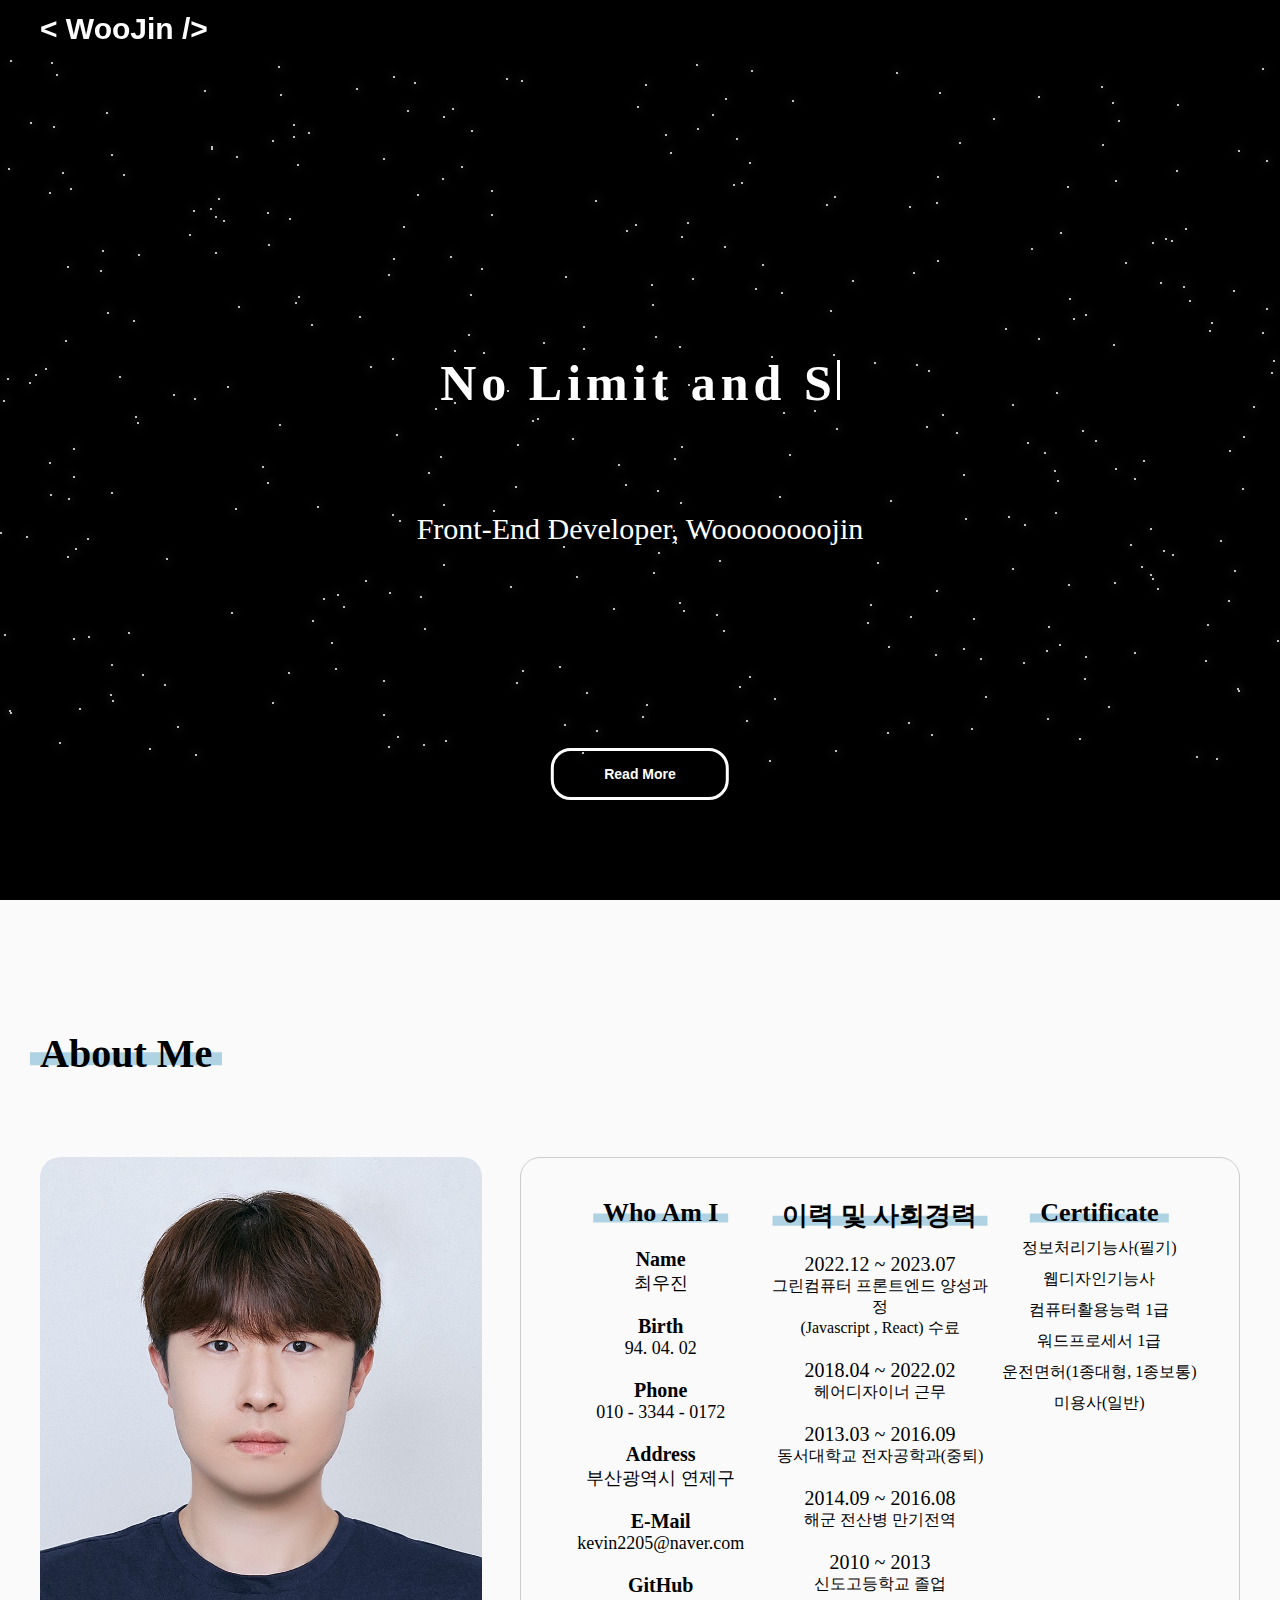
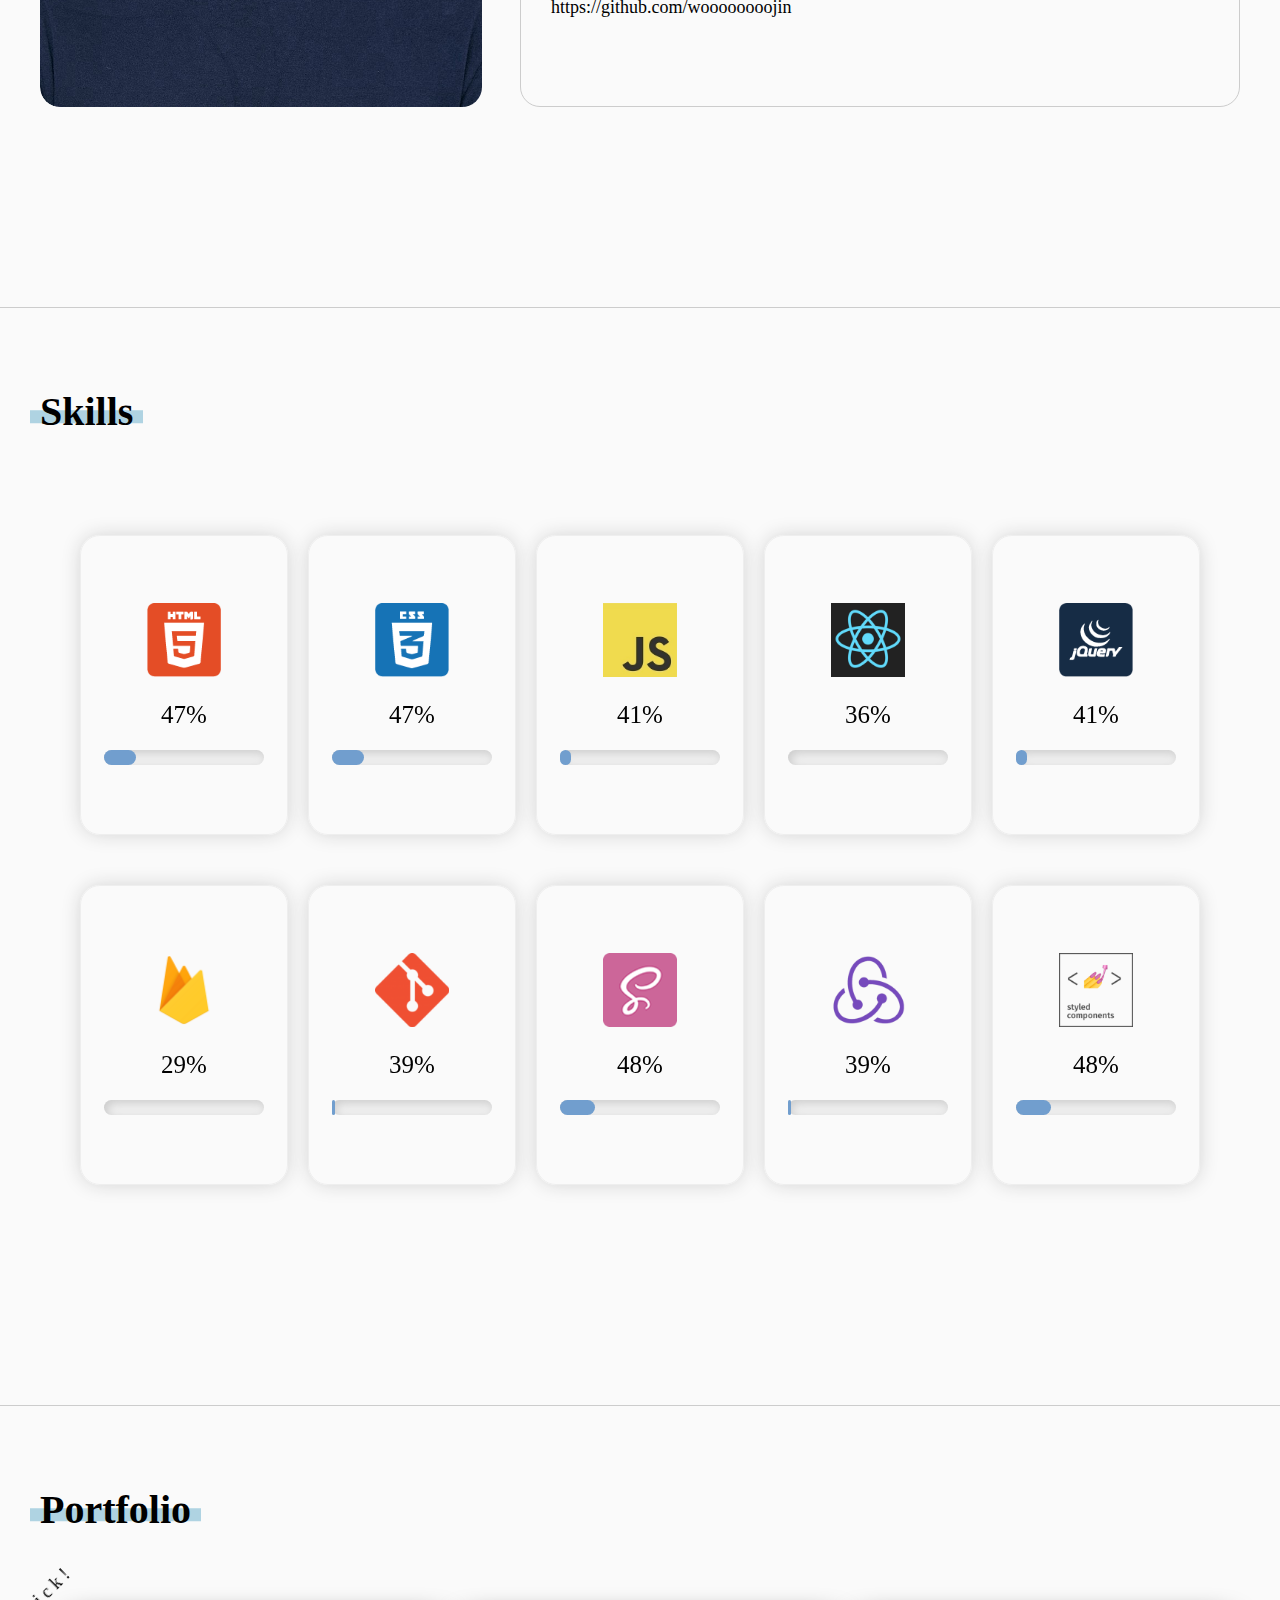
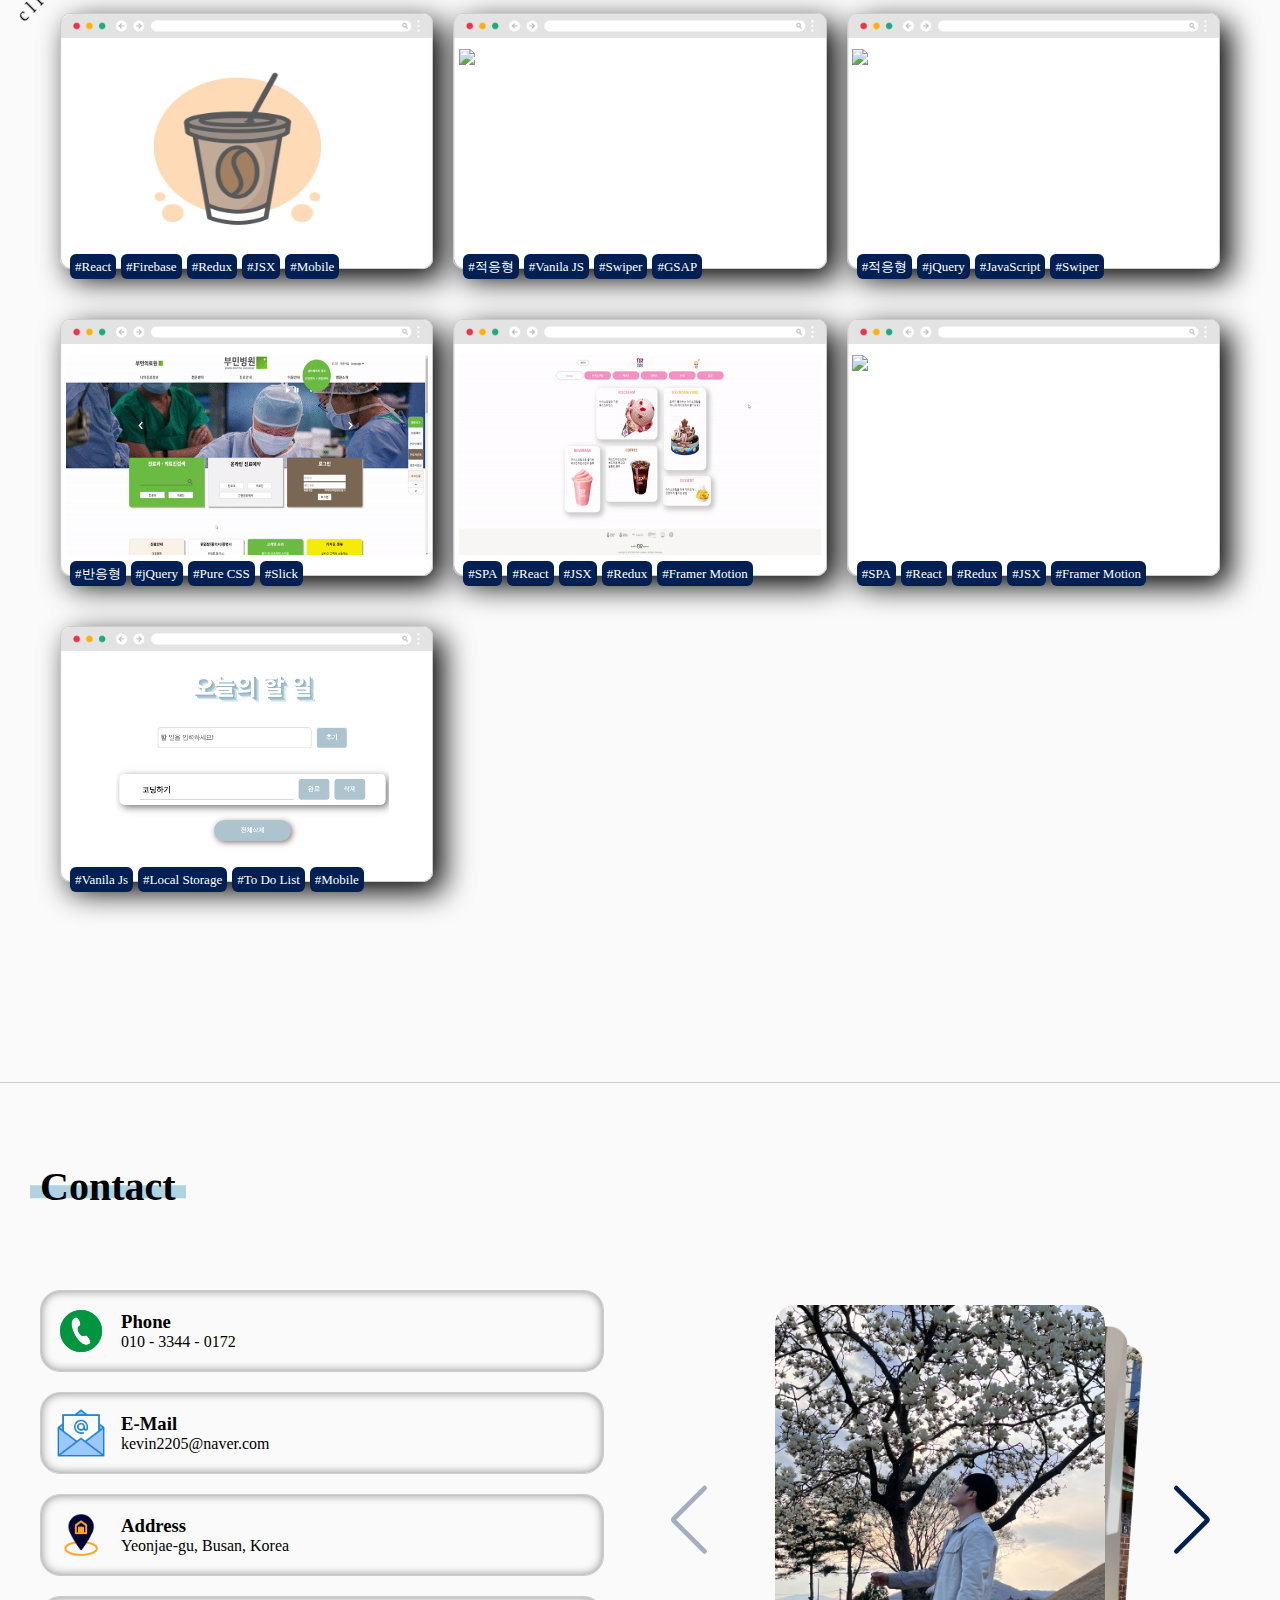
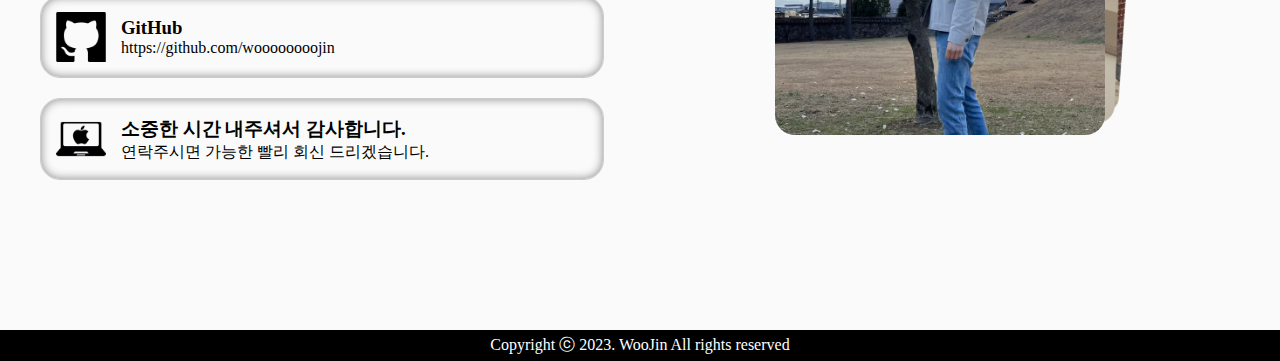
==== index.html @ a0b230aa "css" ====
<!DOCTYPE html>
<html lang="ko">

<head>
    <meta charset="UTF-8">
    <meta http-equiv="X-UA-Compatible" content="IE=edge">
    <meta name="viewport" content="width=device-width, initial-scale=1.0">
    <title>Woojin's</title>
    <script src="./js/jquery-3.6.4.min.js"></script>


    <script src="./js/main.js" defer></script>
    <link rel="stylesheet" href="style.css">
    <link rel="stylesheet" href="https://cdnjs.cloudflare.com/ajax/libs/font-awesome/5.9.0/css/all.min.css" />

    <!--swiper-->
    <link rel="stylesheet" href="https://cdn.jsdelivr.net/npm/swiper@9/swiper-bundle.min.css" />
    <script src="https://cdn.jsdelivr.net/npm/swiper@9/swiper-bundle.min.js"></script>

    <script src="https://cdnjs.cloudflare.com/ajax/libs/gsap/3.11.5/gsap.min.js"></script>
    <!--gsap cdn-->
    <script src="https://cdnjs.cloudflare.com/ajax/libs/gsap/3.11.5/ScrollToPlugin.min.js"></script>
    <!--gsap scroll to-->
    <script src="https://cdnjs.cloudflare.com/ajax/libs/gsap/3.12.1/ScrollTrigger.min.js"></script>
    <!--gsap scroll trigger-->



</head>

<body>
    <header>
        <div class="container">
            <h1>
                <button>
                    < WooJin /></button>
            </h1>
            <nav>
                <ul>
                    <li><button id="btn01">Intro</button></li>
                    <li><button id="btn02">Features</button></li>
                    <li><button id="btn03">Skills</button></li>
                    <li><button id="btn04">Portfolio</button></li>
                    <li><button id="btn05">Contact</button></a></li>
                </ul>
            </nav>
        </div>
        <!--container end-->
    </header>

    <main id="main">
        <div class="container">
            <h2><span></span></h2>
            <p>Front-End Developer, Woooooooojin</p>
            <!-- <button type="button" class="download"><a href="./files/최우진 입사지원서(프론트엔드).pdf"
                    target="_blank">download CV</a></button> -->
            <button type="button" class="download">Read More</button>
            <!-- <div class="mouse"><i class="fas fa-mouse-pointer"></i></div> -->





        </div>
        <!--container end-->

        
        <div class="stars_wrap">
            <div class="stars"></div>
        </div>
        <!--stars end-->


    </main>

    <section class="about" id="about">
        <div class="container">
            <div class="title">

                <h2><span>About Me</span></h2>
            </div>

            <div class="about_self">
                <div class="left">
                    <img src="./img/me/me08.jpeg" alt="img" class="my_img">
                </div>
                <div class="right">

                    <div class="right_box_wrap">
                        <div class="about_left">

                            <ul>
                                <h4>Who Am I</h4>
                                <li><span>Name</span><br />최우진</li>
                                <li><span>Birth</span><br />94. 04. 02 </li>
                                <li><span>Phone</span><br />010 - 3344 - 0172</li>
                                <li><span>Address</span><br /> 부산광역시 연제구</li>
                                <li><span>E-Mail</span><br /> kevin2205@naver.com</li>
                                <li><span>GitHub</span><br /> <a href="https://github.com/woooooooojin"
                                        target="_blank">https://github.com/woooooooojin</a></li>
                                <!-- <li><span>Motto : </span><br/>남과 같이 해서는 남 이상 될 수 없다.</li> -->
                            </ul>
                        </div>
                        <!--about left-->
                        <div class="about_right">

                            <ul>
                                <h4>이력 및 사회경력</h4>
                                <li><span>2022.12 ~ 2023.07</span><br /> 그린컴퓨터 프론트엔드 양성과정<br />(Javascript , React) 수료
                                </li>
                                <li><span>2018.04 ~ 2022.02</span><br /> 헤어디자이너 근무</li>
                                <li><span>2013.03 ~ 2016.09</span><br /> 동서대학교 전자공학과(중퇴)</li>
                                <li><span>2014.09 ~ 2016.08</span><br /> 해군 전산병 만기전역</li>
                                <li><span>2010 ~ 2013</span><br /> 신도고등학교 졸업</li>
                            </ul>

                            <!-- <ul class="certif">
                                <h4>Certificate</h4>
                                <li>정보처리기능사(필기)</li> 
                                <li>웹디자인기능사</li> 
                                <li>컴퓨터활용능력 1급</li>
                                <li>워드프로세서 1급</li>
                                <li>운전면허(1종대형, 1종보통)</li>
                                <li>미용사(일반)</li>
                               
                            </ul> -->


                        </div>
                        <!--about right-->

                        <div class="about_right2">
                            <ul class="certif">
                                <h4>Certificate</h4>
                                <li>정보처리기능사(필기)</li>
                                <li>웹디자인기능사</li>
                                <li>컴퓨터활용능력 1급</li>
                                <li>워드프로세서 1급</li>
                                <li>운전면허(1종대형, 1종보통)</li>
                                <li>미용사(일반)</li>

                            </ul>
                        </div>


                    </div>
                    <!--right box wrap-->
                </div>
                <!--right-->

            </div>
        </div>
        <!--container end-->
    </section>




    <section id="cardflip" class="cardflip">
        <div class="container">
            <div class="title">
                <h2><span>Skills</span></h2>
            </div>
            <!--title-->

            <ul>
                <li class="gsap01">
                    <div class="card_wrap">
                        <div class="card_front">
                            <div class="front_img">
                                <img src="./img/html01.png" alt="img">
                            </div>
                            <!--img-->
                            <div class="counter">
                                <span class="span02 counter" id="skill01">98</span>
                            </div>
                            <div class="progress_wrap">
                                <progress value="100" max="100" id="progress"></progress>
                                <!-- <span class="span01">0%</span> -->

                            </div>
                        </div>
                        <div class="card_back">
                            12칼럼을 이용한 그리드 시스템 활용 가능.<br />
                            시멘틱 태그의 중요성을 인지하고 활용하여 구조설계 가능.<br />
                            웹접근성과 웹표준을(크로스브라우징) 준수하려 노력함.<br />
                        </div>
                    </div>
                    <!--card wrap-->
                </li>

                <li class="gsap01">
                    <div class="card_wrap">
                        <div class="card_front">
                            <div class="front_img">
                                <img src="./img/css01.png" alt="img">
                            </div>
                            <!--img-->
                            <div class="counter">
                                <span class="span02 counter" id="skill02">98</span>
                            </div>
                            <div class="progress_wrap">
                                <progress value="100" max="100" id="progress"></progress>
                                <!-- <span class="span01">0%</span> -->

                            </div>
                        </div>
                        <div class="card_back">
                            keyframe을 이용하여 애니메이션을 구현 가능.<br />
                            미디어쿼리, display, position의 속성들을 이해하고 디바이스 별 반응형 페이지를 구현 가능.<br />
                            가상선택자 활용 가능.
                        </div>
                    </div>
                    <!--card wrap-->
                </li>

                <li class="gsap01">
                    <div class="card_wrap">
                        <div class="card_front">
                            <div class="front_img">
                                <img src="./img/stack_icon/javascript.png" alt="img">
                            </div>
                            <!--img-->
                            <div class="counter">
                                <span class="span02 counter" id="skill03">85</span>
                            </div>
                            <div class="progress_wrap">
                                <progress value="100" max="100" id="progress"></progress>
                                <!-- <span class="span01">0%</span> -->

                            </div>
                        </div>
                        <div class="card_back">
                            js기반의 라이브러리 활용 및 간단한 커스텀 가능.<br />
                            기본문법 숙지 및 사용 가능, 동적데이터 생성, 필터 및 정렬 가능.<br />
                            form과 input태그를 활용한 기능 구현 가능.<br />
                            정규표현식을 이용한 유효성 검사 가능.<br />
                            ES6+ 문법 사용 가능.<br />


                        </div>
                    </div>
                    <!--card wrap-->
                </li>


                <li class="gsap01">
                    <div class="card_wrap">
                        <div class="card_front">
                            <div class="front_img">
                                <img src="./img/stack_icon/react.png" alt="img">
                            </div>
                            <!--img-->
                            <div class="counter">
                                <span class="span02 counter" id="skill01">75</span>
                            </div>
                            <div class="progress_wrap">
                                <progress value="70" max="100" id="progress"></progress>
                                <!-- <span class="span01">0%</span> -->

                            </div>
                        </div>
                        <div class="card_back">
                            Router을 활용하여 SPA를 이해하고 구현할 수 있음.<br />
                            Component의 재사용성을 고려하여 설계가능<br />
                            Redux toolkit을 사용하여 전역상태관리 가능<br />
                            Hook을 이해하고 활용하여 구현가능함.<br />

                        </div>
                    </div>
                    <!--card wrap-->
                </li>


                <li class="gsap01">
                    <div class="card_wrap">
                        <div class="card_front">
                            <div class="front_img">
                                <img src="./img/jquery01.png" alt="img">
                            </div>
                            <!--img-->
                            <div class="counter">
                                <span class="span02 counter" id="skill01">85</span>
                            </div>
                            <div class="progress_wrap">
                                <progress value="90" max="100" id="progress"></progress>
                                <!-- <span class="span01">0%</span> -->

                            </div>
                        </div>
                        <div class="card_back">
                            기본문법을 숙지하고 사용및 활용가능.<br />
                            jQuery기반의 라이브러리 및 애니메이션 사용가능.

                        </div>
                    </div>
                    <!--card wrap-->
                </li>

                <li class="gsap01">
                    <div class="card_wrap">
                        <div class="card_front">
                            <div class="front_img">
                                <img src="./img/stack_icon/firebase.png" alt="img">
                            </div>
                            <div class="counter">
                                <span class="span02 counter" id="skill01">60</span>
                            </div>
                            <div class="progress_wrap">
                                <progress value="60" max="100" id="progress"></progress>

                            </div>
                        </div>
                        <div class="card_back">
                            firebase를 활용하여 <br />로그인, 로그아웃,<br />
                            회원가입, 비밀번호 초기화,<br />간편로그인 구현<br />
                            firestore, storage 활용가능
                        </div>
                    </div>
                </li>

                <li class="gsap01">
                    <div class="card_wrap">
                        <div class="card_front">
                            <div class="front_img">
                                <img src="./img/stack_icon/git.png" alt="img">
                            </div>
                            <!--img-->
                            <div class="counter">
                                <span class="span02 counter" id="skill01">80</span>
                            </div>
                            <div class="progress_wrap">
                                <progress value="80" max="100" id="progress"></progress>
                                <!-- <span class="span01">0%</span> -->

                            </div>
                        </div>
                        <div class="card_back">
                            초기사용을 위한 환경설정 가능.<br />
                            기본 명령어 숙지 및 활용 가능.<br />
                            branch 생성 및 merge 경험.<br />
                            깃허브의 원격저장소 사용가능.
                        </div>
                    </div>
                    <!--card wrap-->
                </li>

                <li class="gsap01">
                    <div class="card_wrap">
                        <div class="card_front">
                            <div class="front_img">
                                <img src="./img/sass01.png" alt="img">
                            </div>
                            <!--img-->
                            <div class="counter">
                                <span class="span02 counter" id="skill01">100</span>
                            </div>
                            <div class="progress_wrap">
                                <progress value="80" max="100" id="progress"></progress>
                                <!-- <span class="span01">0%</span> -->

                            </div>
                        </div>
                        <div class="card_back">
                            SCSS 문법과 모듈화를 활용하여 스타일 가능.
                        </div>
                    </div>
                    <!--card wrap-->
                </li>


                <li class="gsap01">
                    <div class="card_wrap">
                        <div class="card_front">
                            <div class="front_img">
                                <img src="./img/stack_icon/redux.png" alt="img">
                            </div>
                            <!--img-->
                            <div class="counter">
                                <span class="span02 counter" id="skill01">80</span>
                            </div>
                            <div class="progress_wrap">
                                <progress value="80" max="100" id="progress"></progress>
                                <!-- <span class="span01">0%</span> -->

                            </div>
                        </div>
                        <div class="card_back">
                            Redux toolkit을 사용하여 상태관리 가능.
                        </div>
                    </div>
                    <!--card wrap-->
                </li>

                <li class="gsap01">
                    <div class="card_wrap">
                        <div class="card_front">
                            <div class="front_img">
                                <img src="./img/stack_icon/styled_components.png" alt="img">
                            </div>
                            <!--img-->
                            <div class="counter">
                                <span class="span02 counter" id="skill01">100</span>
                            </div>
                            <div class="progress_wrap">
                                <progress value="80" max="100" id="progress"></progress>
                                <!-- <span class="span01">0%</span> -->

                            </div>
                        </div>
                        <div class="card_back">
                            CSS in JS를 이해하고 활용가능.
                        </div>
                    </div>
                    <!--card wrap-->
                </li>

            </ul>

        </div>
        <!--container-->
    </section>

    <section id="portfolio" class="portfolio">
        <div class="container">
            <div class="title">
                <h2><span>Portfolio</span></h2>
            </div>
            <!--title-->

            <div class="portfolio_wrap">

                <div class="portfolio_box">
                    <div class="click">
                        <span>click!</span>
                    </div>
                    <a href="./subpages/subpage07.html" target="_blank">
                        <div class="pbox_wrap">
                            <div class="p_img">
                                <img src="./img/contact_browser_bg.png" alt="img">
                                <img class="maingif cafeicon" src="./img/new_project/cafe_icon.png" alt="img">
                            </div>
                            <!--pf img-->

                            <div class="portfolio_tag">
                                <ul>
                                    <li>#React</li>
                                    <li>#Firebase</li>
                                    <li>#Redux</li>
                                    <li>#JSX</li>
                                    <li>#Mobile</li>
                                </ul>
                            </div>
                            <!--pf tag-->

                            <div class="hover_box">
                                <div class="hover_wrap">
                                    <h4>Caffeine(mobile)</h4>
                                    <p>개인프로젝트</p>
                                </div>
                                <!--hover wrap-->
                            </div>
                            <!--hover box-->

                        </div>
                        <!--wrap -->
                    </a>
                </div>
                <!--box-->

                <div class="portfolio_box">



                    <a href="./subpages/subpage01.html" target="_blank">
                        <div class="pbox_wrap">
                            <div class="p_img">
                                <img src="./img/contact_browser_bg.png" alt="img">
                                <img class="maingif" src="./img/main.gif" alt="gif">
                            </div>
                            <!--pf img-->

                            <div class="portfolio_tag">
                                <ul>
                                    <li>#적응형</li>
                                    <li>#Vanila JS</li>
                                    <li>#Swiper</li>
                                    <li>#GSAP</li>
                                </ul>
                            </div>
                            <!--pf tag-->

                            <div class="hover_box">
                                <div class="hover_wrap">
                                    <h4>Fila 리뉴얼</h4>
                                    <p>팀프로젝트</p>
                                </div>
                                <!--hover wrap-->
                            </div>
                            <!--hover box-->

                        </div>
                        <!--wrap -->
                    </a>
                </div>
                <!--box-->


                <div class="portfolio_box">
                    <a href="./subpages/subpage02.html" target="_blank">
                        <div class="pbox_wrap">
                            <div class="p_img">
                                <img src="./img/contact_browser_bg.png" alt="img">
                                <img class="maingif" src="./img/domino_main.gif" alt="gif">
                            </div>
                            <!--pf img-->

                            <div class="portfolio_tag">
                                <ul>
                                    <li>#적응형</li>
                                    <li>#jQuery</li>
                                    <li>#JavaScript</li>
                                    <li>#Swiper</li>
                                    <!-- <li>#GSAP</li> -->
                                </ul>
                            </div>
                            <!--pf tag-->

                            <div class="hover_box">
                                <div class="hover_wrap">
                                    <h4>Domino 리뉴얼</h4>
                                    <p>개인 프로젝트</p>
                                </div>
                                <!--hover wrap-->
                            </div>
                            <!--hover box-->

                        </div>
                        <!--wrap -->
                    </a>
                </div>
                <!--box-->


                <div class="portfolio_box">
                    <a href="./subpages/subpage04.html" target="_blank">
                        <div class="pbox_wrap">
                            <div class="p_img">
                                <img src="./img/contact_browser_bg.png" alt="img">
                                <img class="maingif" src="./img/buminmain.gif" alt="gif">
                            </div>
                            <!--pf img-->

                            <div class="portfolio_tag">
                                <ul>
                                    <li>#반응형</li>
                                    <li>#jQuery</li>
                                    <li>#Pure CSS</li>
                                    <li>#Slick</li>
                                </ul>
                            </div>
                            <!--pf tag-->

                            <div class="hover_box">
                                <div class="hover_wrap">
                                    <h4>부민병원 리뉴얼(반응형)</h4>
                                    <p>개인프로젝트</p>
                                </div>
                                <!--hover wrap-->
                            </div>
                            <!--hover box-->

                        </div>
                        <!--wrap -->
                    </a>
                </div>
                <!--box-->


                <!-- <div class="portfolio_box">
                    <a href="./subpages/subpage03.html" target="_blank">
                        <div class="pbox_wrap">
                            <div class="p_img">
                                <img src="./img/contact_browser_bg.png" alt="img">
                                <img class="maingif" src="./img/login_landing.PNG" alt="gif">
                            </div>

                            <div class="portfolio_tag">
                                <ul>
                                    <li>#기능구현</li>
                                    <li>#Vanila JS</li>
                                    <li>#jQuery</li>
                                    <li>#UI/UX</li>
                                </ul>
                            </div>

                            <div class="hover_box">
                                <div class="hover_wrap">
                                    <h4>회원가입 구현</h4>
                                    <p>개인프로젝트</p>
                                </div>
                            </div>

                        </div>
                    </a>
                </div> -->


                <div class="portfolio_box">
                    <a href="./subpages/subpage05.html" target="_blank">
                        <div class="pbox_wrap">
                            <div class="p_img">
                                <img src="./img/contact_browser_bg.png" alt="img">
                                <img class="maingif" src="./img/baskin_src/baskin_main.gif" alt="img">
                            </div>
                            <!--pf img-->

                            <div class="portfolio_tag">
                                <ul>
                                    <li>#SPA</li>
                                    <li>#React</li>
                                    <li>#JSX</li>
                                    <li>#Redux</li>
                                    <li>#Framer Motion</li>
                                </ul>
                            </div>
                            <!--pf tag-->

                            <div class="hover_box">
                                <div class="hover_wrap">
                                    <h4>베스킨라빈스 키오스크(React)</h4>
                                    <p>개인프로젝트</p>
                                </div>
                                <!--hover wrap-->
                            </div>
                            <!--hover box-->

                        </div>
                        <!--wrap -->
                    </a>
                </div>
                <!--box-->


                <div class="portfolio_box">
                    <a href="./subpages/subpage06.html" target="_blank">
                        <div class="pbox_wrap">
                            <div class="p_img">
                                <img src="./img/contact_browser_bg.png" alt="img">
                                <img class="maingif" src="./img/react_fila_src/react_fila_main.gif" alt="gif">
                            </div>
                            <!--pf img-->

                            <div class="portfolio_tag">
                                <ul>
                                    <li>#SPA</li>
                                    <li>#React</li>
                                    <li>#Redux</li>
                                    <li>#JSX</li>
                                    <li>#Framer Motion</li>
                                </ul>
                            </div>
                            <!--pf tag-->

                            <div class="hover_box">
                                <div class="hover_wrap">
                                    <h4>Fila(React) 리뉴얼</h4>
                                    <p>개인프로젝트</p>
                                </div>
                                <!--hover wrap-->
                            </div>
                            <!--hover box-->

                        </div>
                        <!--wrap -->
                    </a>
                </div>
                <!--box-->



                <div class="portfolio_box">
                    <a href="./subpages/subpage08.html" target="_blank">
                        <div class="pbox_wrap">
                            <div class="p_img">
                                <img src="./img/contact_browser_bg.png" alt="img">
                                <img class="maingif todo" src="./img/new_project/todo_main.png" alt="img">
                            </div>
                            <!--pf img-->

                            <div class="portfolio_tag">
                                <ul>
                                    <li>#Vanila Js</li>
                                    <li>#Local Storage</li>
                                    <li>#To Do List</li>
                                    <li>#Mobile</li>

                                </ul>
                            </div>
                            <!--pf tag-->

                            <div class="hover_box">
                                <div class="hover_wrap">
                                    <h4>오늘의 할일</h4>
                                    <p>개인프로젝트</p>
                                </div>
                                <!--hover wrap-->
                            </div>
                            <!--hover box-->

                        </div>
                        <!--wrap -->
                    </a>
                </div>
                <!--box-->
                <!-- 
                <div class="portfolio_box">
                    <a href="./subpages/subpage09.html" target="_blank">
                        <div class="pbox_wrap">
                            <div class="p_img">
                                <img src="./img/contact_browser_bg.png" alt="img">
                                <img class="maingif" src="./img/new_project/whatsup_main.png" alt="img">
                            </div> -->
                <!--pf img-->

                <!-- <div class="portfolio_tag">
                                <ul>
                                    <li>#React</li>
                                    <li>#Firebase</li>
                                    <li>#TS</li>
                                    <li>#Vite</li>
                                    <li>#SPA</li>
                                </ul>
                            </div> -->
                <!--pf tag-->

                <!-- <div class="hover_box">
                                <div class="hover_wrap">
                                    <h4>What's Up</h4>
                                    <p>개인프로젝트</p>
                                </div>
                            </div>

                        </div>
                    </a>
                </div> -->
                <!--box-->




            </div>
            <!--portfolio wrap-->




        </div>
        <!--container-->

    </section>



    <section id="contact" class="contact">
        <div class="container">
            <div class="title">
                <h2><span>Contact</span></h2>
            </div><!-- tit end-->

            <div class="contact_me">
                <div class="left">
                    <div class="card">
                        <div class="icon">
                            <img src="./img/phone.png" alt="img">
                        </div>

                        <div class="info_text">
                            <h3>Phone</h3>
                            <p>010 - 3344 - 0172</p>
                        </div>
                    </div>
                    <!--card end-->

                    <div class="card">
                        <div class="icon">
                            <img src="./img/email.png" alt="img">
                        </div>

                        <div class="info_text">
                            <h3>E-Mail</h3>
                            <p>kevin2205@naver.com</p>
                        </div>
                    </div>
                    <!--card end-->

                    <div class="card">
                        <div class="icon">
                            <img src="./img/location.png" alt="img">
                        </div>

                        <div class="info_text">
                            <h3>Address</h3>
                            <p>Yeonjae-gu, Busan, Korea</p>
                        </div>
                    </div>
                    <!--card end-->

                    <div class="card">
                        <div class="icon">
                            <img src="./img/github01.png" alt="img">
                        </div>

                        <div class="info_text">
                            <a href="https://github.com/woooooooojin" target="_blank">
                                <h3>GitHub</h3>
                                <p>https://github.com/woooooooojin</p>
                            </a>
                        </div>
                    </div>
                    <!--card end-->

                    <div class="card">
                        <div class="icon">
                            <img src="./img/appleicon.png" alt="img">
                        </div>

                        <div class="info_text">
                            <h3>소중한 시간 내주셔서 감사합니다.</h3>
                            <p>연락주시면 가능한 빨리 회신 드리겠습니다.</p>
                        </div>
                    </div>
                    <!--card end-->


                </div>
                <!--left end-->


                <div class="right">

                    <div class="swiper">
                        <div class="swiper-wrapper">
                            <div class="swiper-slide">
                                <img src="./img/me/me10.jpeg" alt="img">
                            </div>

                            <div class="swiper-slide">
                                <img src="./img/me/me12.jpeg" alt="img">
                            </div>

                            <div class="swiper-slide">
                                <img src="./img/me/me01.jpeg" alt="img">
                            </div>

                        </div>
                        <!-- <div class="swiper-pagination"></div> -->

                        <div class="swiper-button-prev"></div>
                        <div class="swiper-button-next"></div>

                    </div>


                </div>
                <!--right end-->


            </div>
            <!-- contact me end-->


        </div>
        <!--container end -->

    </section>





    <footer>
        <p>Copyright ⓒ 2023. WooJin All rights reserved</p>
    </footer>







    <script>
        const swiper = new Swiper('.swiper', {
            effect: "cards",
            grabCursor: true,
            // pagination: {
            //     el: '.swiper-pagination',
            // },

            navigation: {
                nextEl: '.swiper-button-next',
                prevEl: '.swiper-button-prev',
            },


        });
    </script>

</body>

</html>
---- style.css ----
* {
    margin: 0;
    padding: 0;
    box-sizing: border-box;
}

li {
    list-style: none;
}

a,
a:link,
a:visited {
    text-decoration: none;
    color: #000;
}

body{
    background-color: rgb(250, 250, 250);
}


.container {
    width: 1200px;
    margin: 0 auto;
    /* padding: 0 150px; */
}

header {
    position: fixed;
    color: white;
    top: 0;
    z-index: 999;
    width: 100%;
    padding: 10px;
}

header.active {
    background-color: #000;
    animation: fadeIn .5s ease-in-out;
}

header.active nav ul li {
    display: block;
}

@keyframes fadeIn {
    0% {
        opacity: 0;
    }

    100% {
        opacity: 1;
    }
}

header .container {
    display: flex;
    justify-content: space-between;
    align-items: center;
    width: 100%;
    padding: 0 30px;
}

header nav ul {
    display: flex;
}

header nav ul li {
    padding: 10px;
    display: none;
}

header button {
    background-color: transparent;
    border: 0;
    cursor: pointer;
}

header h1 button {
    font-size: 30px;
    font-weight: bold;
    color: white;
}

header nav ul li button {
    font-size: 18px;
    color: white;
}

main {
    width: 100%;
    height: 100vh;
    color: white;
    background: linear-gradient(rgba(0, 0, 0, 1), rgba(0, 0, 0, 1));
    background-size: cover;
    display: flex;
    justify-content: center;
    align-items: center;
    text-align: center;
}

main h4 {
    font-size: 30px;
}

main h2 {
    font-size: 50px;
    letter-spacing: 5px;

}

main p {
    width: 500px;
    margin: 0 auto;
    margin-top: 100px;
    font-size: 30px;
}

main button.download {
    background-color: transparent;
    border: 3px solid white;
    border-radius: 20px;
    padding: 15px 50px;
    font-weight: bold;
    cursor: pointer;
    position: absolute;
    bottom: 100px;
    right: 50%;
    transform: translateX(50%);
    z-index: 10;
    transition: .3s;
}
main button.download:hover{
    box-shadow: 0 0 20px #fff;
}
main button.download{
    color: #fff;
    font-size: 14px;
}

/* main .mouse{
    background-color: transparent;
    border: none;
    color: white;
    font-size: 30px;
    position: absolute;
    bottom: 210px;
    right: 0%;
    transform: translateX(-50%);
    animation:upDown 4.5s ease-in-out infinite;
    cursor: pointer;
} */

@keyframes upDown {
    0% {
        right: 10%;
    }

    50% {
        right: 45%;
    }

    100% {
        right: 10%;
    }
}

main h2 span::after {
    content: "";
    height: 40px;
    width: 3px;
    background-color: #fff;
    display: inline-block;
    animation: blink .7s ease-in-out infinite;
}

@keyframes blink {
    0% {
        opacity: 1;
    }

    100% {
        opacity: 0;
    }

}

main h2 {}

.stars_wrap {
    position: absolute;
    top: 60px;
    width: 100%;
    height: calc(100% - 80px);
    overflow: hidden;

}

.stars {
    width: 2px;
    height: 2px;
    border-radius: 50%;
    background-color: #fff;
    animation: star 2s infinite ease-in-out;
    box-shadow: 0 0 10px #fff;
    margin-left: 10px;
}

.stars:nth-child(2n) {
    animation: star2 4s infinite linear;
}

.stars:nth-child(5n) {
    animation: star3 5s infinite linear;
}

.stars:nth-child(10) {
    animation: star4 3s infinite ease-in-out;
}

.stars:nth-child(20) {
    animation: star4 1.5s infinite ease-in-out;
}

.stars:nth-child(30) {
    animation: star4 1s ease-in-out;
}

.stars:nth-child(40) {
    animation: star4 3s ease-in-out;
}

.stars:nth-child(50n) {
    animation: star4 2.5s ease-in-out;
}

@keyframes star {
    0% {}

    50% {
        opacity: 0;
    }
}

@keyframes star2 {
    0% {}

    30% {
        opacity: 0;
    }
}

@keyframes star3 {
    0% {}

    80% {
        opacity: 0;
    }
}

@keyframes star4 {
    0% {}

    100% {
        transform: translate(-600px, 800px);
    }
}

/*****section about*****/
.about {
    width: 100%;
    /* height: 100vh; */
    padding: 100px 0;

}

body {
    /* background-color: #f8f8f8; */
}

section .title {
    margin-top: 30px;
}


section .title h2 {
    font-size: 40px;
    /* text-shadow: 20px 10px 10px black; */
}

section .title span {
    position: relative;
}

section .title span::after {
    content: '';
    display: block;
    position: absolute;
    top: calc(50% + 5px);
    left: -10px;
    width: calc(100% + 20px);
    height: 30%;
    transform: translateY(-50%);
    z-index: -1;
    background-color: #AFD3E2;
}

section .title span::before {}


section .about_self {
    display: flex;
    justify-content: space-between;
    align-items: center;
    margin-top: 80px;
    overflow: hidden;
}

section .about_self .left {
    width: 40%;
    height: 550px;
    transform: translateY(-800px);
    opacity: 0;
    border-radius: 20px;
    overflow: hidden;
}

section .about_self .left img {
    width: 92%;
    height: 100%;
    border-radius: 20px;
   /* margin-left: 10px; */
   transition: .3s;
   transform: translate3d(0px, 0px, 0.01px);

}


section .about_self .right {
    width: 60%;
    padding: 10px 20px;
    height: 550px;
    border: 1px solid #ccc;
    transform: translateY(800px);
    opacity: 0;
    border-radius: 20px;
}

section .about_self .right h4 {
    font-size: 26px;
    position: relative;
    display: inline-block;
}
section .about_self .right h4::after{
    content: '';
    display: block;
    position: absolute;
    top: calc(50% + 5px);
    left: 50%;
    width: calc(100% + 20px);
    height: 30%;
    transform: translate(-50%, -50%);
    z-index: -1;
    background-color: #AFD3E2;
}

.right_box_wrap {
    height: 100%;
    display: flex;
    justify-content: center;
    padding: 30px 10px;
}


.about_left {
    width: 33.3333%;
    text-align: center;
}

.about_left ul {}

.about_left li {
    margin-top: 20px;
    font-size: 18px;
}

.about_left li span {
    font-size: 20px;
    font-weight: bold;
}

.about_right {
    width: 33.3333%;
}

.about_right ul {
   text-align: center;
}



.about_right ul li {
    margin-top: 20px;
}

.about_right ul li span {
    font-size: 20px;
}

.about_right2{
    width: 33.3333%;
}
.about_right2 ul{
    text-align: center;
}
.about_right2 ul li{
    margin-top: 10px;
}









/********cardflip*******/
.cardflip {
    width: 100%;
    padding: 50px 0;
    margin-top: 100px;
    border-top: 1px solid #ccc;
    /* height: 100vh; */
}

.cardflip ul {
    margin-top: 80px;
    display: flex;
    flex-wrap: wrap;
    overflow: hidden;
    padding: 20px;
}

.cardflip ul li {
    width: calc(100% - 80% - 24px);
    height: 300px;
    margin-right: 20px;
    margin-bottom: 50px;
    opacity: 0;
}

.cardflip ul li:nth-child(1) {
    transform: translateX(-700px);
}

.cardflip ul li:nth-child(2) {
    transform: translateX(-900px);
}

.cardflip ul li:nth-child(3) {
    transform: translateX(-1200px);
}

.cardflip ul li:nth-child(4) {
    transform: translateX(-1400px);
}

.cardflip ul li:nth-child(5) {
    transform: translateX(-1400px);
}

.cardflip ul li:nth-child(6) {
    transform: translateX(1200px);
}

.cardflip ul li:nth-child(7) {
    transform: translateX(900px);
}

.cardflip ul li:nth-child(8) {
    transform: translateX(700px);
}
.cardflip ul li:nth-child(9) {
    transform: translateX(500px);
}
.cardflip ul li:nth-child(10) {
    transform: translateX(300px);
}




.cardflip ul li:nth-child(1) {
    margin-left: 20px;
}

.cardflip ul li:nth-child(6) {
    margin-left: 20px;
}

.cardflip ul li:nth-child(5n) {
    margin-right: 0;
}



.cardflip ul li .card_wrap {
    width: 100%;
    height: 100%;
    border: 1px solid #eee;
    position: relative;
    text-align: center;
    transition: .5s;
    transform-style: preserve-3d;
    border-radius: 20px;
    box-shadow: 0px 0px 20px -2px #ccc
}

.cardflip ul li:hover .card_wrap {
    transform: rotateY(180deg);
}

.cardflip ul li .card_front {
    width: 100%;
    height: 100%;
    padding: 10px;
    display: flex;
    flex-direction: column;
    justify-content: center;
    align-items: center;
    position: absolute;
    backface-visibility: hidden;
}

.cardflip ul li .card_front .front_img {
    width: 40%;
    margin-bottom: 20px;
    /* height: 100%; */
}

.cardflip ul li .card_front .front_img img {
    width: 100%;
    height: auto;
}

.cardflip ul li .card_back {
    width: 100%;
    height: 100%;
    padding: 10px;
    display: flex;
    flex-direction: column;
    justify-content: center;
    align-items: center;
    border: 1px solid Eccc;
    transform: rotateY(180deg);
    position: absolute;
    backface-visibility: hidden;
    font-size: 14px;
}

.progress_wrap {}

#progress {
    appearance: none;
}

#progress::-webkit-progress-bar {
    background: #f0f0f0;
    border-radius: 10px;
    box-shadow: inset 3px 3px 10px #ccc;
    height: 15px;
    transition: .3s;
}

#progress::-webkit-progress-value {
    border-radius: 10px;
    background: #719ece;

}

/* .progress_wrap .span01 {
    position: absolute;
    left: 5px;
    top: 50%;
    transform: translateY(-50%);
    font-size: 14px;
    font-weight: bold;
} */

/* .progress_wrap .span02 {
    position: absolute;
    right: 5px;
    top: 50%;
    transform: translateY(-50%);
    font-size: 14px;
    color: black;
    font-weight: bold;
} */

.counter {
    font-size: 25px;
    margin-bottom: 20px;
}



/**********portfolio*************/

.portfolio {
    width: 100%;
    margin-top: 100px;
    border-top: 1px solid #ccc;
    padding: 50px 0;
}

.portfolio_wrap {
    display: flex;
    flex-wrap: wrap;
    margin-top: 80px;
    position: relative;
}
.portfolio_wrap .portfolio_box .click{
    position: absolute;
    top: -30px;
    left: -50px;
    z-index: 9999;
    transform: rotate(-45deg);
}
.portfolio_wrap .portfolio_box .click span{
    font-size: 18px;
    letter-spacing: 5px;
}

.portfolio_wrap .portfolio_box {
    width: calc(33.3333% - 26.6666px);
    margin-right: 20px;
    margin-bottom: 50px;
    position: relative;
    cursor: pointer;
}

.portfolio_wrap .portfolio_box:nth-child(1),
.portfolio_wrap .portfolio_box:nth-child(4),
.portfolio_wrap .portfolio_box:nth-child(7) {
    margin-left: 20px;
}

.portfolio_wrap .portfolio_box .p_img {
    width: 100%;
    position: relative;
    font-size: 0;
}

.portfolio_wrap .portfolio_box .p_img img:nth-child(1) {
    box-shadow: 10px 10px 30px black;
}

.portfolio_wrap .portfolio_box .p_img img {
    width: 100%;
    height: auto;
    border-radius: 10px;
    border: 1px solid #ccc;

}

.portfolio_wrap .portfolio_box .p_img .maingif {
    position: absolute;
    width: 97%;
    height: 200px;
    top: 53%;
    left: 1.5%;
    transform: translateY(-50%);
    border-radius: 0;
    border: 0;
}
.portfolio_wrap .portfolio_box .p_img .maingif.cafeicon{
    width: 65%;
    left: 15%;
}
.portfolio_wrap .portfolio_box .p_img .maingif.todo{
    width: 73%;
    left: 15%;
}
.portfolio_wrap .portfolio_box .portfolio_tag {
    position: relative;
}

.portfolio_wrap .portfolio_box .portfolio_tag ul {
    display: flex;
    position: absolute;
    top: -15px;
    left: 10px;
}

.portfolio_wrap .portfolio_box .portfolio_tag ul li {
    height: 25px;
    line-height: 25px;
    /* border: 1px solid #eee; */
    font-size: 13px;
    margin-right: 5px;
    padding: 0 5px;
    background-color: #002053;
    color: #fff;
    border-radius: 6px;
}

.portfolio_wrap .portfolio_box .hover_box {
    position: absolute;
    width: 100%;
    height: 100%;
    top: 0;

}

.portfolio_wrap .portfolio_box .hover_box .hover_wrap {
    width: 100%;
    height: 100%;
    background-color: rgba(0, 0, 0, 0.7);
    border-radius: 10px;
    transition: .3s;
    opacity: 0;
    position: relative;
    color: #fff;
}

.portfolio_wrap .portfolio_box .hover_box .hover_wrap h4 {
    position: absolute;
    width: 100%;
    text-align: center;
    top: 30%;
    left: 50%;
    transform: translateX(-50%);
    font-size: 24px;
}

.portfolio_wrap .portfolio_box .hover_box .hover_wrap p {
    position: absolute;
    bottom: 30%;
    left: 50%;
    transform: translateX(-50%);
    font-size: 20px;

}

.pbox_wrap:hover .hover_box .hover_wrap {
    opacity: 1;
}

/***********contact**************/

.contact {
    width: 100%;
    /* height: 100vh; */
    margin-top: 100px;
    border-top: 1px solid #ccc;
    padding: 50px 0;
}

section.contact .contact_me {
    margin-top: 80px;
    display: flex;
    justify-content: center;
}

section.contact .contact_me .left {
    width: 47%;
    justify-content: space-between;
    margin-right: 3%;
}

section.contact .contact_me .left .card {
    border: 1px solid #ccc;
    padding: 15px;
    display: flex;
    align-items: center;
    width: 100%;
    margin-bottom: 20px;
    border-radius: 20px;
    box-shadow: inset 0 0 10px #888;
    transition: .3s;

}

section.contact .contact_me .left .card:hover {
    box-shadow: inset 0 0 10px steelblue;
}

section.contact .contact_me .left .card:last-child {
    margin-bottom: 0;
}

section.contact .contact_me .left .card .icon {
    width: 50px;
    height: 50px;
    margin-right: 15px;
}

section.contact .contact_me .left .card .icon img {
    width: 100%;
    height: 100%;
}


section.contact .contact_me .right {
    width: 50%;
    padding: 15px;
}

section.contact .contact_me .right .swiper {
    width: 330px;
    height: 430px;
}

section.contact .contact_me .right .swiper .swiper-slide {
    border-radius: 20px;
}

section.contact .contact_me .right .swiper img {
    width: 100%;
    height: 100%;
}

.swiper .swiper-button-next {
    right: -100px;
}

.swiper .swiper-button-prev {
    left: -100px;
}

.swiper .swiper-button-next:after,
.swiper .swiper-button-prev:after {
    font-size: 70px;
    color: #002053;
}

.swiper .swiper-pagination.swiper-pagination-bullets {
    top: auto;
    bottom: -50px;
    /* transition: .3s;   */
}

.swiper .swiper-pagination-bullet {
    width: 15px;
    height: 15px;
    transition: .3s;
    background-color: #002053;
}

.swiper .swiper-pagination-bullet.swiper-pagination-bullet-active {
    width: 35px;
    height: 15px;
    border-radius: 20px;
}


/********footer*********/
footer {
    margin-top: 100px;
    text-align: center;
    background-color: #000;
    color: #fff;
    padding: 5px 0;

}



/***************popup***************/

.popup {}

.popup .popup_wrap {}
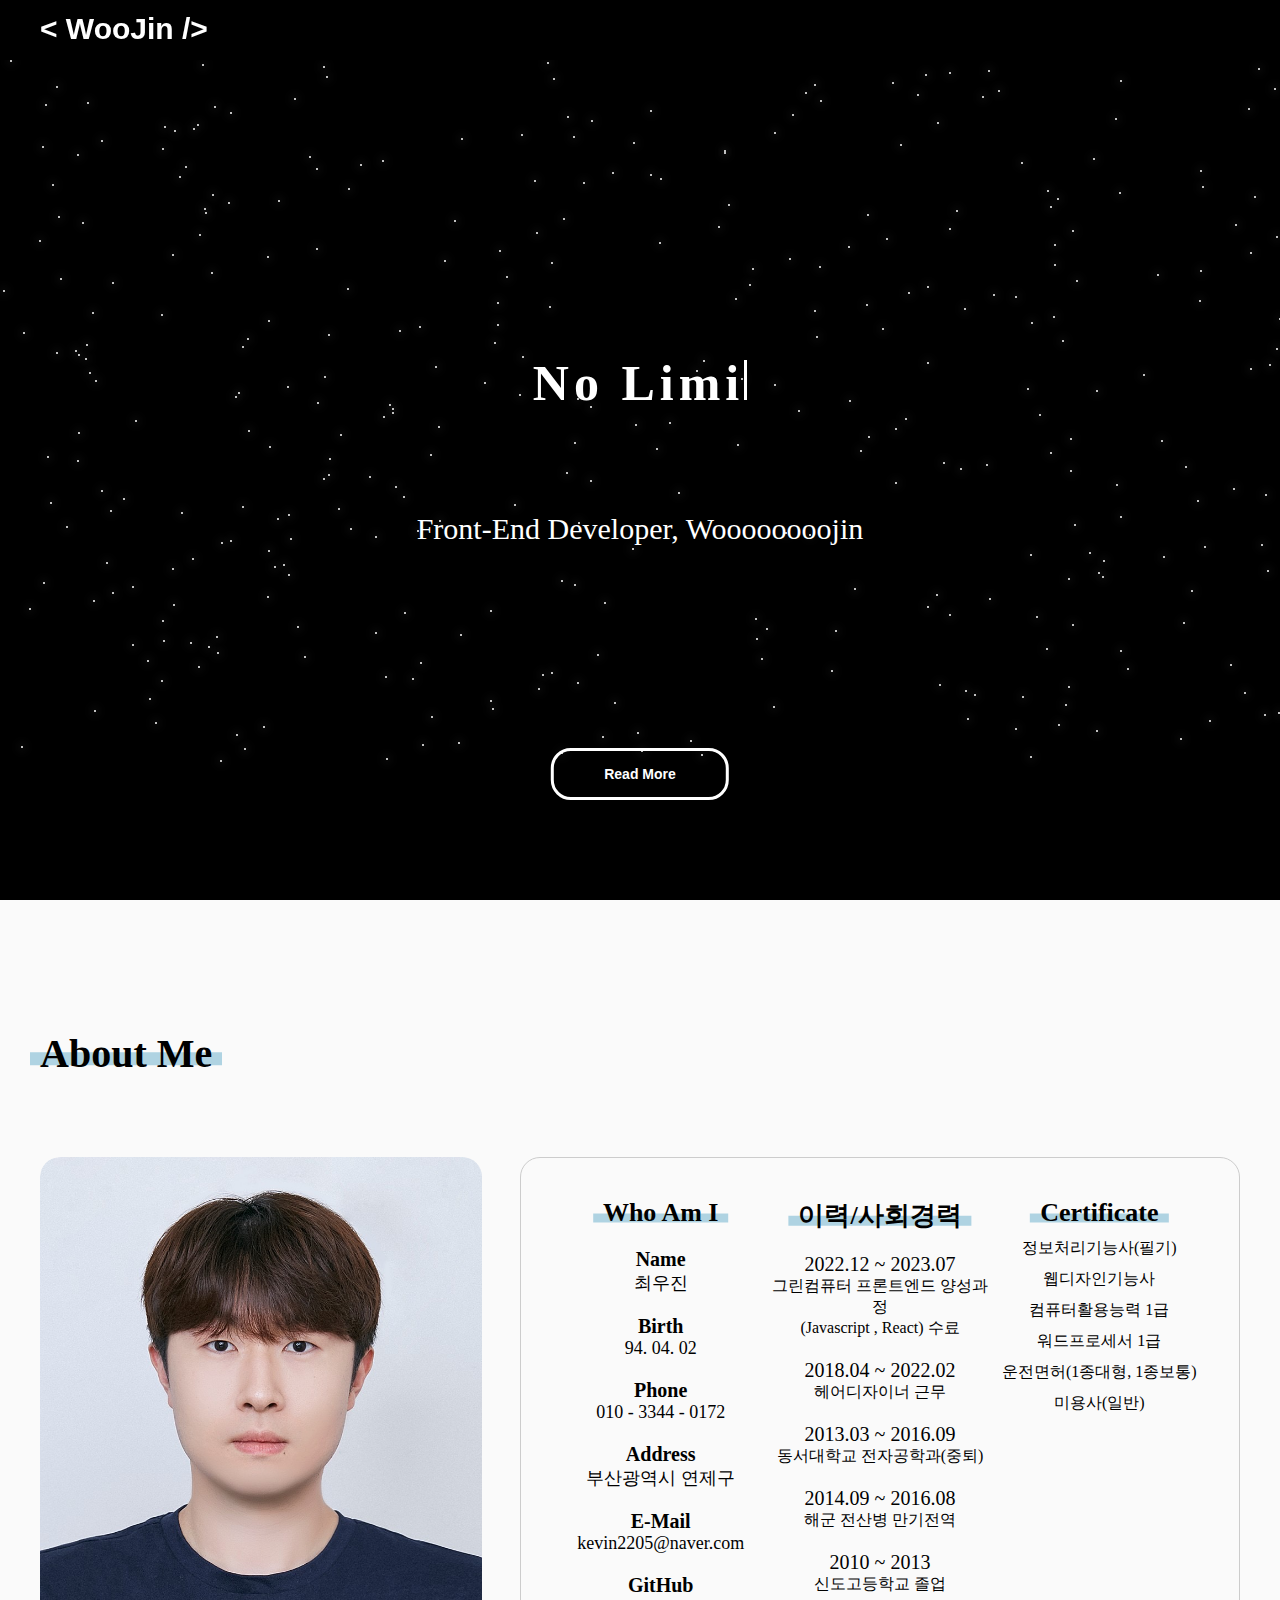
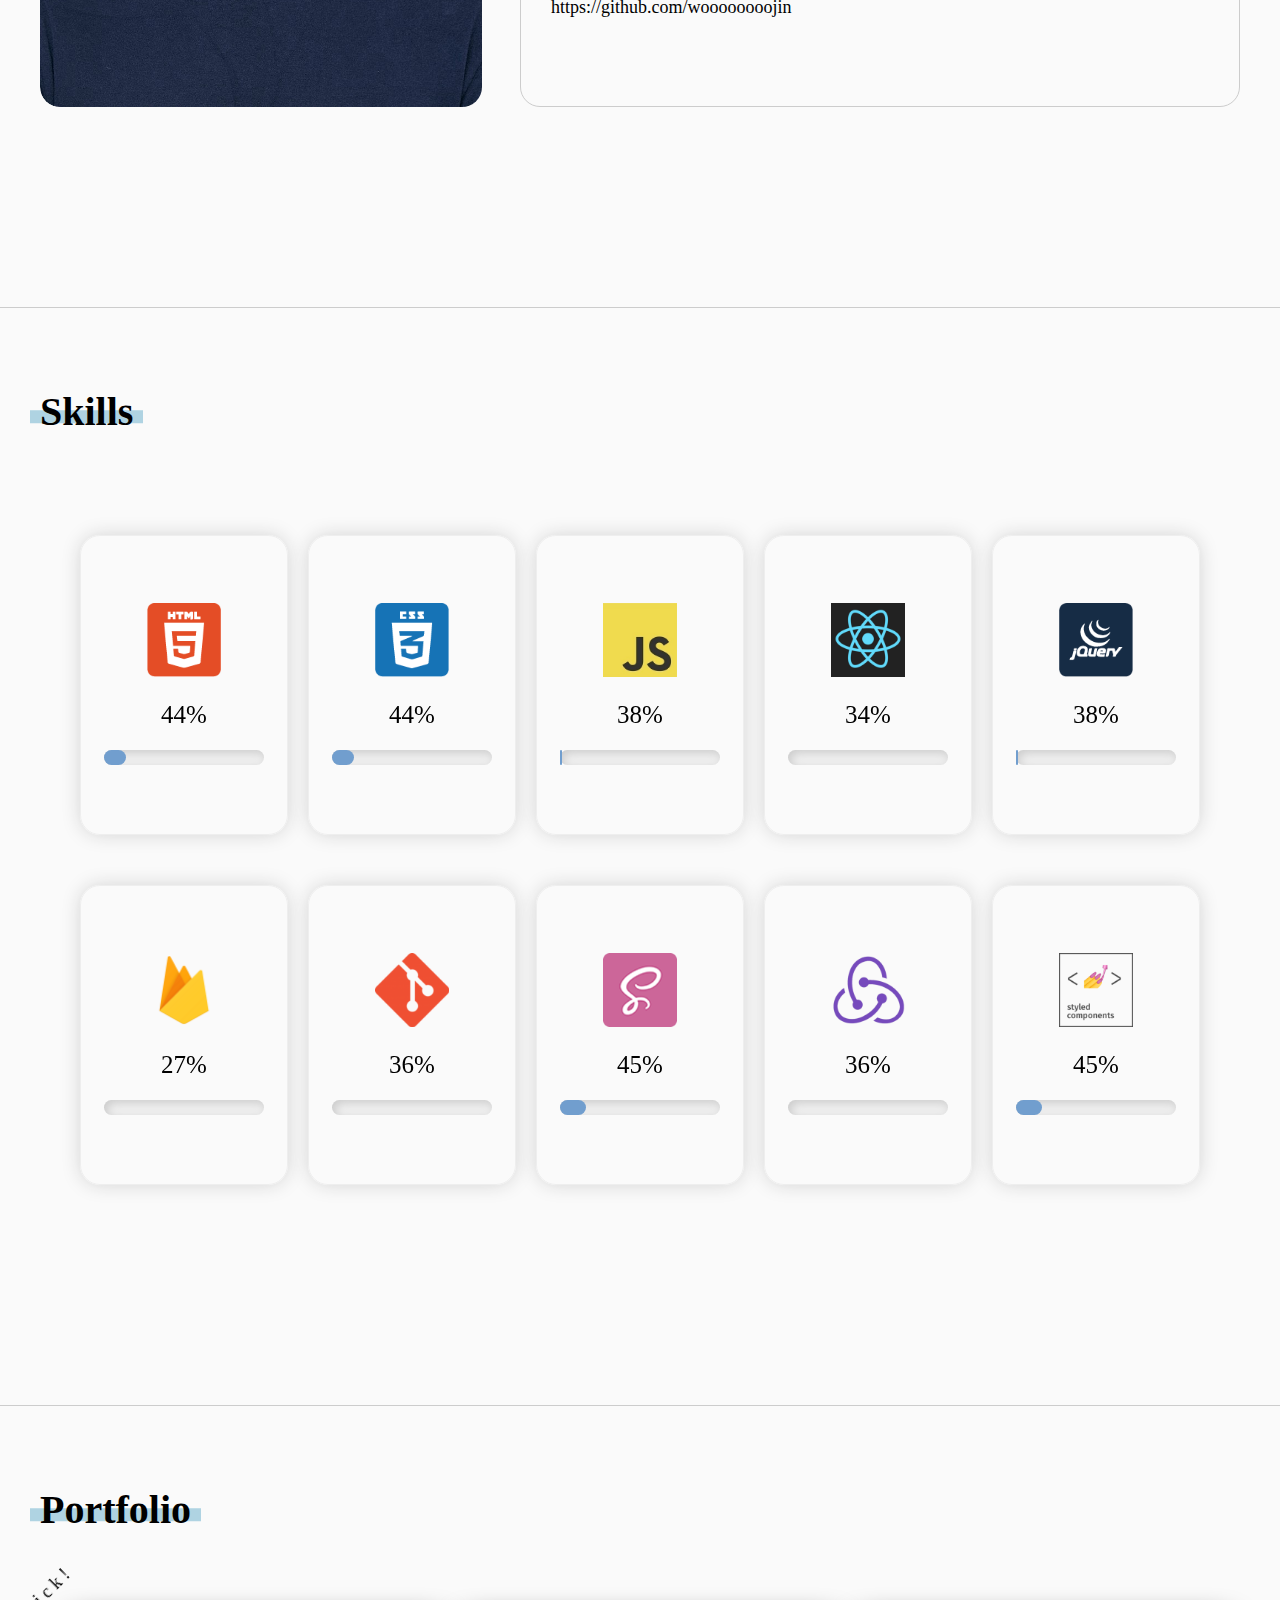
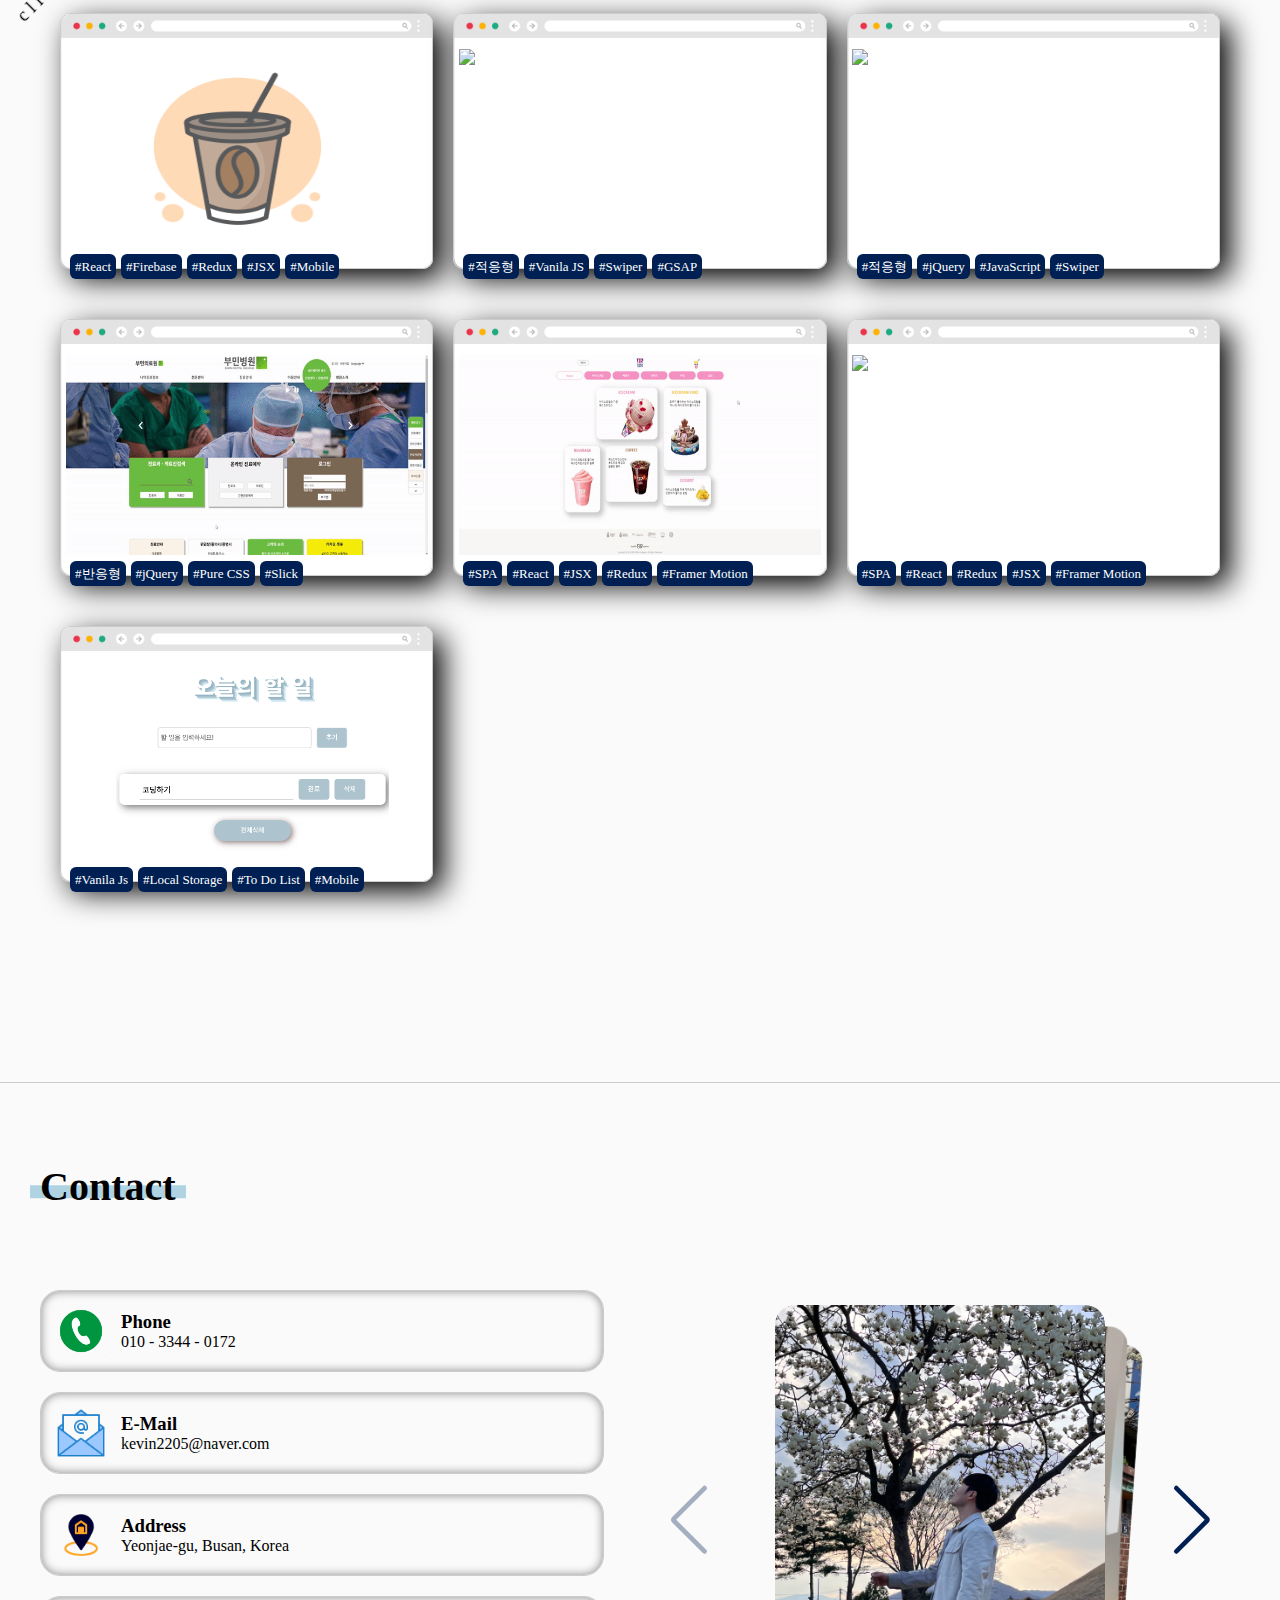
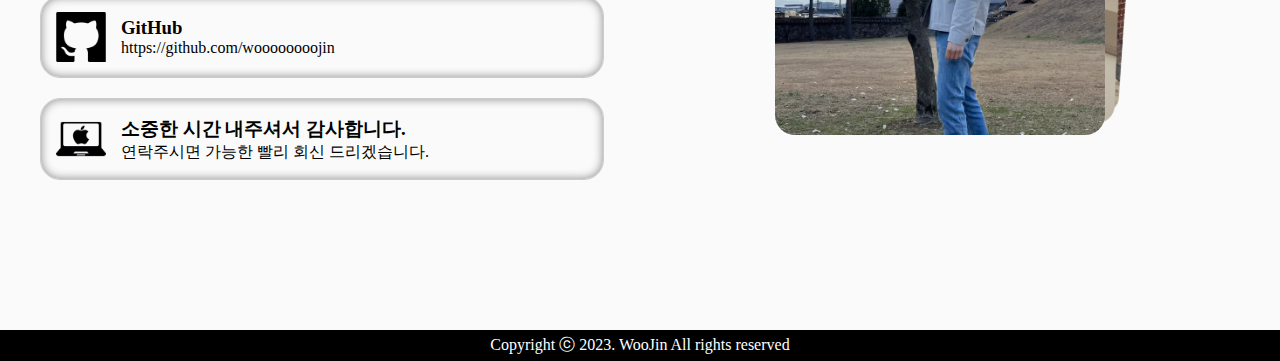
==== commit 652d5225: "내용수정" ====
--- a/index.html
+++ b/index.html
@@ -105,7 +105,7 @@
                         <div class="about_right">
 
                             <ul>
-                                <h4>이력 및 사회경력</h4>
+                                <h4>이력/사회경력</h4>
                                 <li><span>2022.12 ~ 2023.07</span><br /> 그린컴퓨터 프론트엔드 양성과정<br />(Javascript , React) 수료
                                 </li>
                                 <li><span>2018.04 ~ 2022.02</span><br /> 헤어디자이너 근무</li>
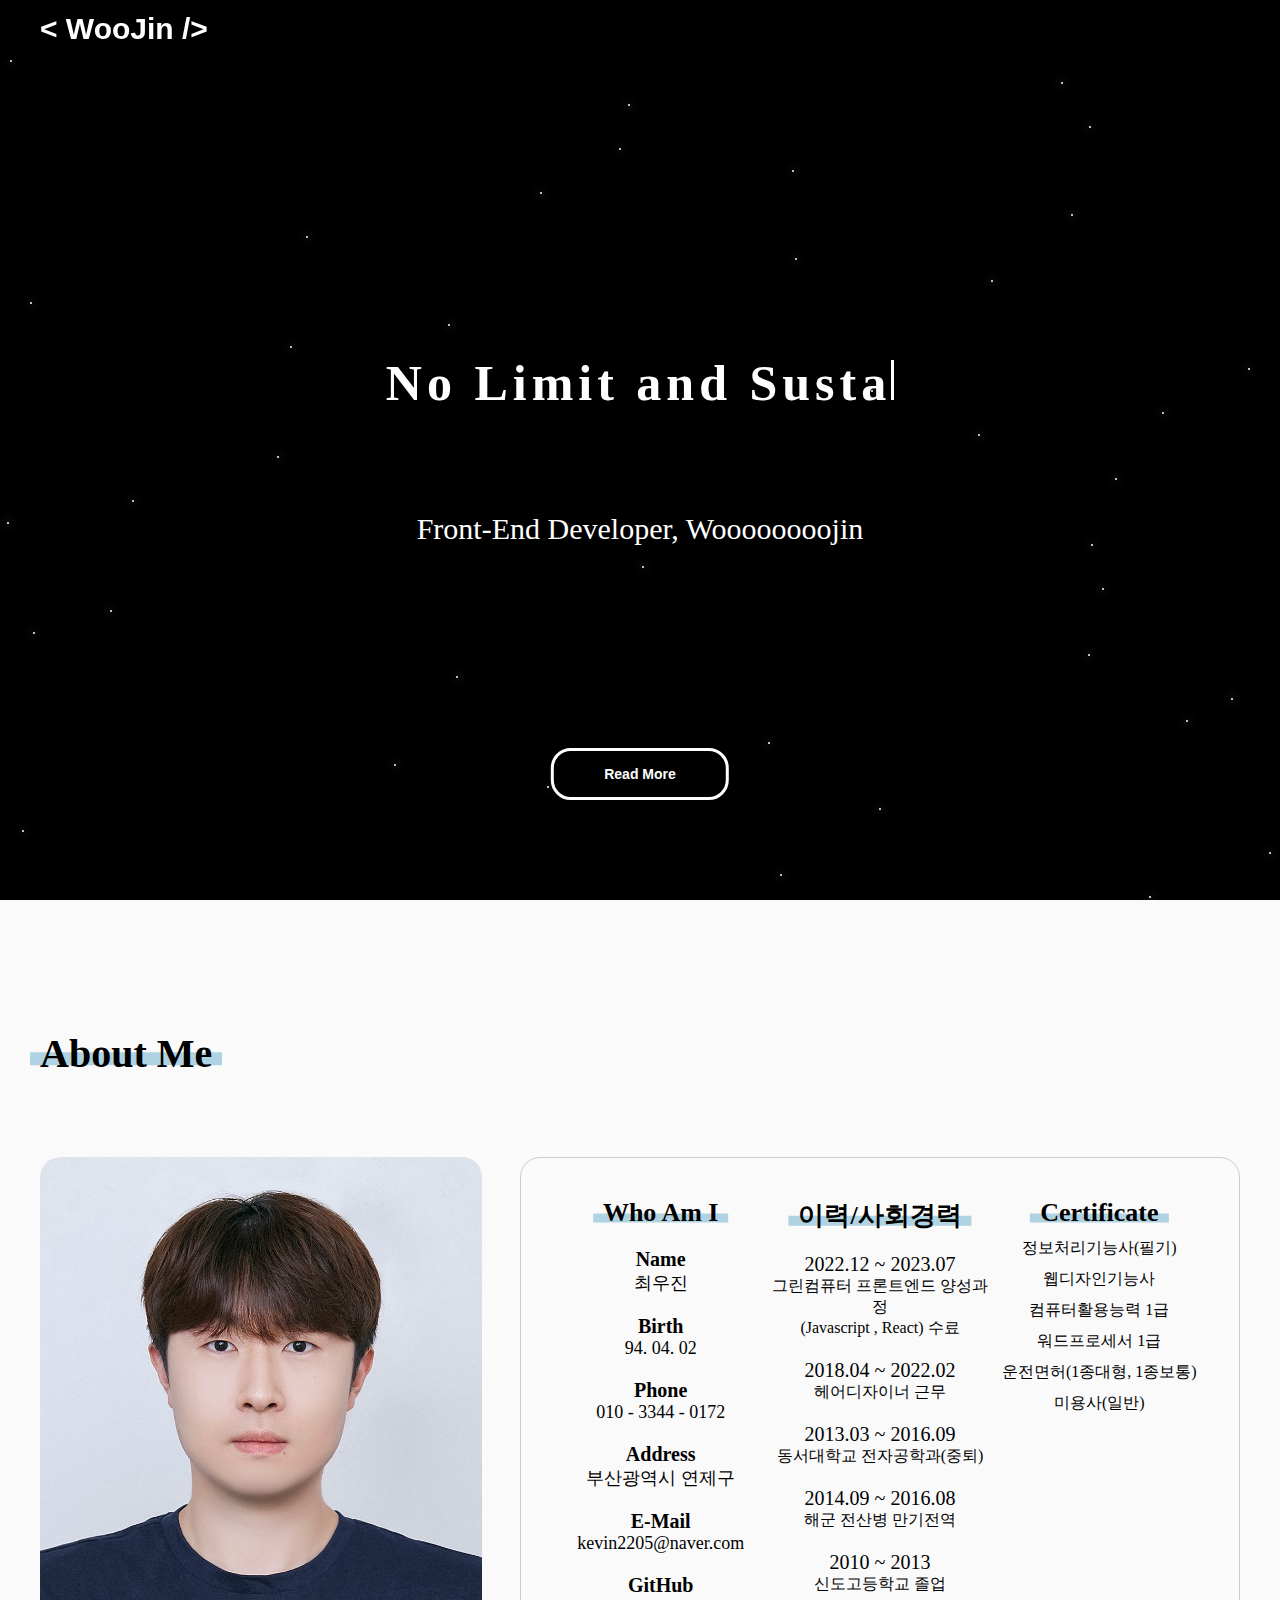
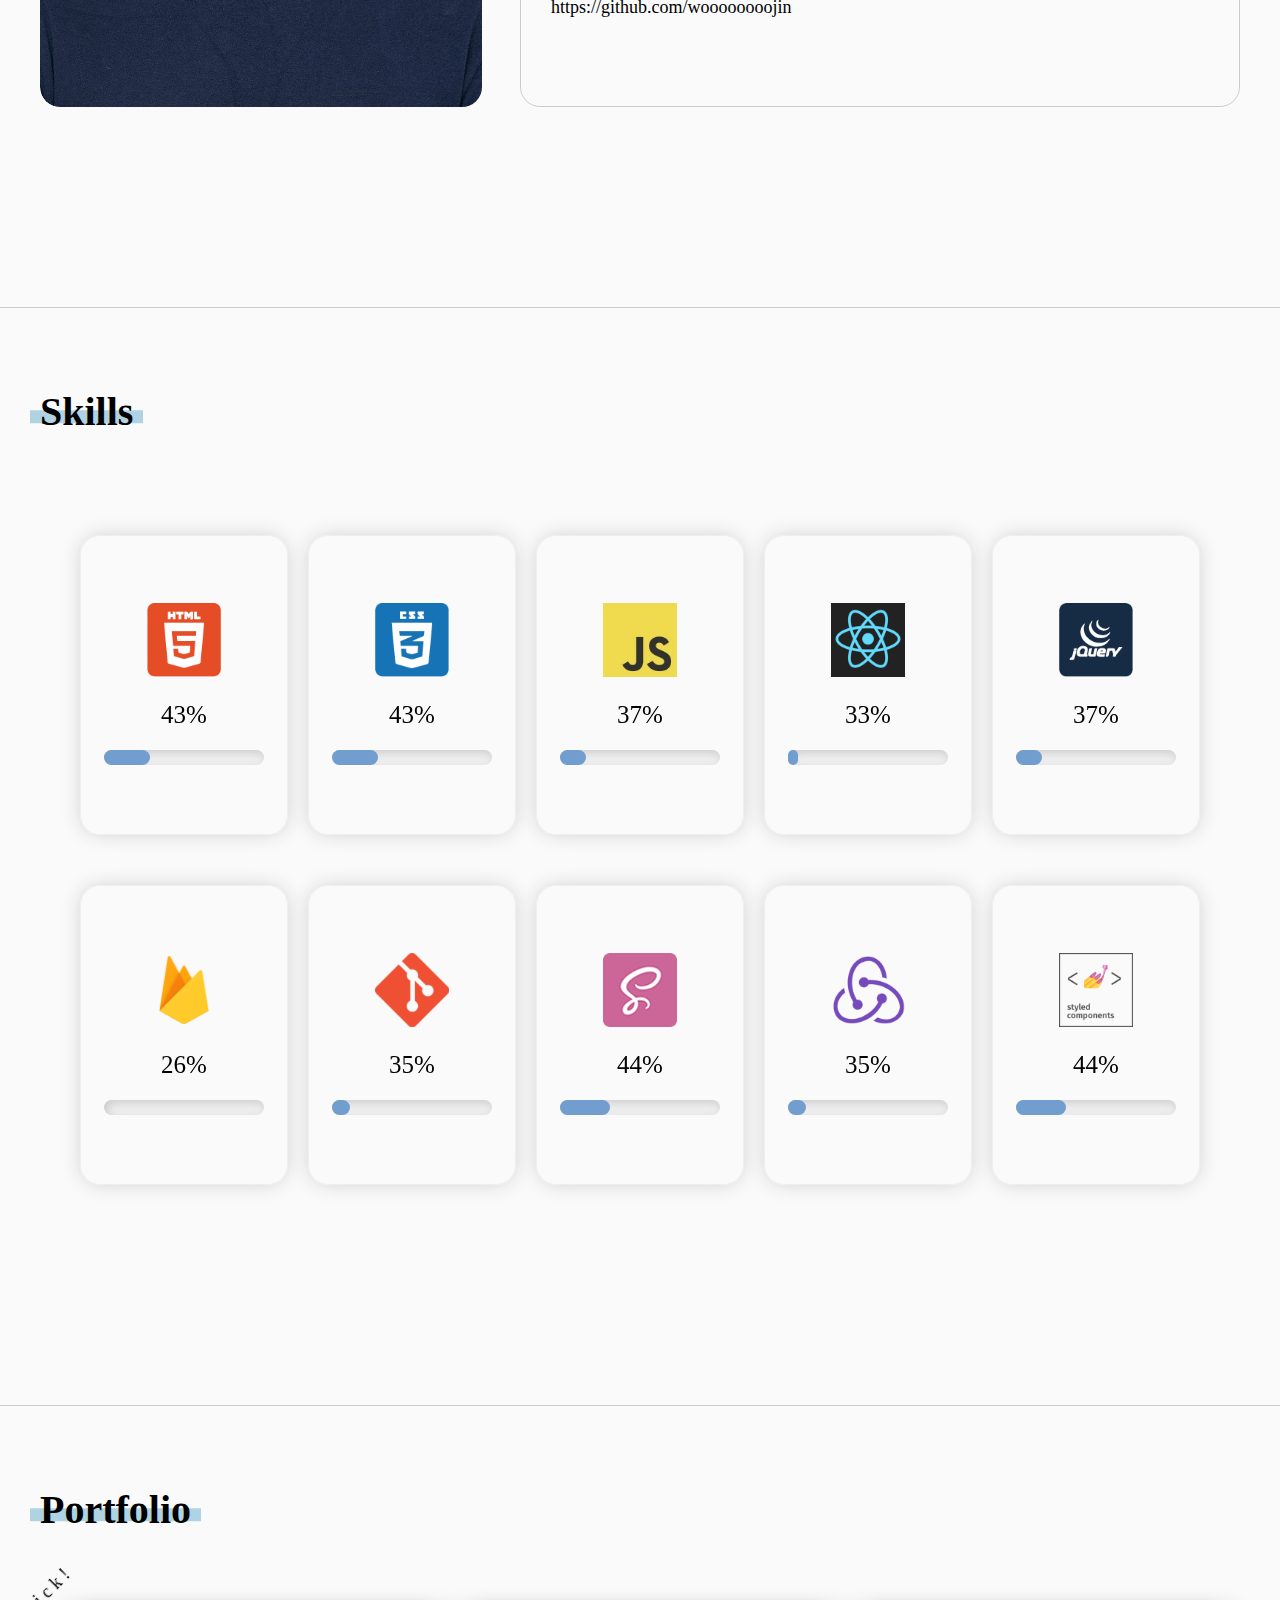
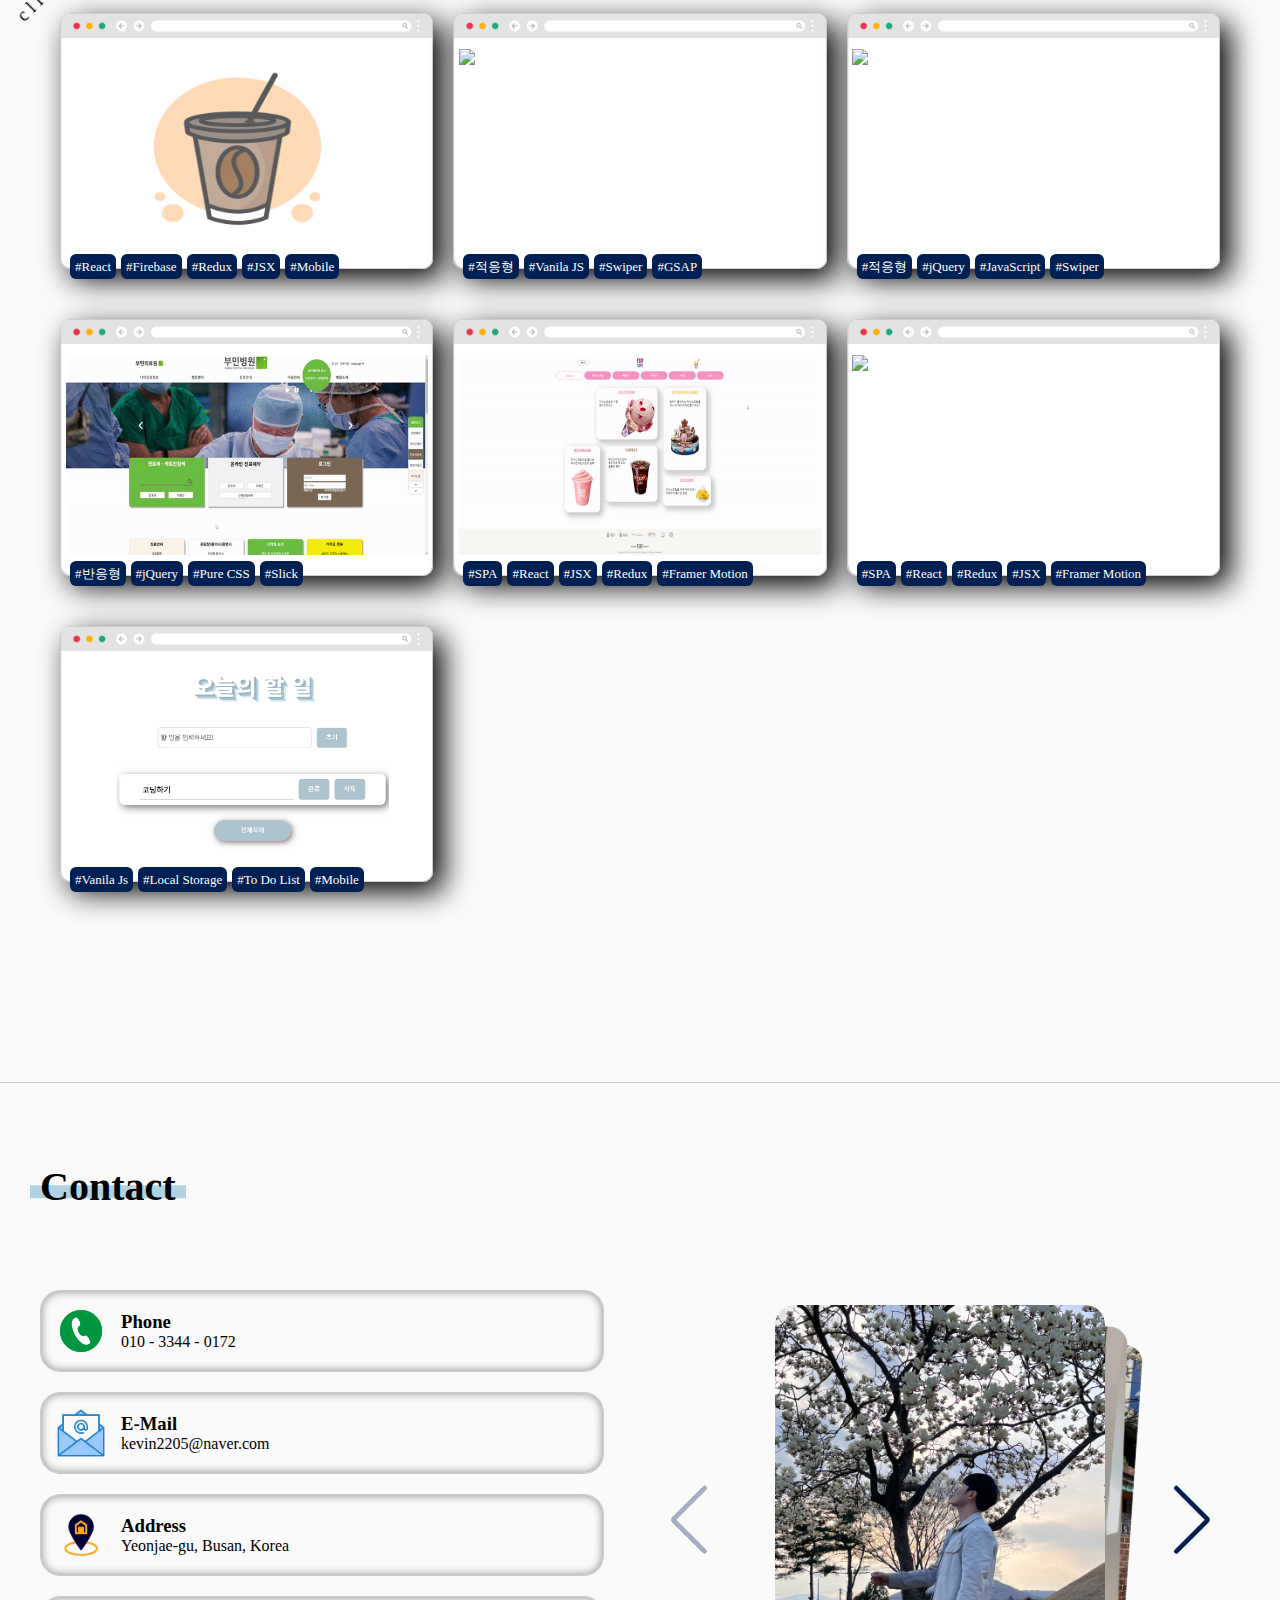
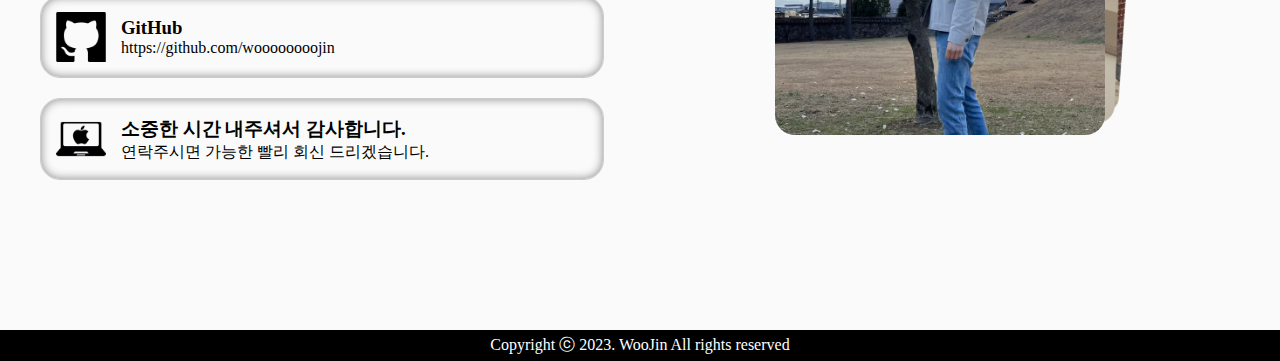
==== commit a4864386: "add channel talk" ====
--- a/index.html
+++ b/index.html
@@ -893,9 +893,7 @@
         const swiper = new Swiper('.swiper', {
             effect: "cards",
             grabCursor: true,
-            // pagination: {
-            //     el: '.swiper-pagination',
-            // },
+         
 
             navigation: {
                 nextEl: '.swiper-button-next',
@@ -906,6 +904,15 @@
         });
     </script>
 
+    <script>
+        (function(){var w=window;if(w.ChannelIO){return w.console.error("ChannelIO script included twice.");}var ch=function(){ch.c(arguments);};ch.q=[];ch.c=function(args){ch.q.push(args);};w.ChannelIO=ch;function l(){if(w.ChannelIOInitialized){return;}w.ChannelIOInitialized=true;var s=document.createElement("script");s.type="text/javascript";s.async=true;s.src="https://cdn.channel.io/plugin/ch-plugin-web.js";var x=document.getElementsByTagName("script")[0];if(x.parentNode){x.parentNode.insertBefore(s,x);}}if(document.readyState==="complete"){l();}else{w.addEventListener("DOMContentLoaded",l);w.addEventListener("load",l);}})();
+
+        ChannelIO('boot', {
+            "pluginKey": "23466c36-1972-4240-aefd-c01eaeb927e6"
+        });
+    </script>
+
+
 </body>
 
 </html>--- a/style.css
+++ b/style.css
@@ -192,7 +192,7 @@
     position: absolute;
     top: 60px;
     width: 100%;
-    height: calc(100% - 80px);
+    height: calc(100% - 60px);
     overflow: hidden;
 
 }
@@ -205,6 +205,7 @@
     animation: star 2s infinite ease-in-out;
     box-shadow: 0 0 10px #fff;
     margin-left: 10px;
+    margin-bottom: 20px;
 }
 
 .stars:nth-child(2n) {
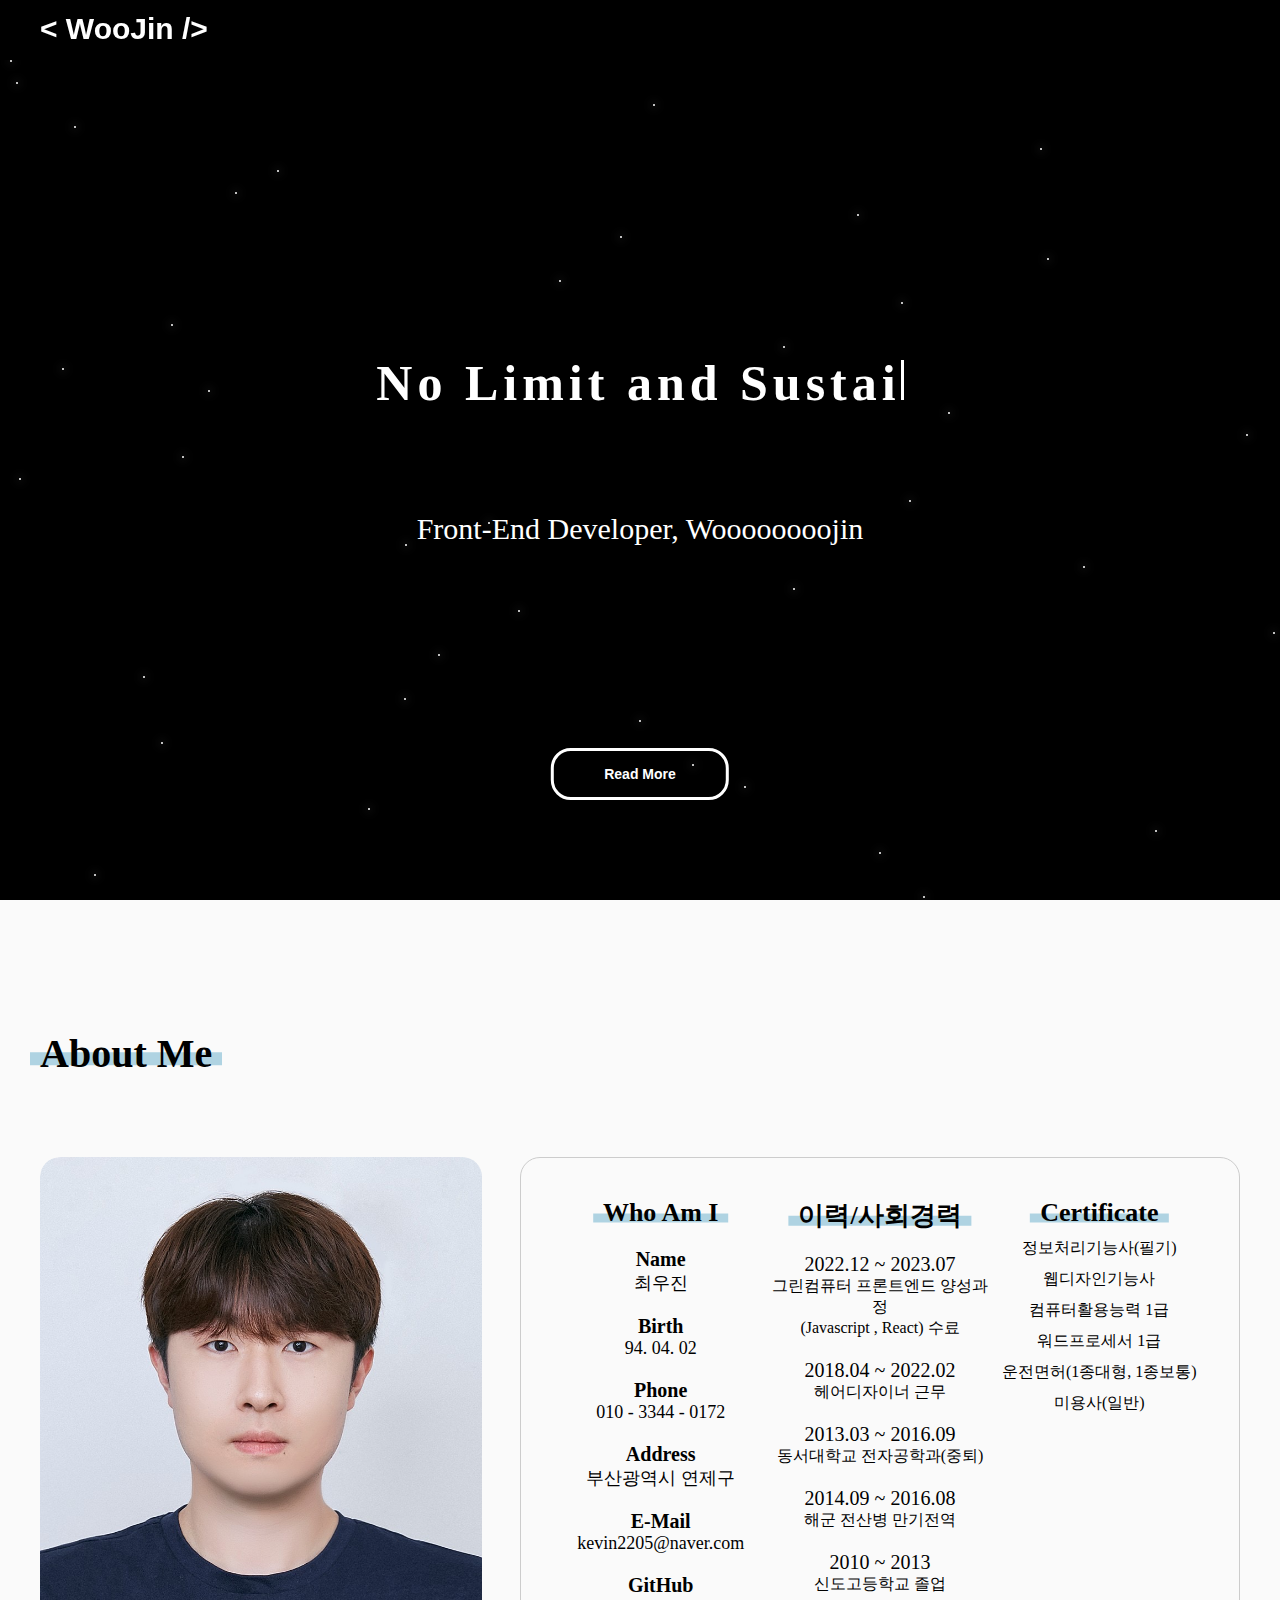
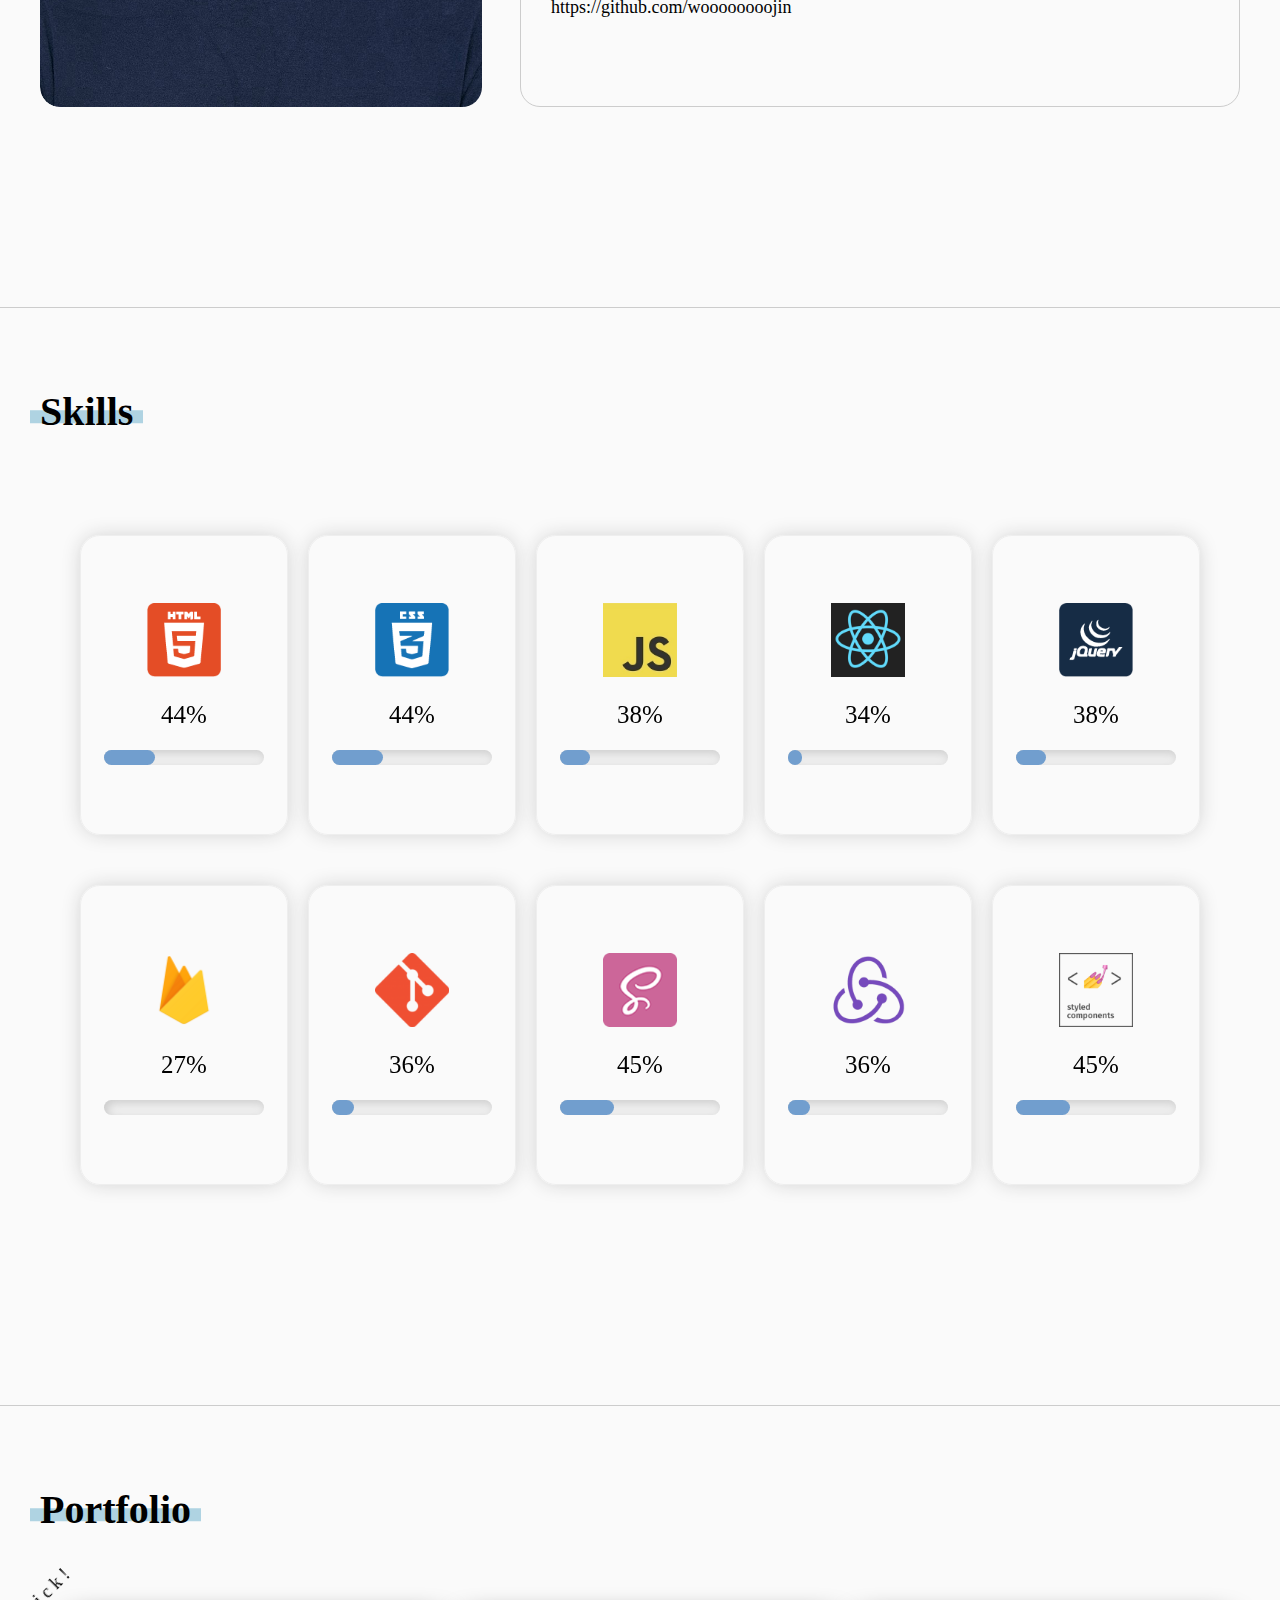
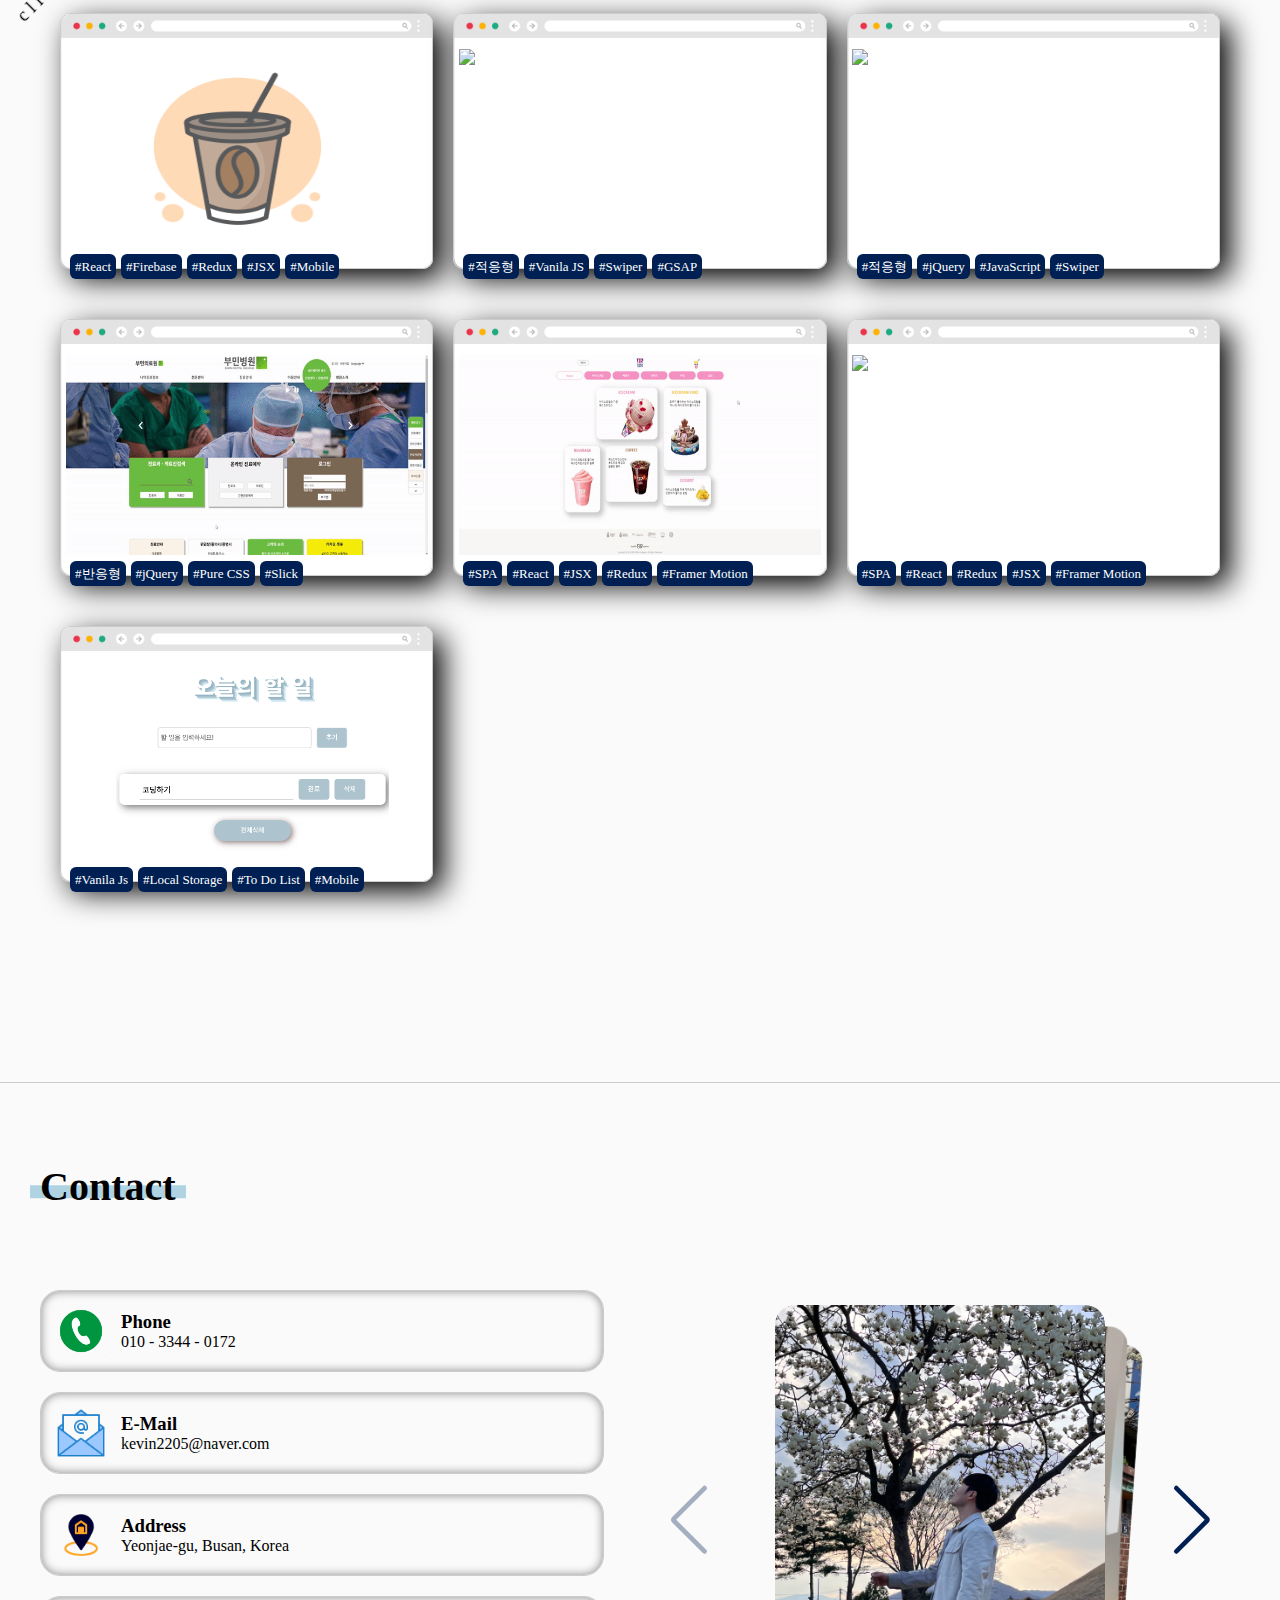
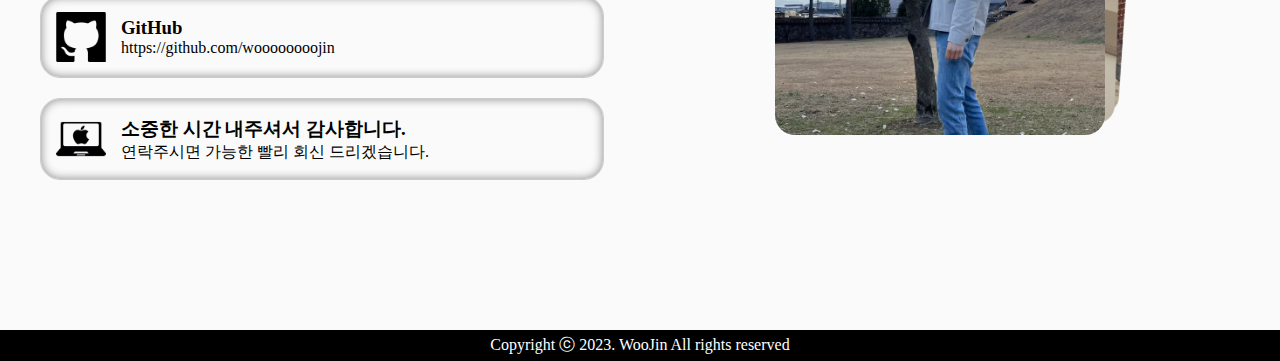
==== commit 651ca42a: "channel talk" ====
--- a/index.html
+++ b/index.html
@@ -64,7 +64,7 @@
         </div>
         <!--container end-->
 
-        
+
         <div class="stars_wrap">
             <div class="stars"></div>
         </div>
@@ -893,7 +893,7 @@
         const swiper = new Swiper('.swiper', {
             effect: "cards",
             grabCursor: true,
-         
+
 
             navigation: {
                 nextEl: '.swiper-button-next',
@@ -905,10 +905,43 @@
     </script>
 
     <script>
-        (function(){var w=window;if(w.ChannelIO){return w.console.error("ChannelIO script included twice.");}var ch=function(){ch.c(arguments);};ch.q=[];ch.c=function(args){ch.q.push(args);};w.ChannelIO=ch;function l(){if(w.ChannelIOInitialized){return;}w.ChannelIOInitialized=true;var s=document.createElement("script");s.type="text/javascript";s.async=true;s.src="https://cdn.channel.io/plugin/ch-plugin-web.js";var x=document.getElementsByTagName("script")[0];if(x.parentNode){x.parentNode.insertBefore(s,x);}}if(document.readyState==="complete"){l();}else{w.addEventListener("DOMContentLoaded",l);w.addEventListener("load",l);}})();
-
+        (function () {
+            var w = window;
+            if (w.ChannelIO) {
+                return w.console.error("ChannelIO script included twice.");
+            }
+            var ch = function () {
+                ch.c(arguments);
+            };
+            ch.q = [];
+            ch.c = function (args) {
+                ch.q.push(args);
+            };
+            w.ChannelIO = ch;
+
+            function l() {
+                if (w.ChannelIOInitialized) {
+                    return;
+                }
+                w.ChannelIOInitialized = true;
+                var s = document.createElement("script");
+                s.type = "text/javascript";
+                s.async = true;
+                s.src = "https://cdn.channel.io/plugin/ch-plugin-web.js";
+                var x = document.getElementsByTagName("script")[0];
+                if (x.parentNode) {
+                    x.parentNode.insertBefore(s, x);
+                }
+            }
+            if (document.readyState === "complete") {
+                l();
+            } else {
+                w.addEventListener("DOMContentLoaded", l);
+                w.addEventListener("load", l);
+            }
+        })();
         ChannelIO('boot', {
-            "pluginKey": "23466c36-1972-4240-aefd-c01eaeb927e6"
+            "pluginKey": '23466c36-1972-4240-aefd-c01eaeb927e6'
         });
     </script>
 
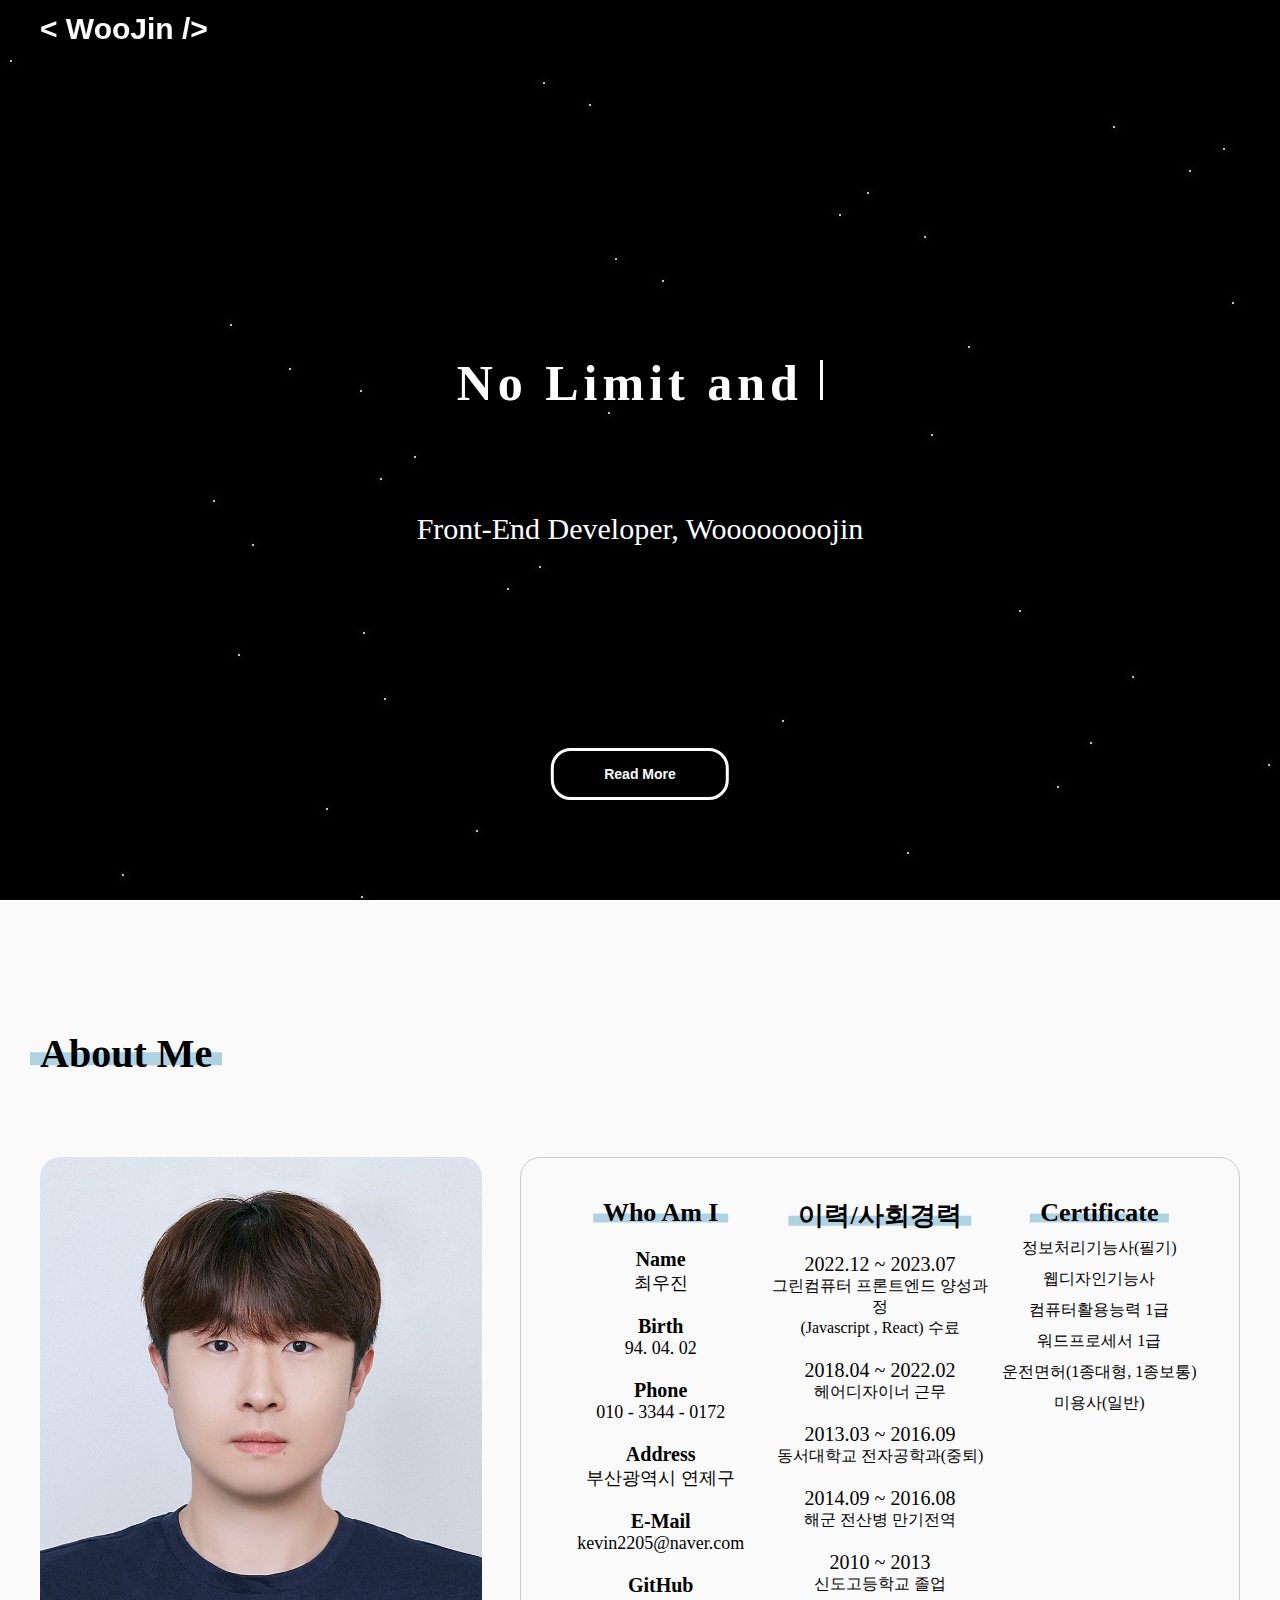
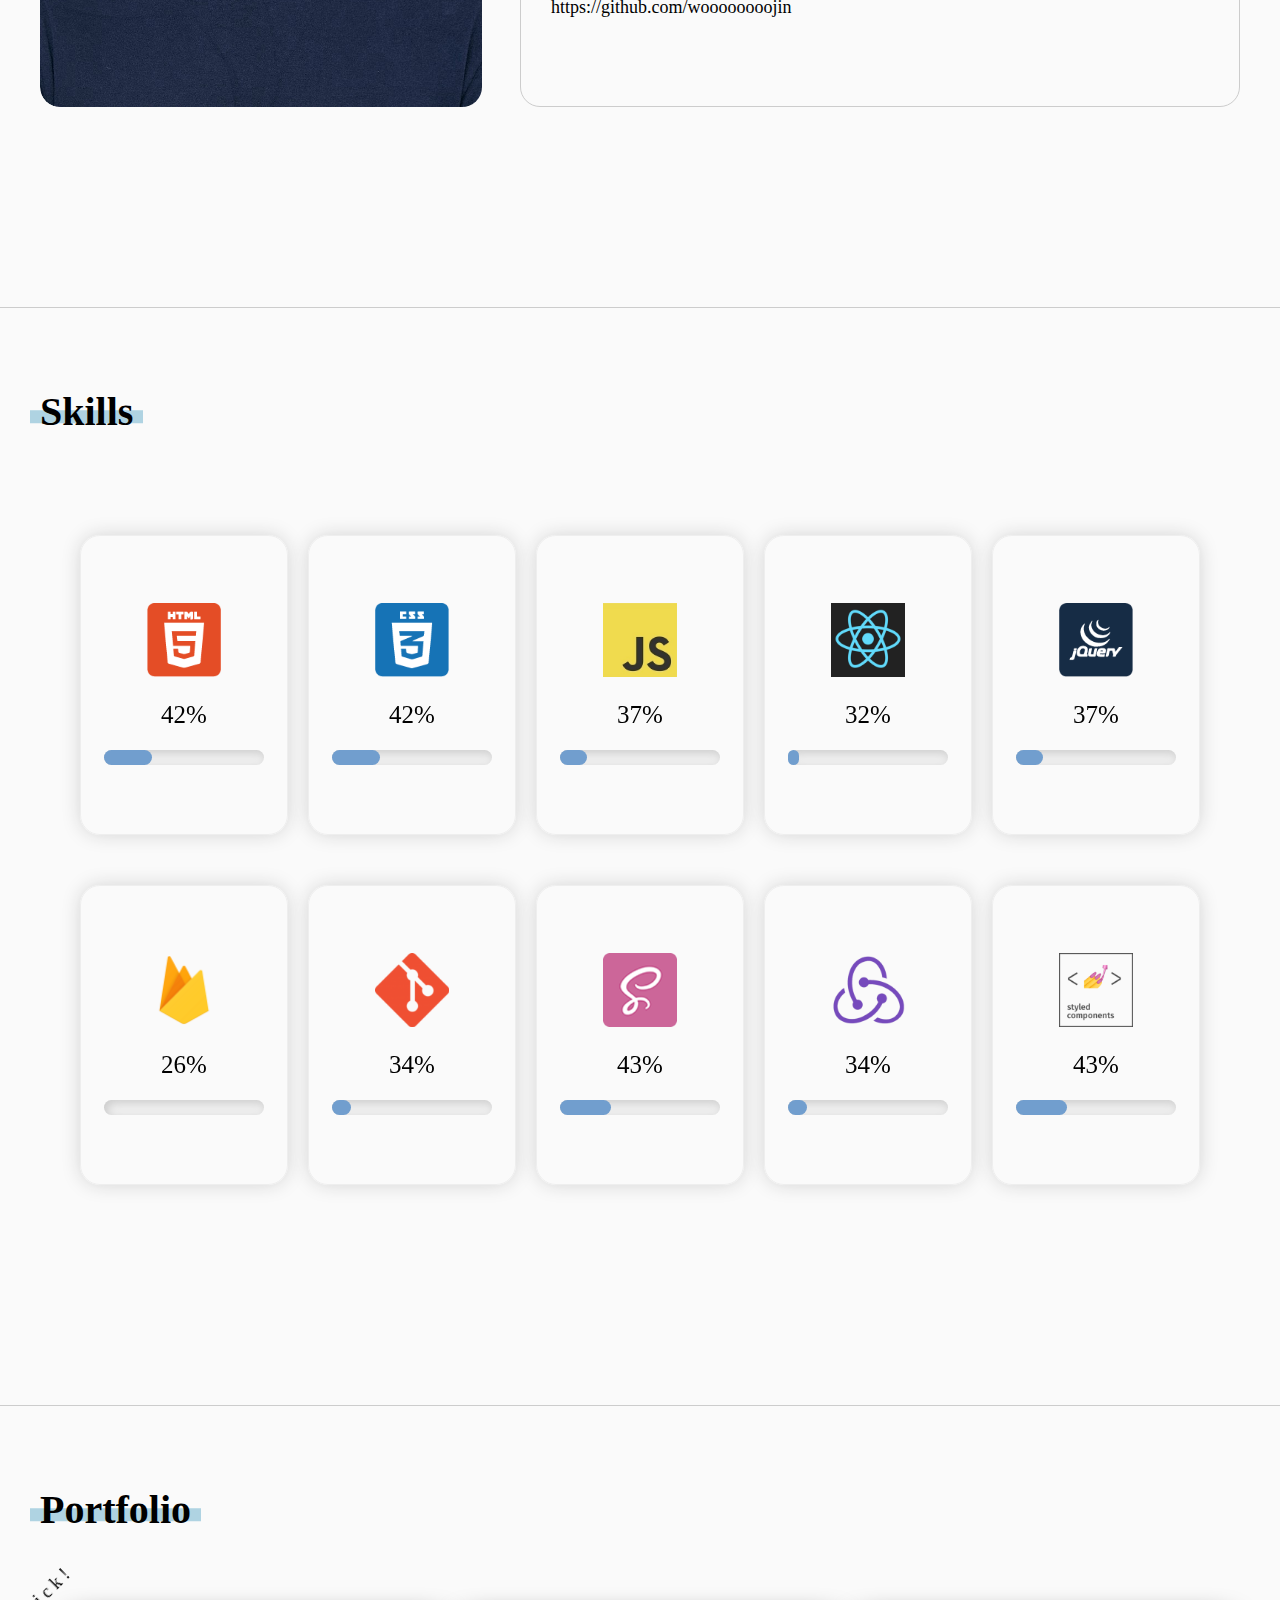
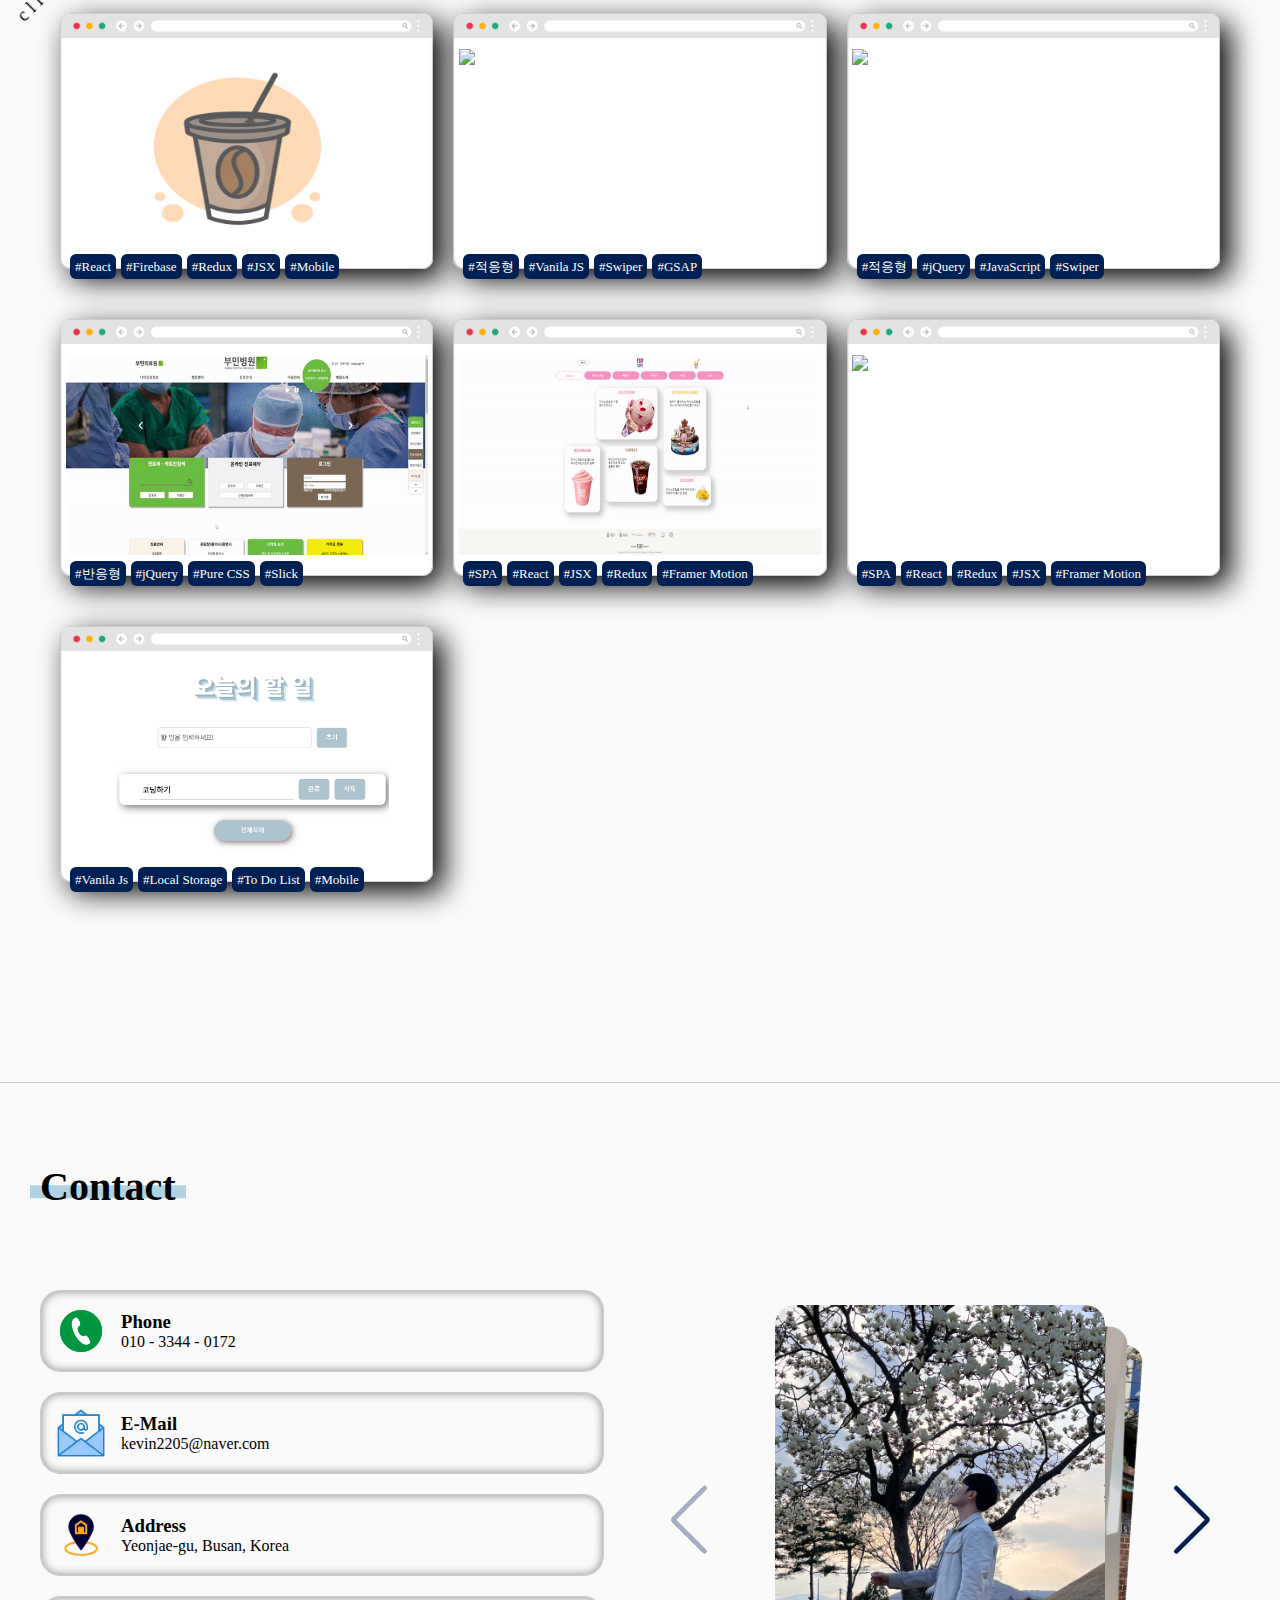
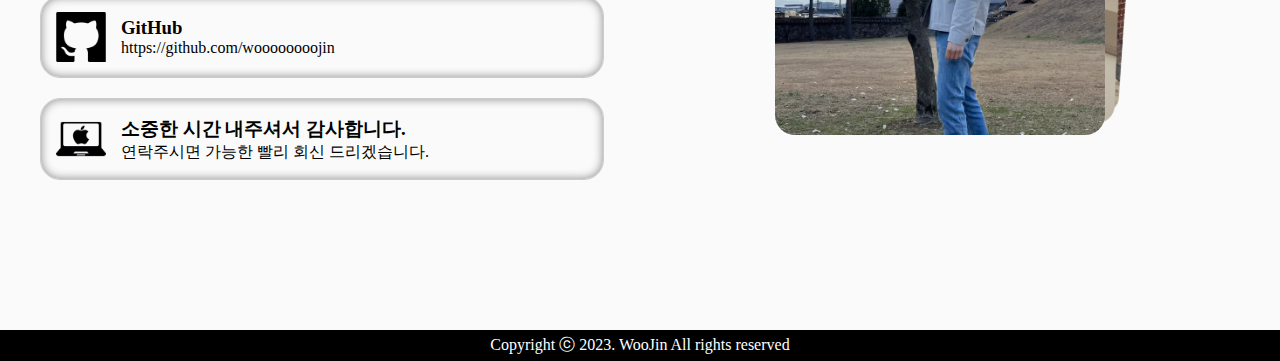
==== commit 13c350ed: "내용수정" ====
--- a/index.html
+++ b/index.html
@@ -664,7 +664,7 @@
 
                             <div class="hover_box">
                                 <div class="hover_wrap">
-                                    <h4>Fila(React) 리뉴얼</h4>
+                                    <h4>Fila(React) 마이그레이션</h4>
                                     <p>개인프로젝트</p>
                                 </div>
                                 <!--hover wrap-->
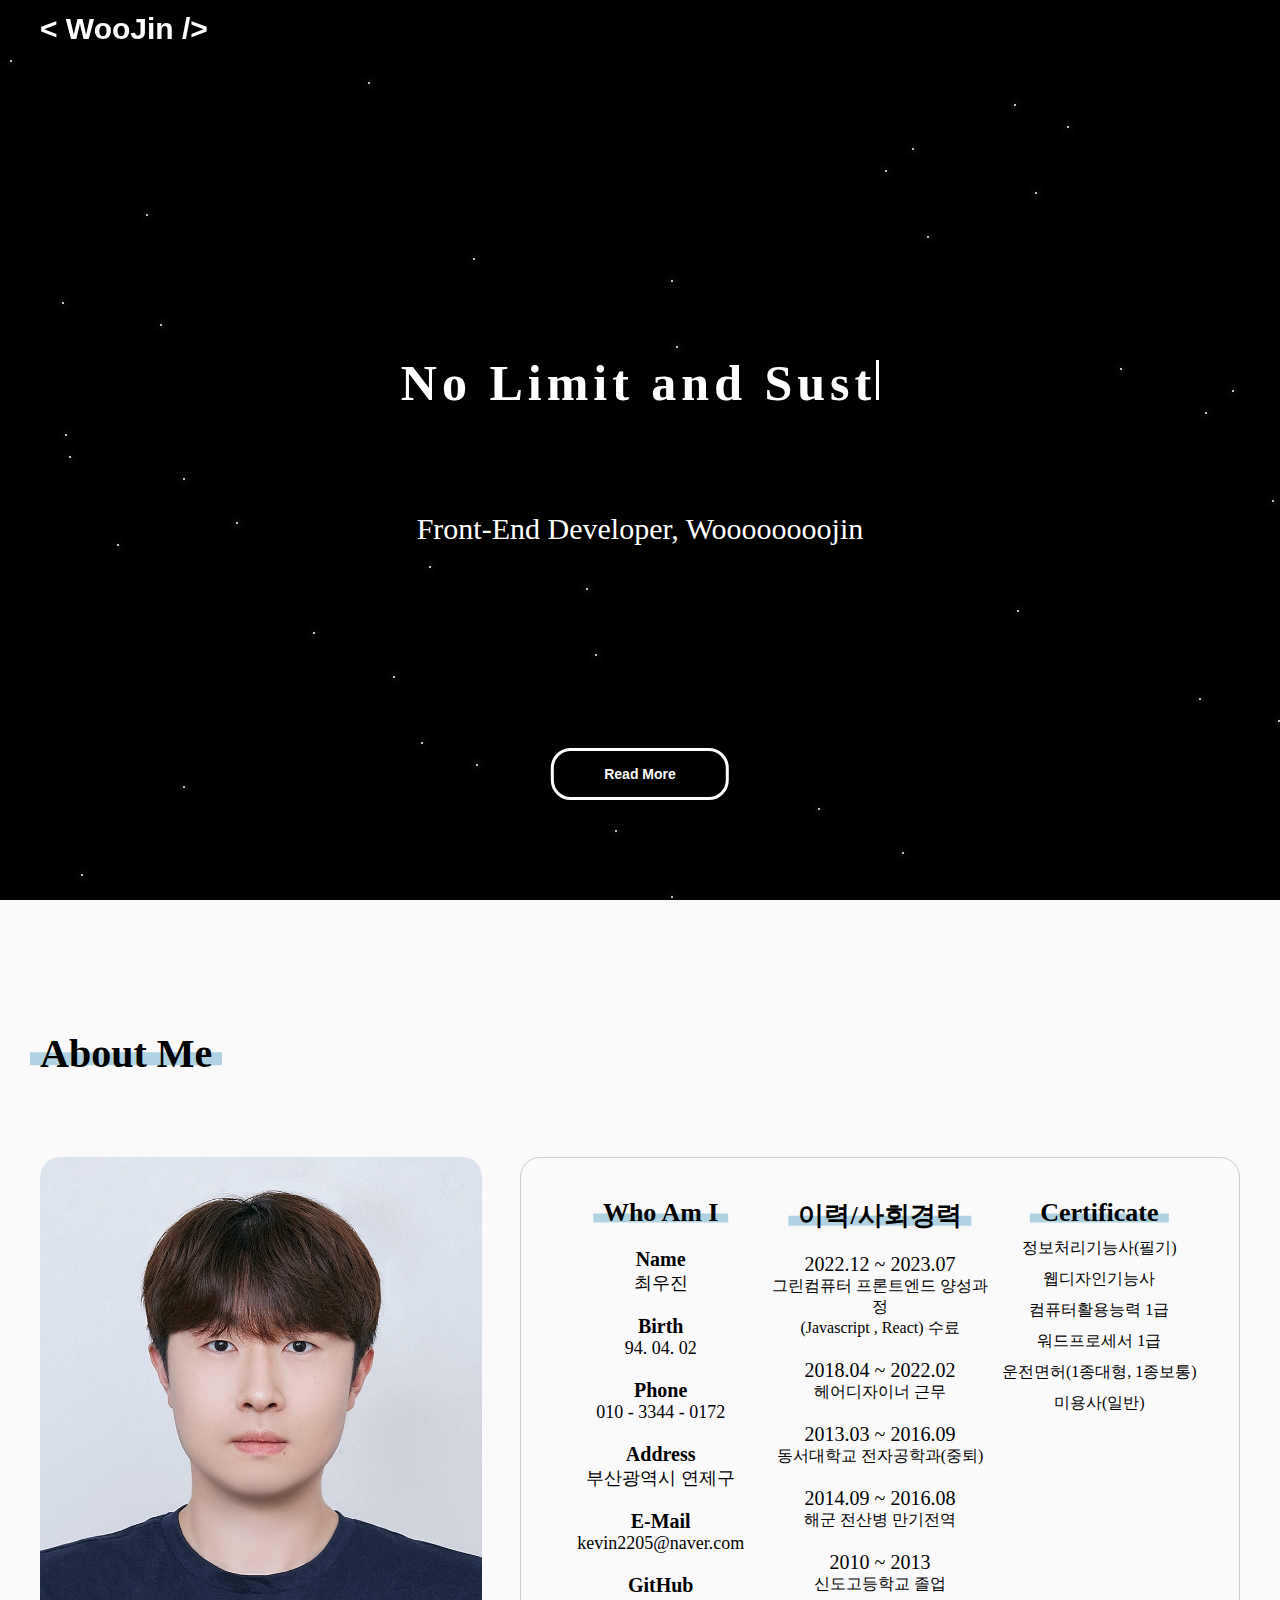
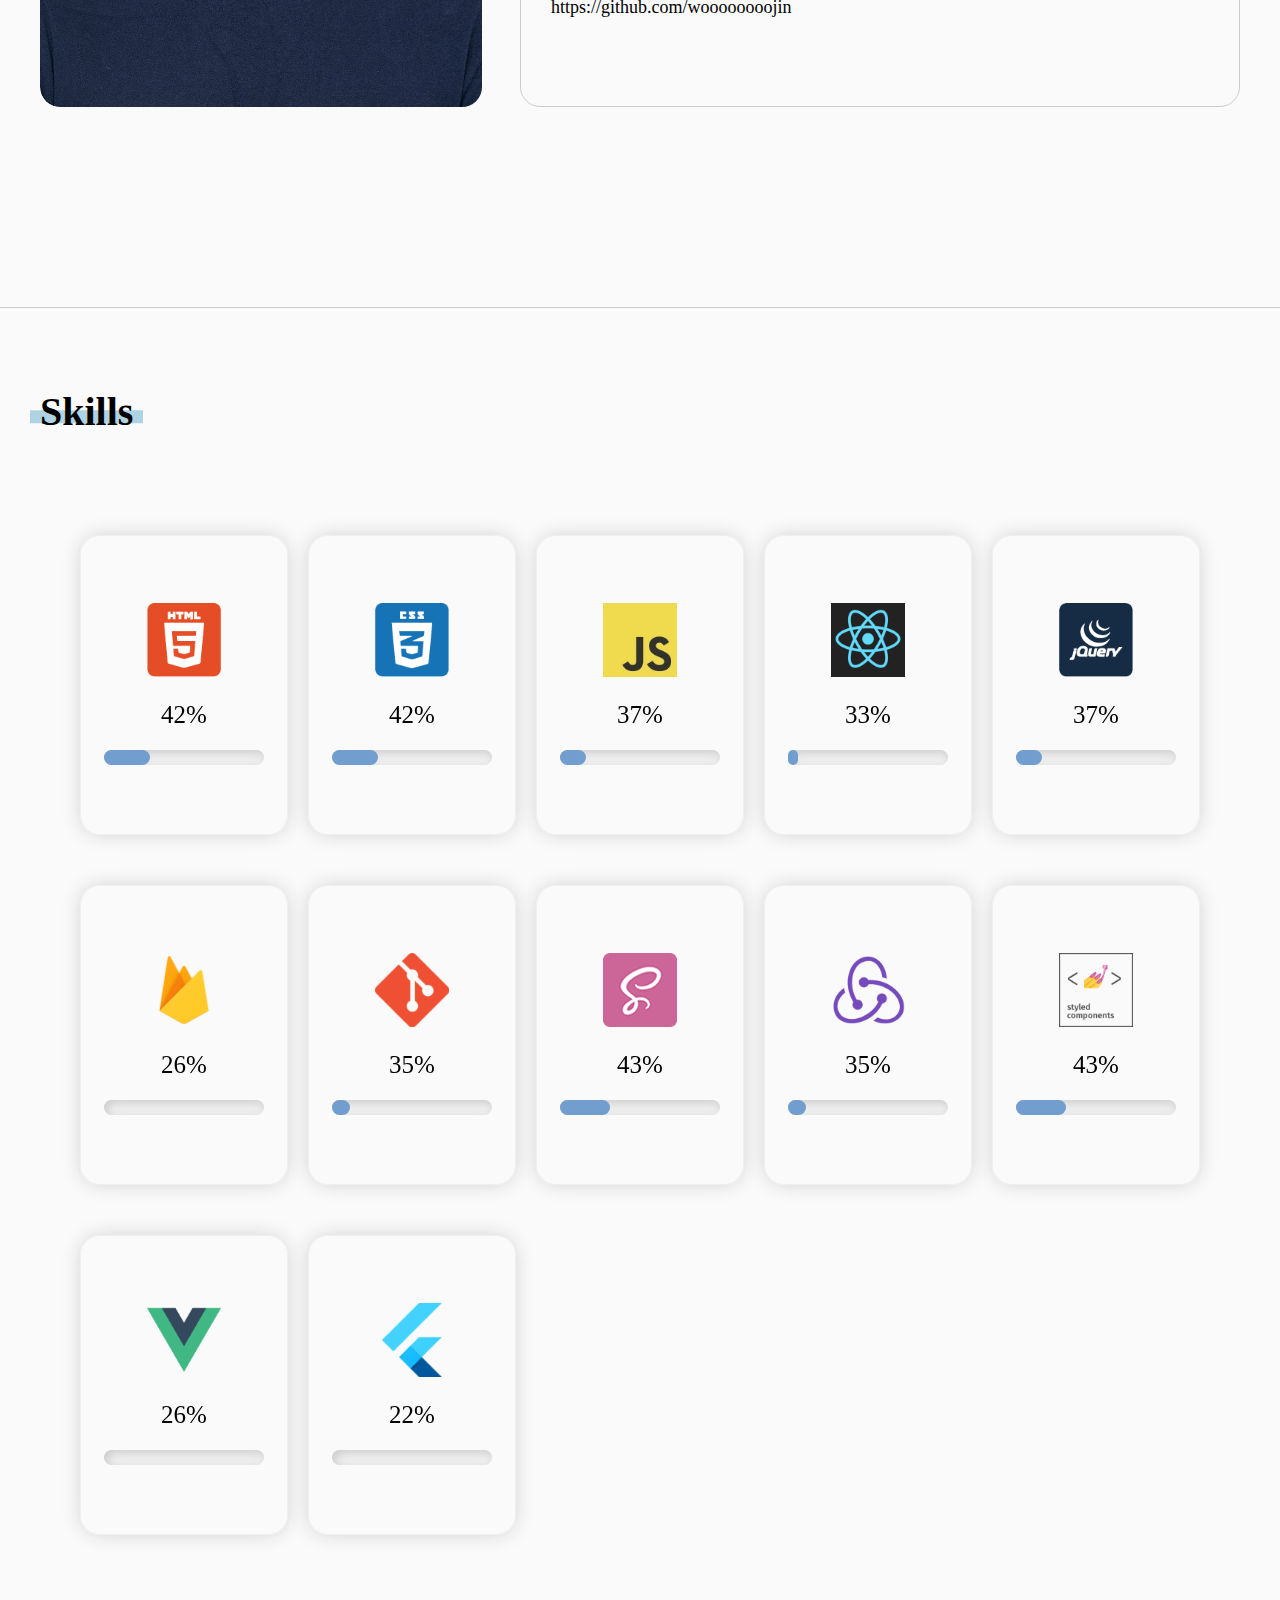
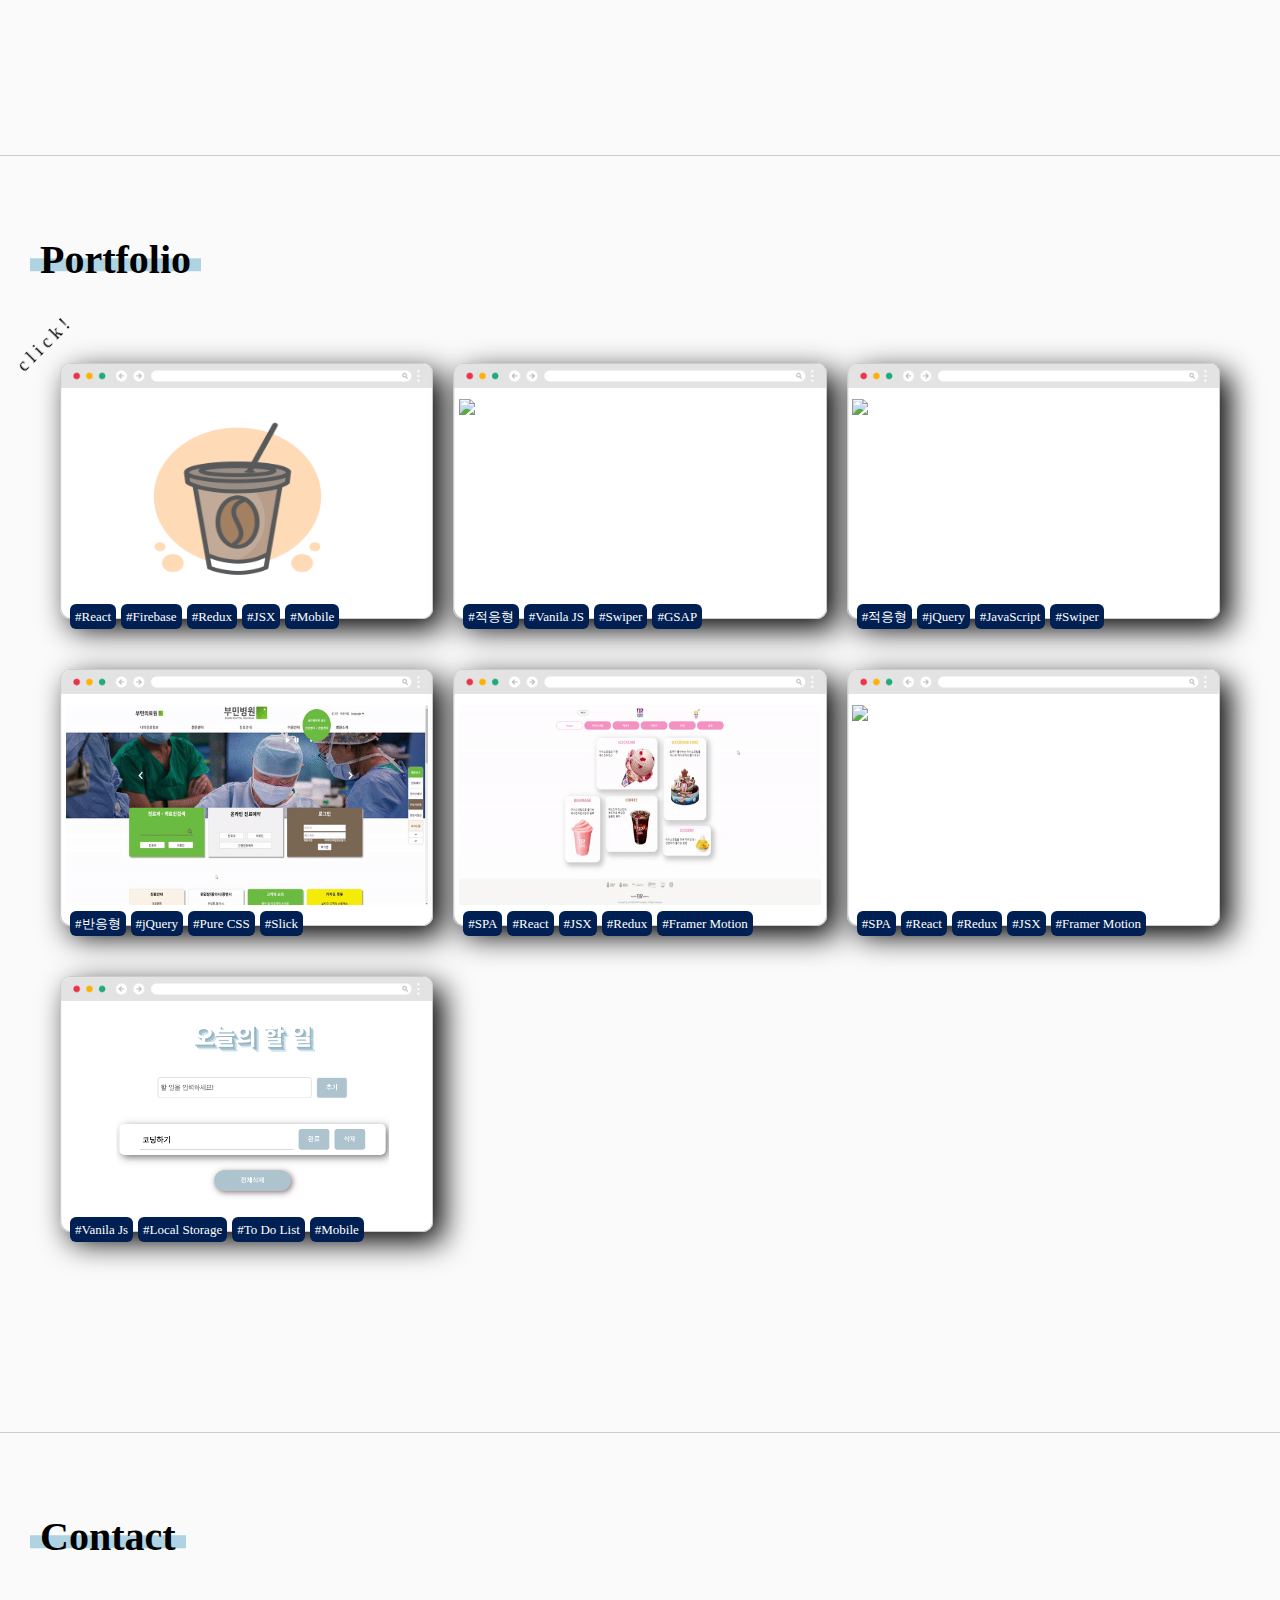
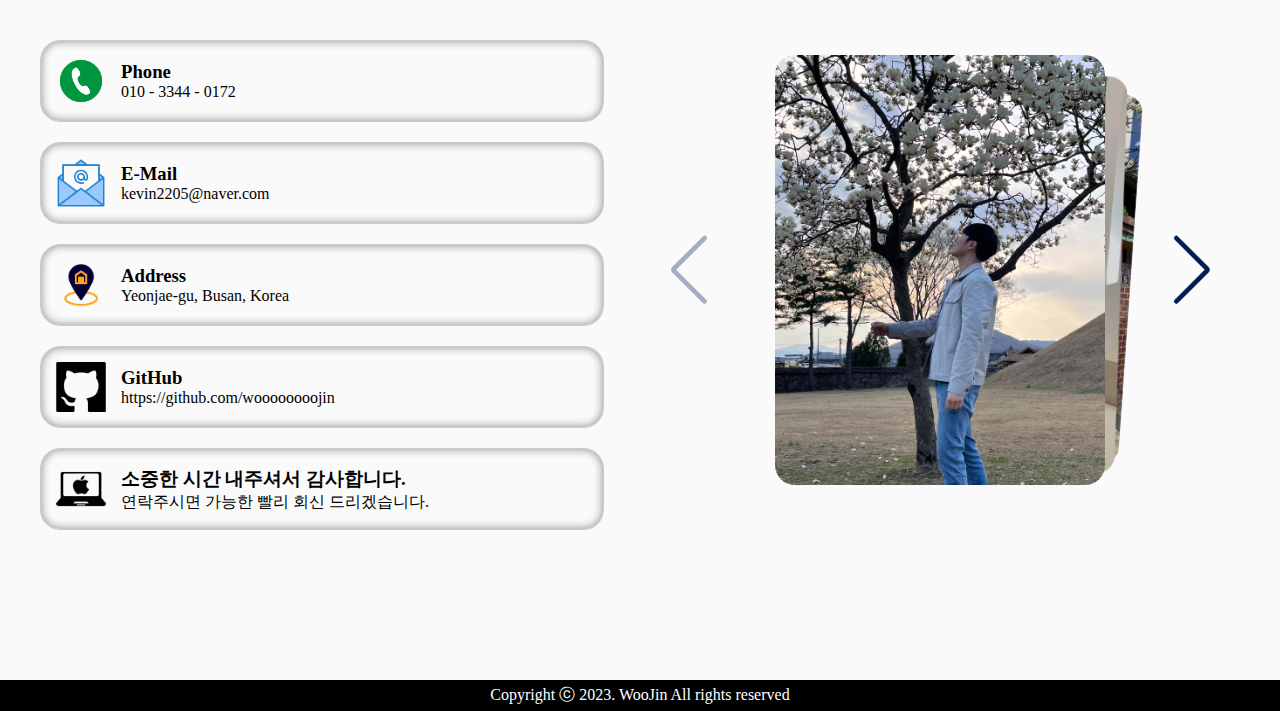
==== commit 1f7083b1: "skill update" ====
--- a/index.html
+++ b/index.html
@@ -410,6 +410,52 @@
                         </div>
                         <div class="card_back">
                             CSS in JS를 이해하고 활용가능.
+                        </div>
+                    </div>
+                    <!--card wrap-->
+                </li>
+
+                <li class="gsap01">
+                    <div class="card_wrap">
+                        <div class="card_front">
+                            <div class="front_img">
+                                <img src="./img/stack_icon/Vue.png" alt="img">
+                            </div>
+                            <!--img-->
+                            <div class="counter">
+                                <span class="span02 counter" id="skill01">60</span>
+                            </div>
+                            <div class="progress_wrap">
+                                <progress value="60" max="100" id="progress"></progress>
+                                <!-- <span class="span01">0%</span> -->
+
+                            </div>
+                        </div>
+                        <div class="card_back">
+                            SPA를 이해하고 Vue를 이용한 UI 구현 가능.
+                        </div>
+                    </div>
+                    <!--card wrap-->
+                </li>
+
+                <li class="gsap01">
+                    <div class="card_wrap">
+                        <div class="card_front">
+                            <div class="front_img">
+                                <img src="./img/stack_icon/Flutter.png" alt="img">
+                            </div>
+                            <!--img-->
+                            <div class="counter">
+                                <span class="span02 counter" id="skill01">50</span>
+                            </div>
+                            <div class="progress_wrap">
+                                <progress value="50" max="100" id="progress"></progress>
+                                <!-- <span class="span01">0%</span> -->
+
+                            </div>
+                        </div>
+                        <div class="card_back">
+                            Dart 문법을 활용하여 플러터로 UI 구현 및 애니메이션 효과 활용가능.
                         </div>
                     </div>
                     <!--card wrap-->
--- a/style.css
+++ b/style.css
@@ -504,6 +504,9 @@
 .cardflip ul li:nth-child(5n) {
     margin-right: 0;
 }
+.cardflip ul li:nth-child(11) {
+    margin-left: 20px;
+}
 
 
 
@@ -561,7 +564,6 @@
     font-size: 14px;
 }
 
-.progress_wrap {}
 
 #progress {
     appearance: none;
@@ -871,6 +873,8 @@
 
 /***************popup***************/
 
-.popup {}
-
-.popup .popup_wrap {}+
+
+
+
+
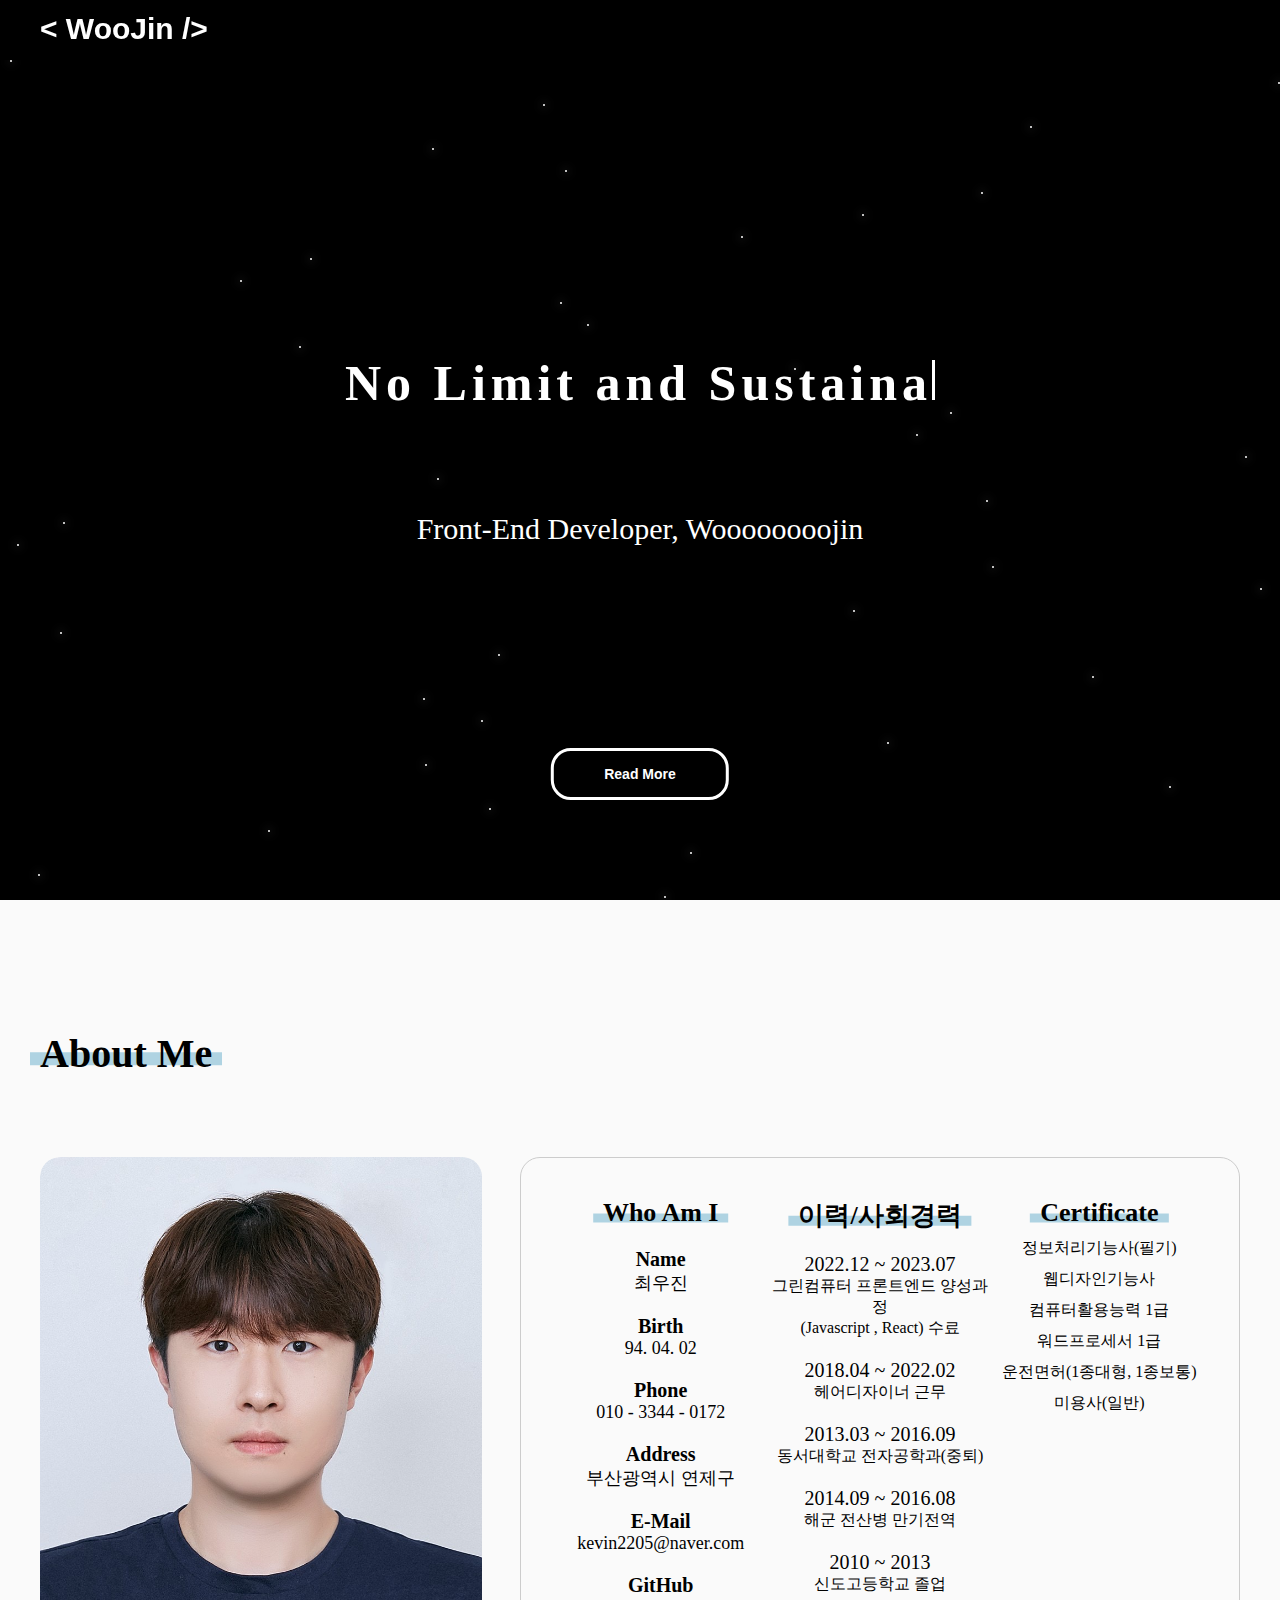
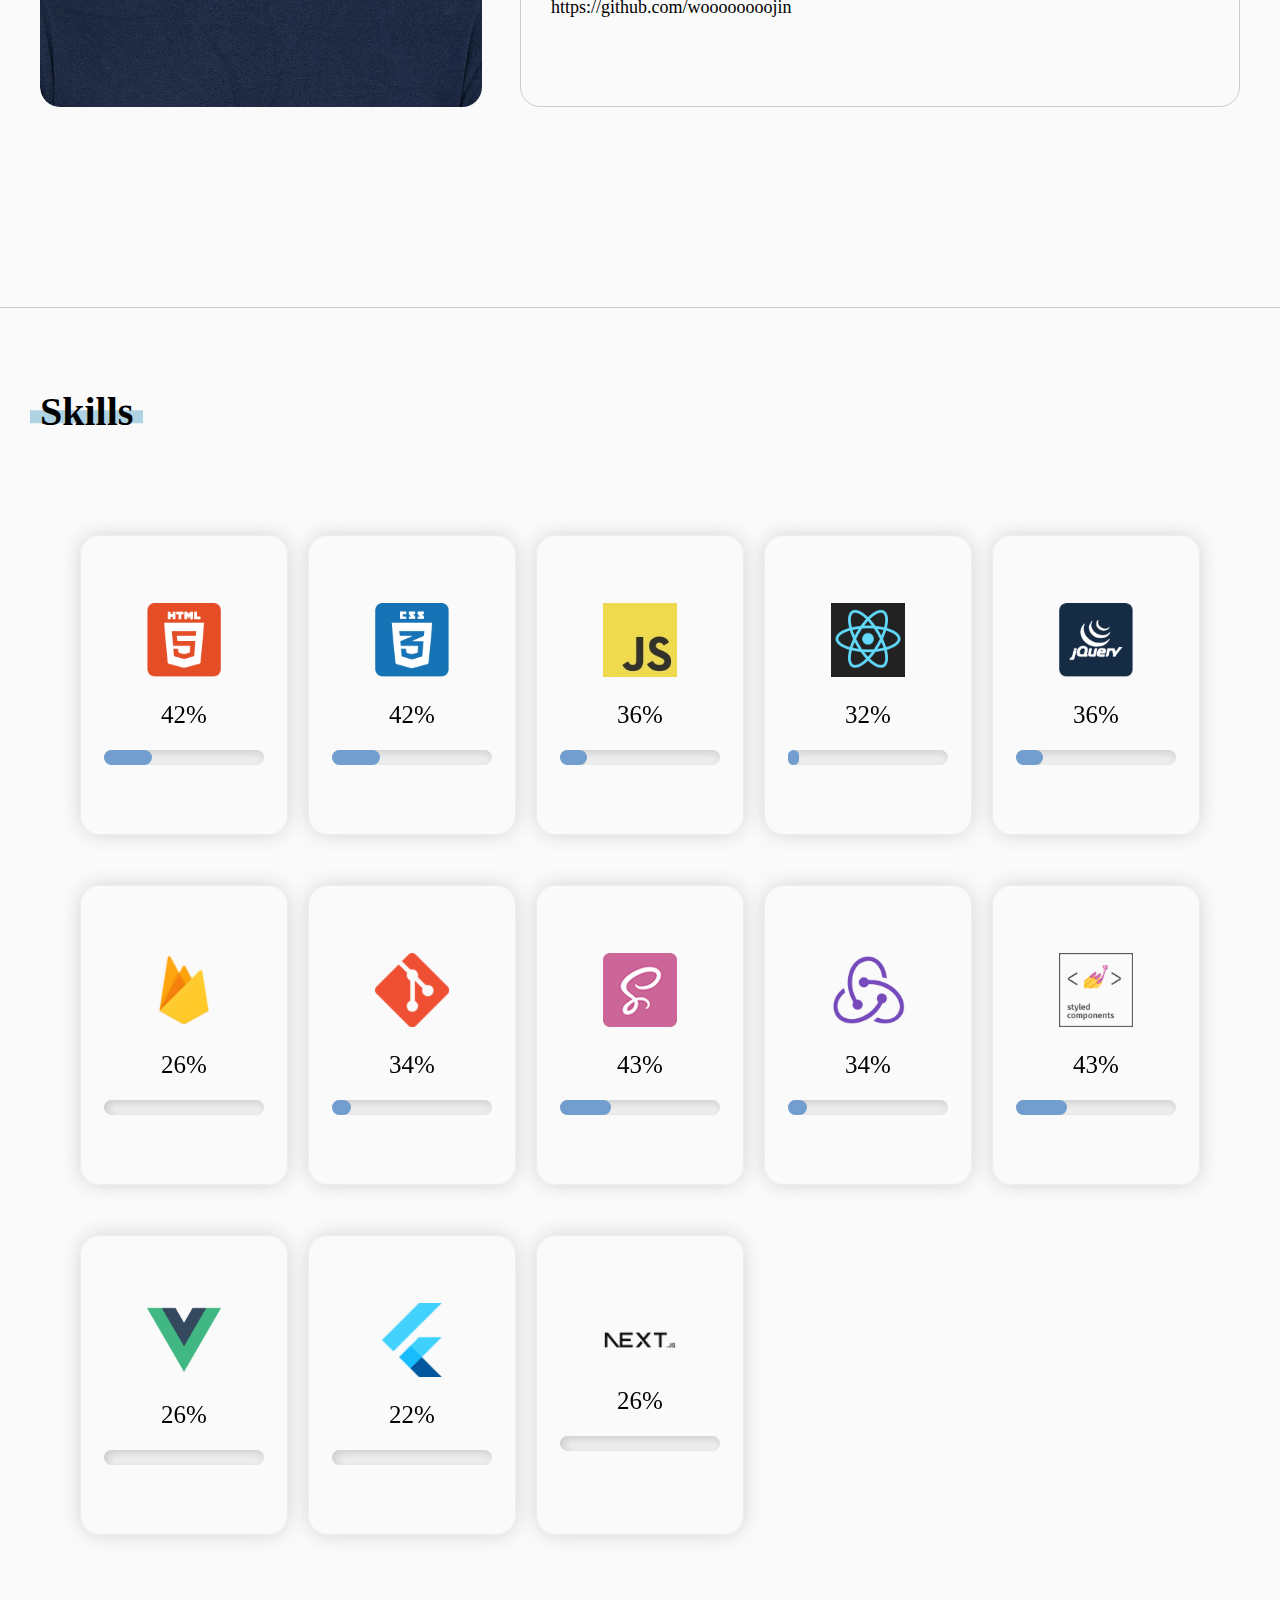
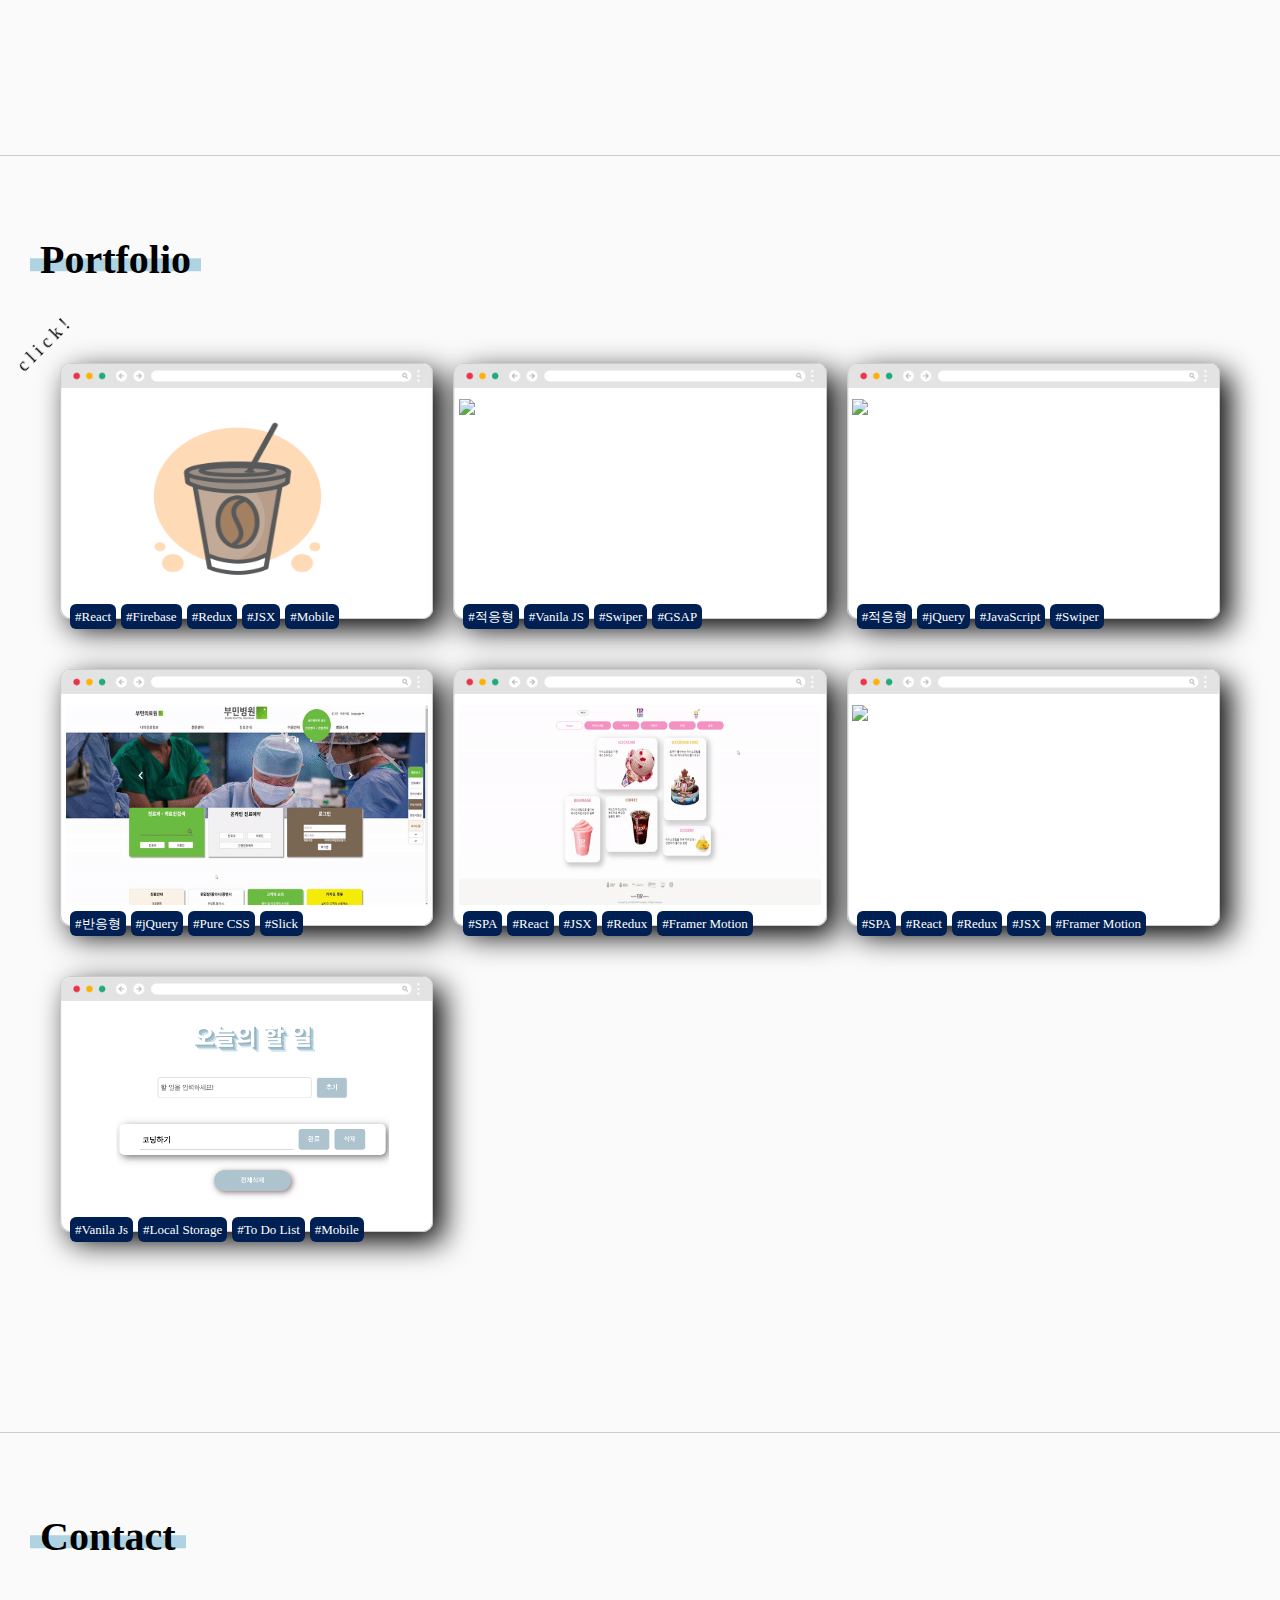
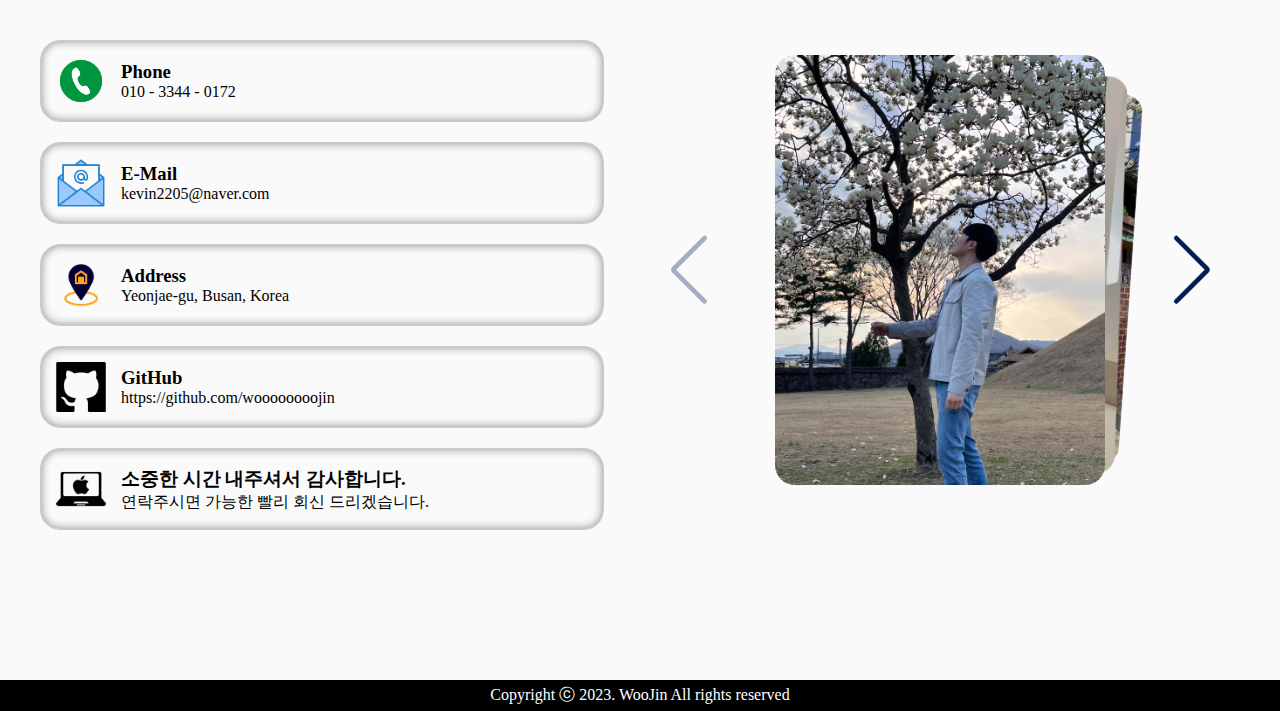
==== commit cb6318e9: "skills" ====
--- a/index.html
+++ b/index.html
@@ -432,7 +432,7 @@
                             </div>
                         </div>
                         <div class="card_back">
-                            SPA를 이해하고 Vue를 이용한 UI 구현 가능.
+                            SPA를 이해하고 Vue의 문법을 활용하여 구현 가능.
                         </div>
                     </div>
                     <!--card wrap-->
@@ -456,6 +456,29 @@
                         </div>
                         <div class="card_back">
                             Dart 문법을 활용하여 플러터로 UI 구현 및 애니메이션 효과 활용가능.
+                        </div>
+                    </div>
+                    <!--card wrap-->
+                </li>
+
+                <li class="gsap01">
+                    <div class="card_wrap">
+                        <div class="card_front">
+                            <div class="front_img">
+                                <img src="./img/stack_icon/nextjs.png" alt="img">
+                            </div>
+                            <!--img-->
+                            <div class="counter">
+                                <span class="span02 counter" id="skill01">60</span>
+                            </div>
+                            <div class="progress_wrap">
+                                <progress value="60" max="100" id="progress"></progress>
+                                <!-- <span class="span01">0%</span> -->
+
+                            </div>
+                        </div>
+                        <div class="card_back">
+                           SSR을 이해하며 App Router의 디렉토리 및 파일규칙, 메타데이터 적용법, Data Fetch 등등을 활용할 수 있음.
                         </div>
                     </div>
                     <!--card wrap-->
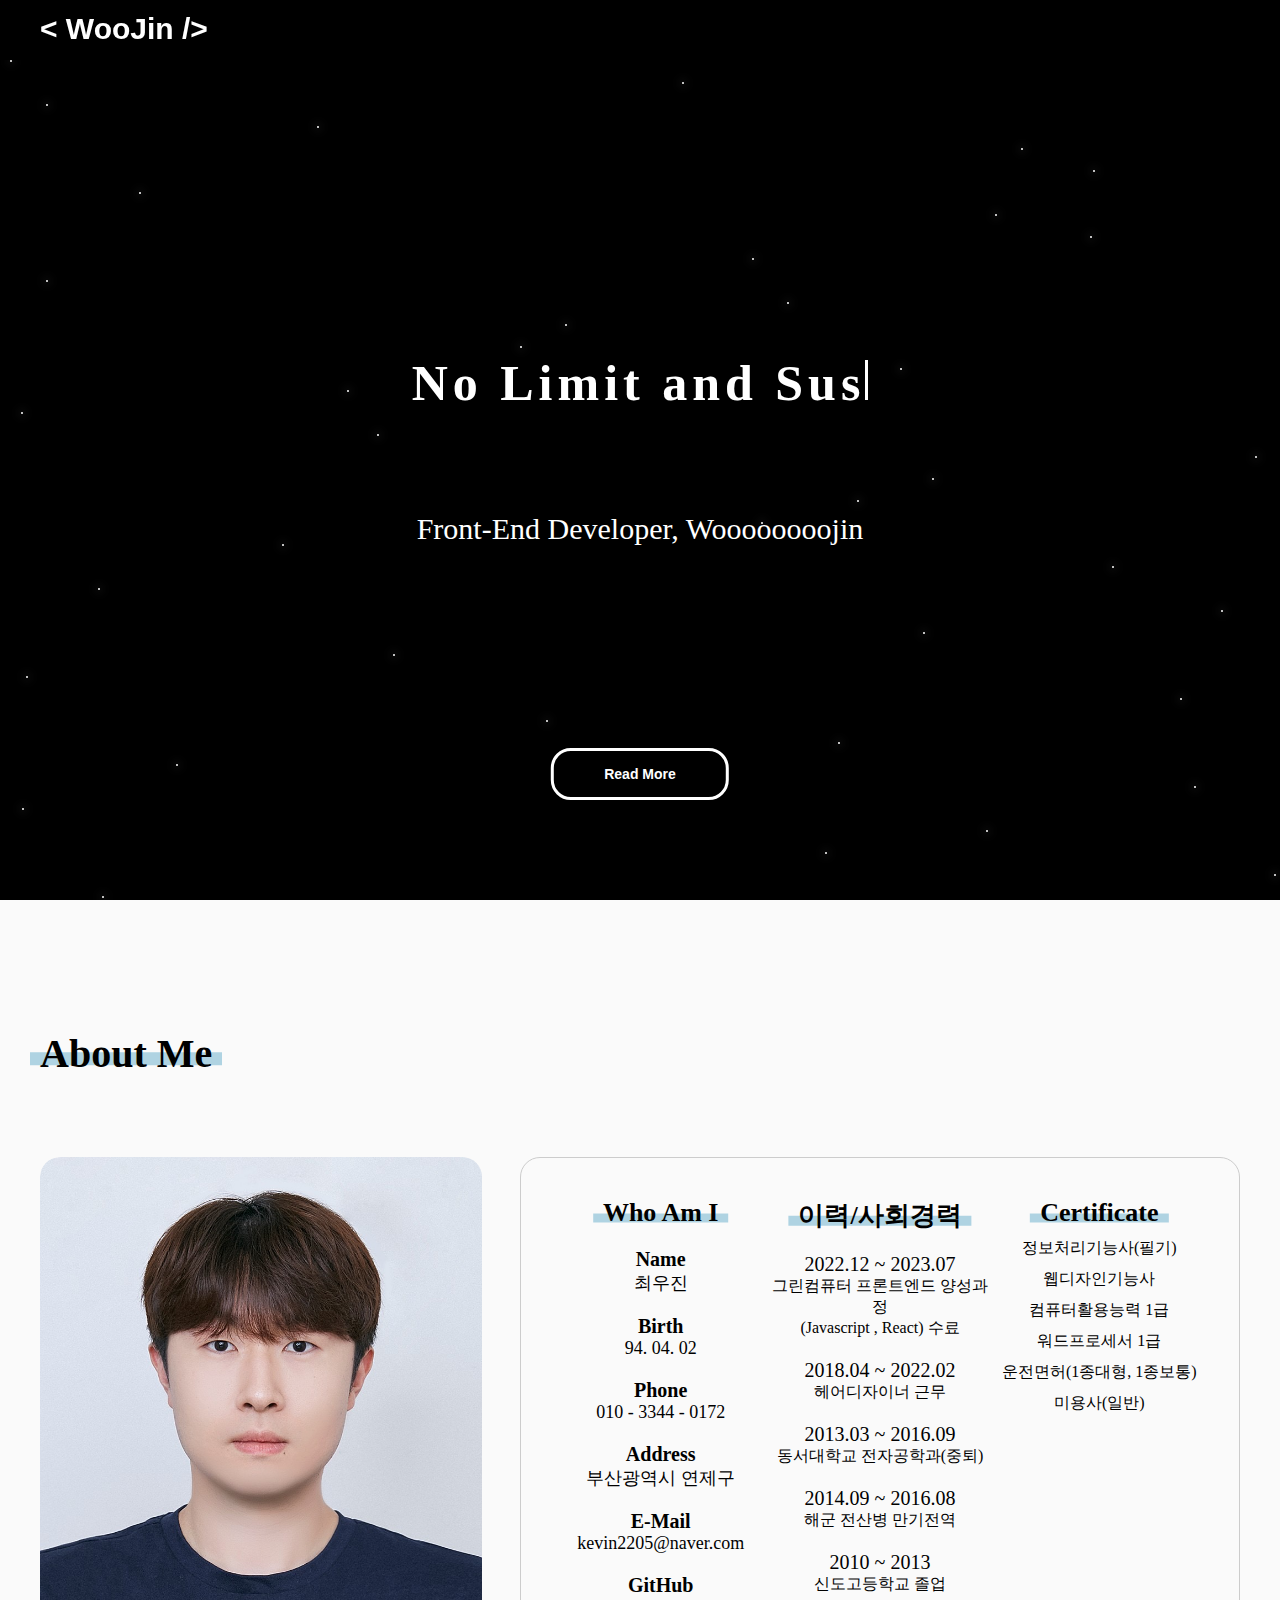
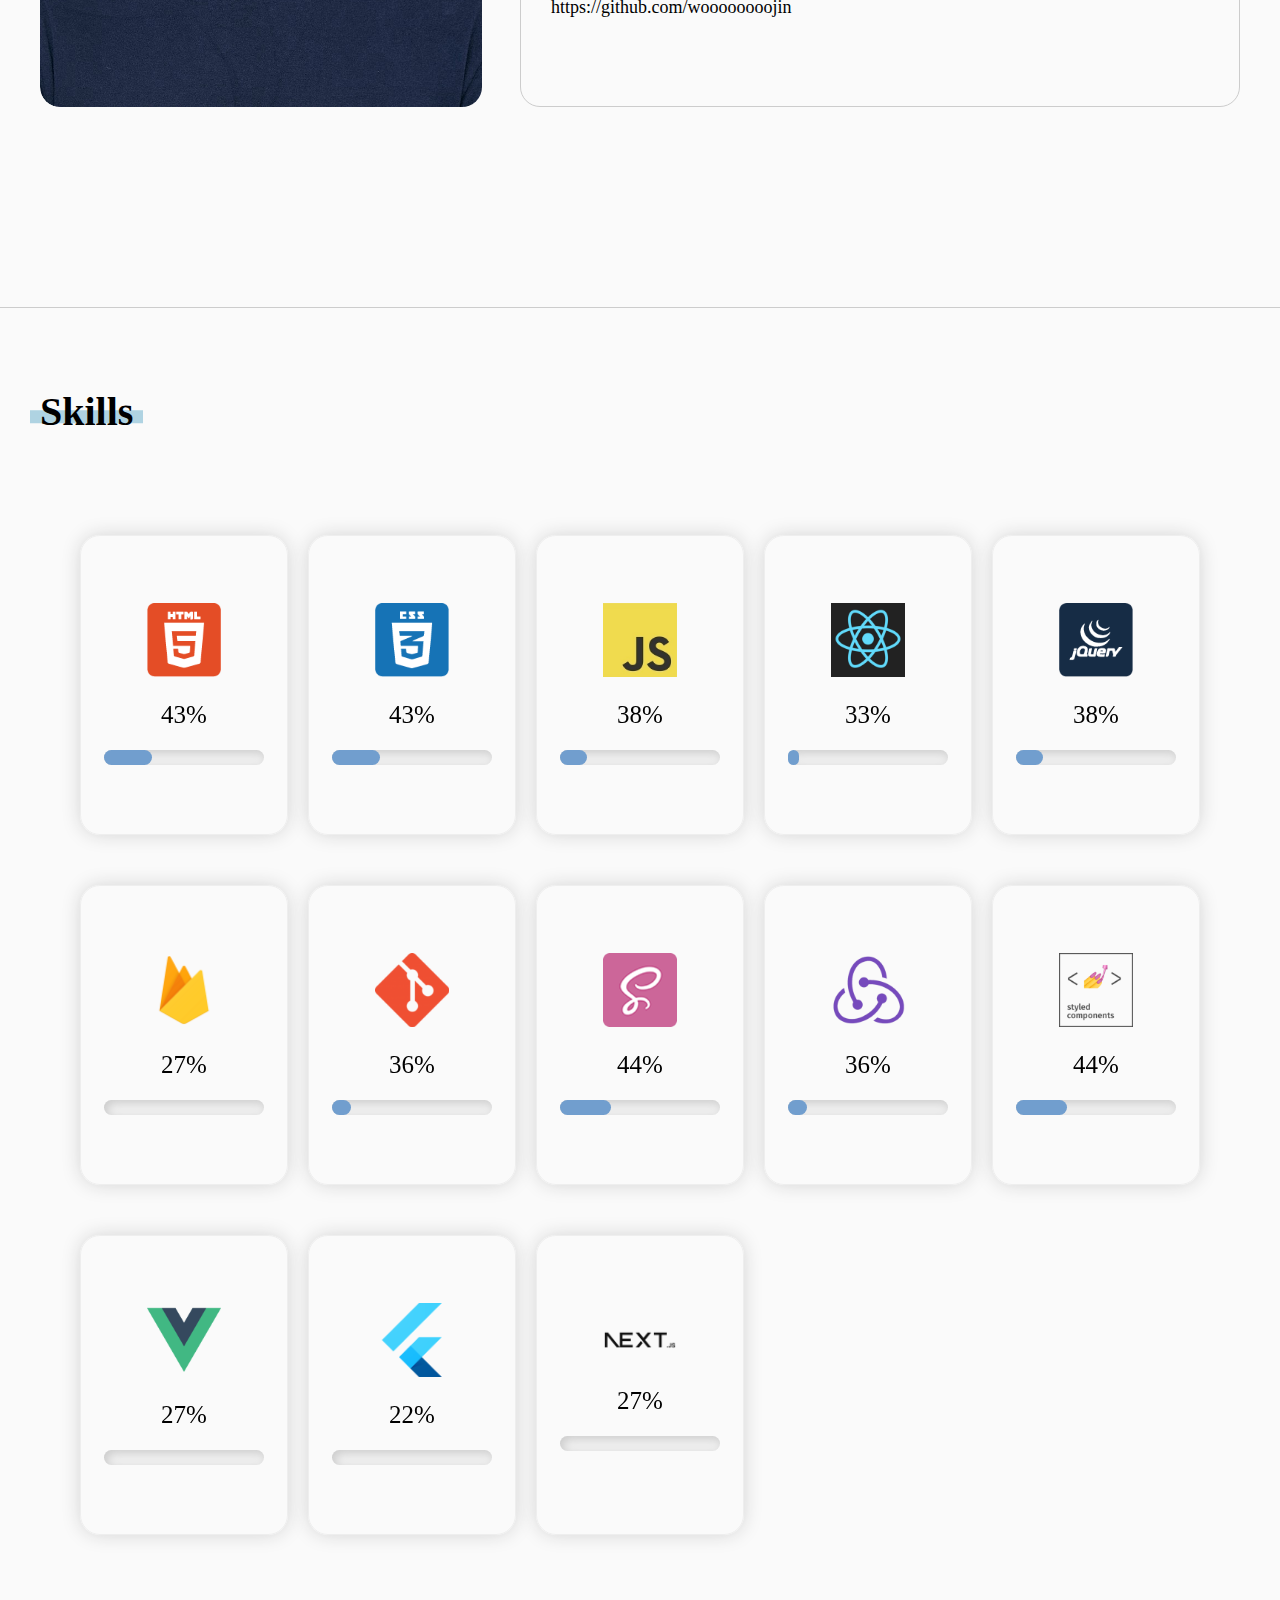
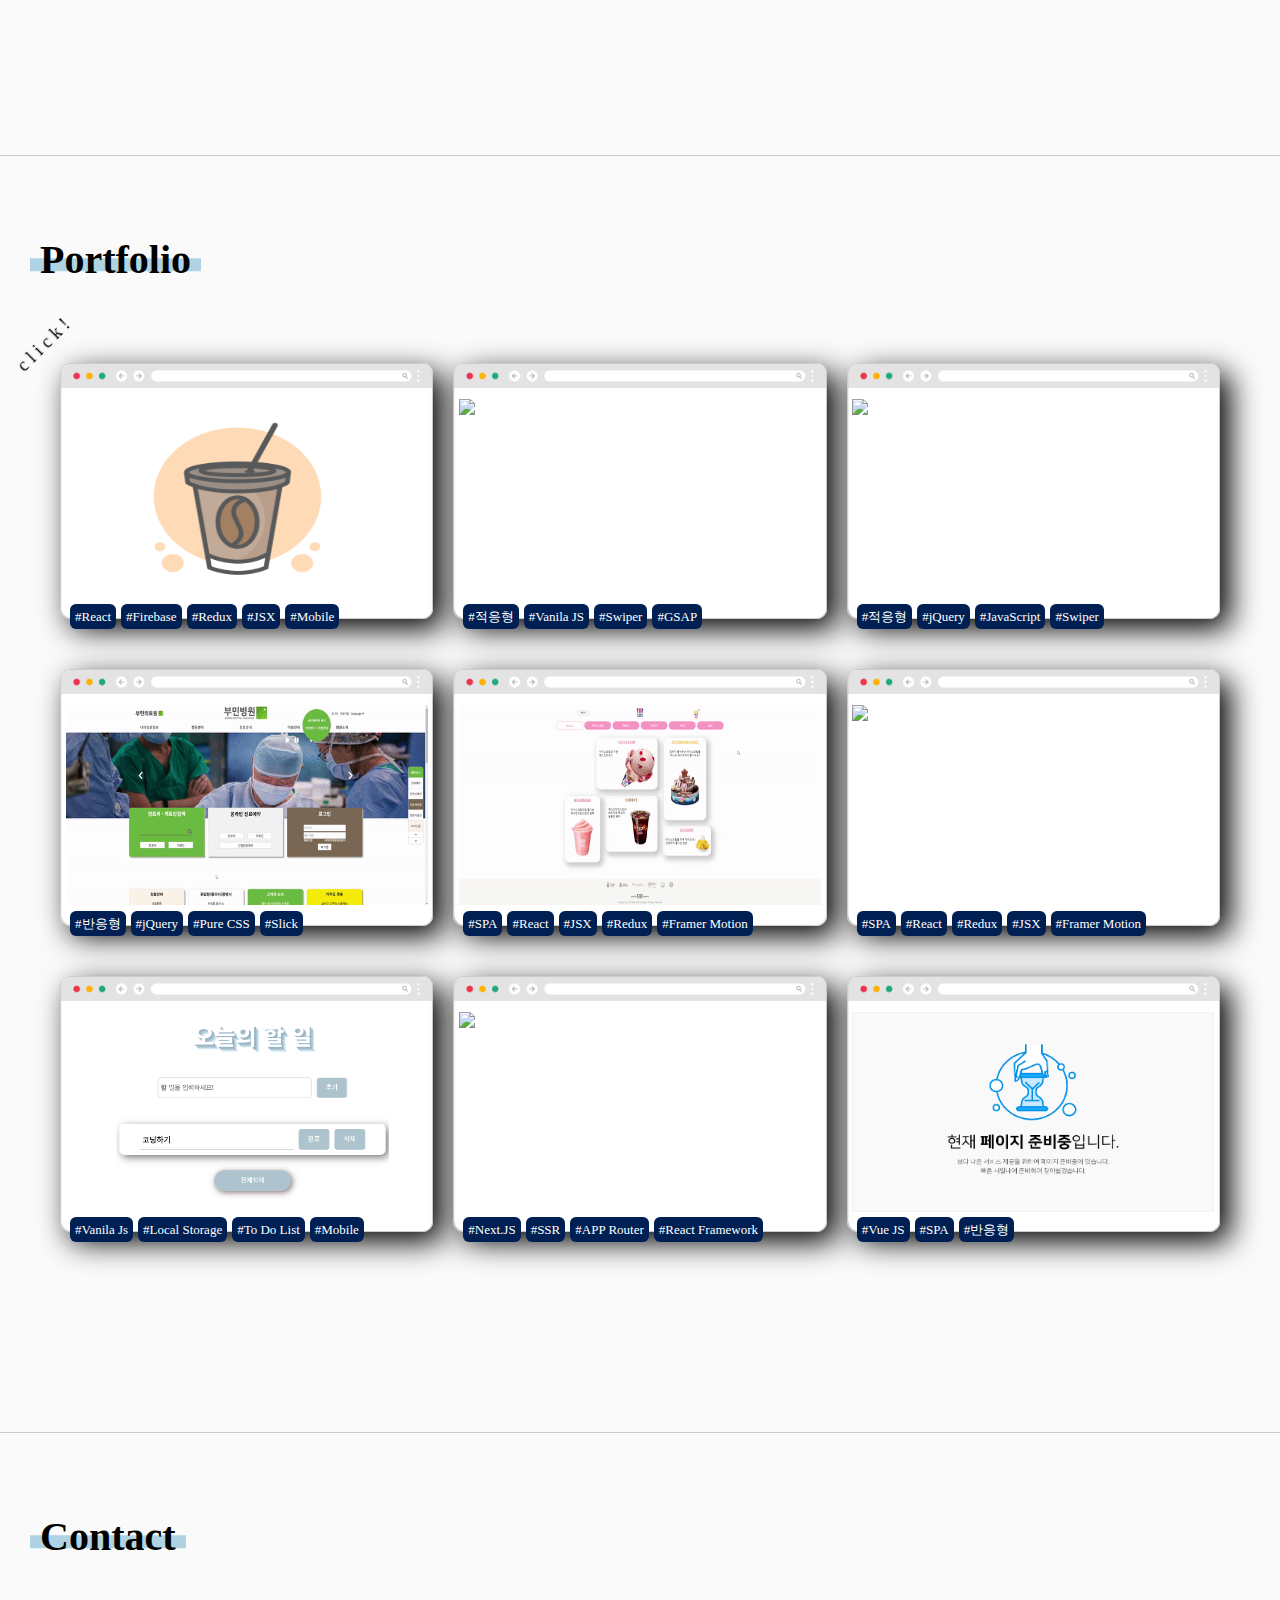
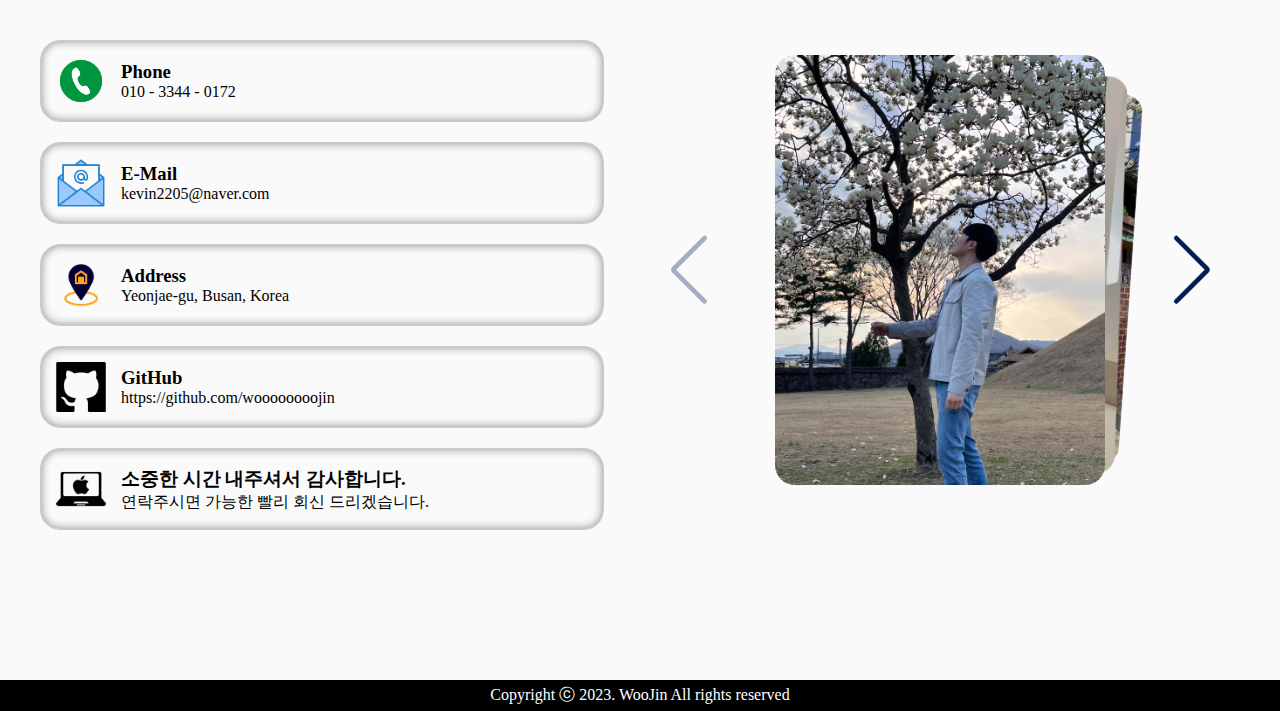
==== commit 3341c05b: "project" ====
--- a/index.html
+++ b/index.html
@@ -815,6 +815,71 @@
                 </div> -->
                 <!--box-->
 
+                <div class="portfolio_box">
+                    <a href="https://nextjs-movies-brown.vercel.app/" target="_blank">
+                        <div class="pbox_wrap">
+                            <div class="p_img">
+                                <img src="./img/contact_browser_bg.png" alt="img">
+                                <img class="maingif" src="./img/new_project/nextmovies.png" alt="img">
+                            </div>
+                            <!--pf img-->
+
+                            <div class="portfolio_tag">
+                                <ul>
+                                    <li>#Next.JS</li>
+                                    <li>#SSR</li>
+                                    <li>#APP Router</li>
+                                    <li>#React Framework</li>
+
+                                </ul>
+                            </div>
+                            <!--pf tag-->
+
+                            <div class="hover_box">
+                                <div class="hover_wrap">
+                                    <h4>Next Movies</h4>
+                                    <p>개인프로젝트</p>
+                                </div>
+                                <!--hover wrap-->
+                            </div>
+                            <!--hover box-->
+
+                        </div>
+                        <!--wrap -->
+                    </a>
+                </div>
+
+                <div class="portfolio_box">
+                    <a href="#!" target="_blank">
+                        <div class="pbox_wrap">
+                            <div class="p_img">
+                                <img src="./img/contact_browser_bg.png" alt="img">
+                                <img class="maingif" src="./img/page_ready.png" alt="img">
+                            </div>
+                            <!--pf img-->
+
+                            <div class="portfolio_tag">
+                                <ul>
+                                    <li>#Vue JS</li>
+                                    <li>#SPA</li>
+                                    <li>#반응형</li>
+                                </ul>
+                            </div>
+                            <!--pf tag-->
+
+                            <div class="hover_box">
+                                <div class="hover_wrap">
+                                    <h4>Vue Proj(반응형)</h4>
+                                    <p>개인프로젝트</p>
+                                </div>
+                                <!--hover wrap-->
+                            </div>
+                            <!--hover box-->
+
+                        </div>
+                        <!--wrap -->
+                    </a>
+                </div>
 
 
 
